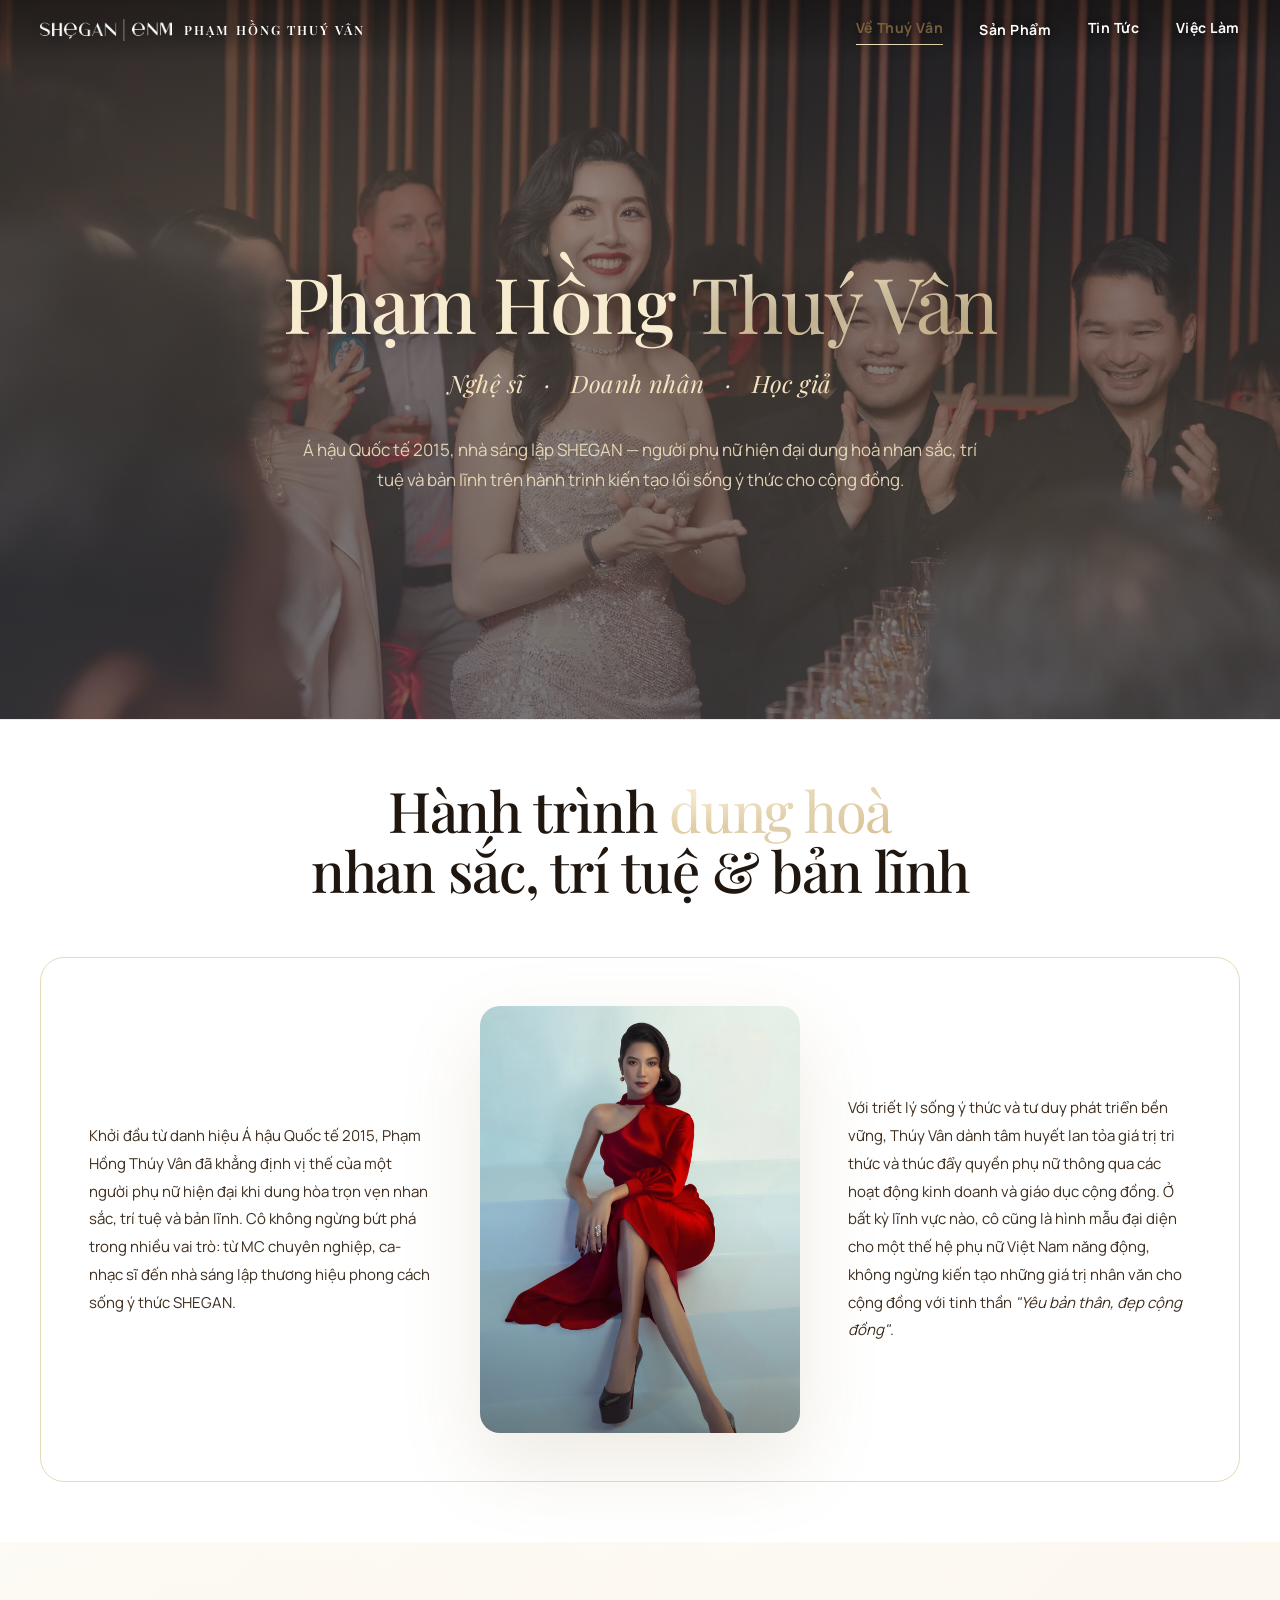
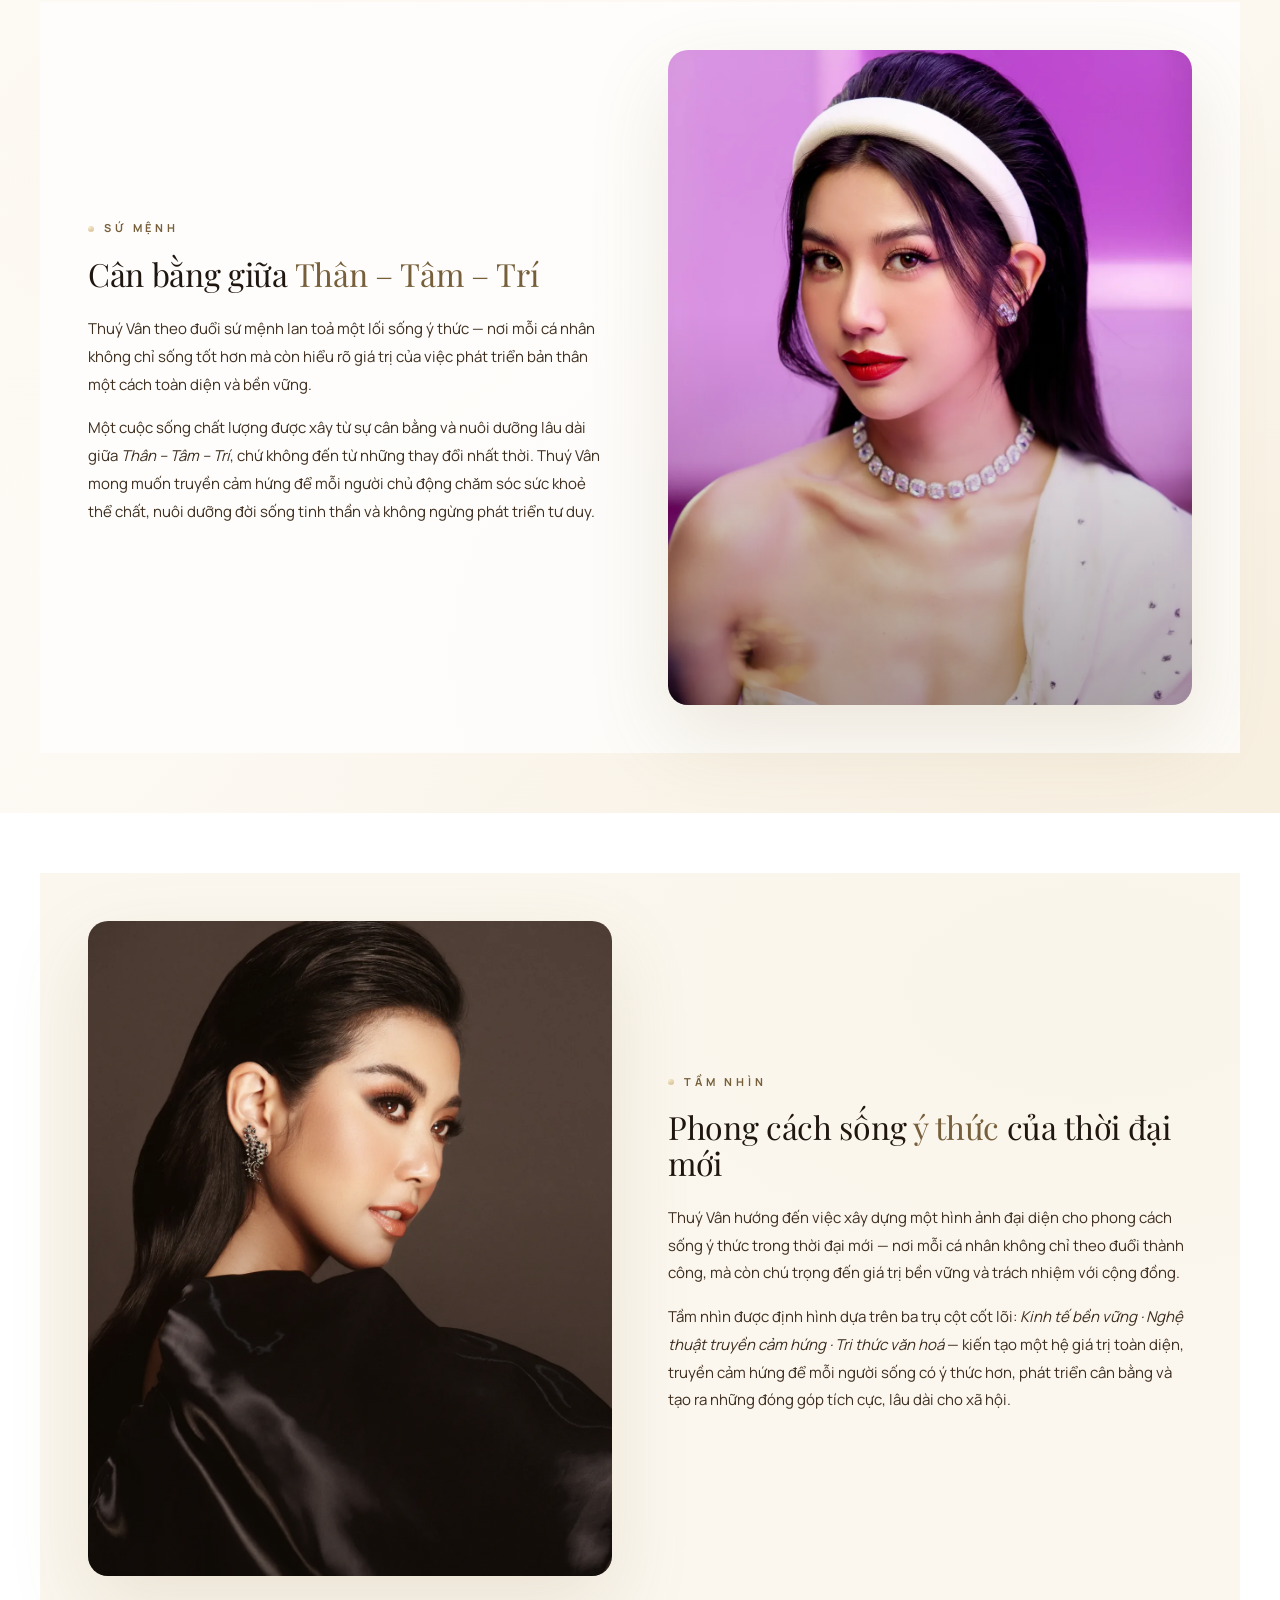
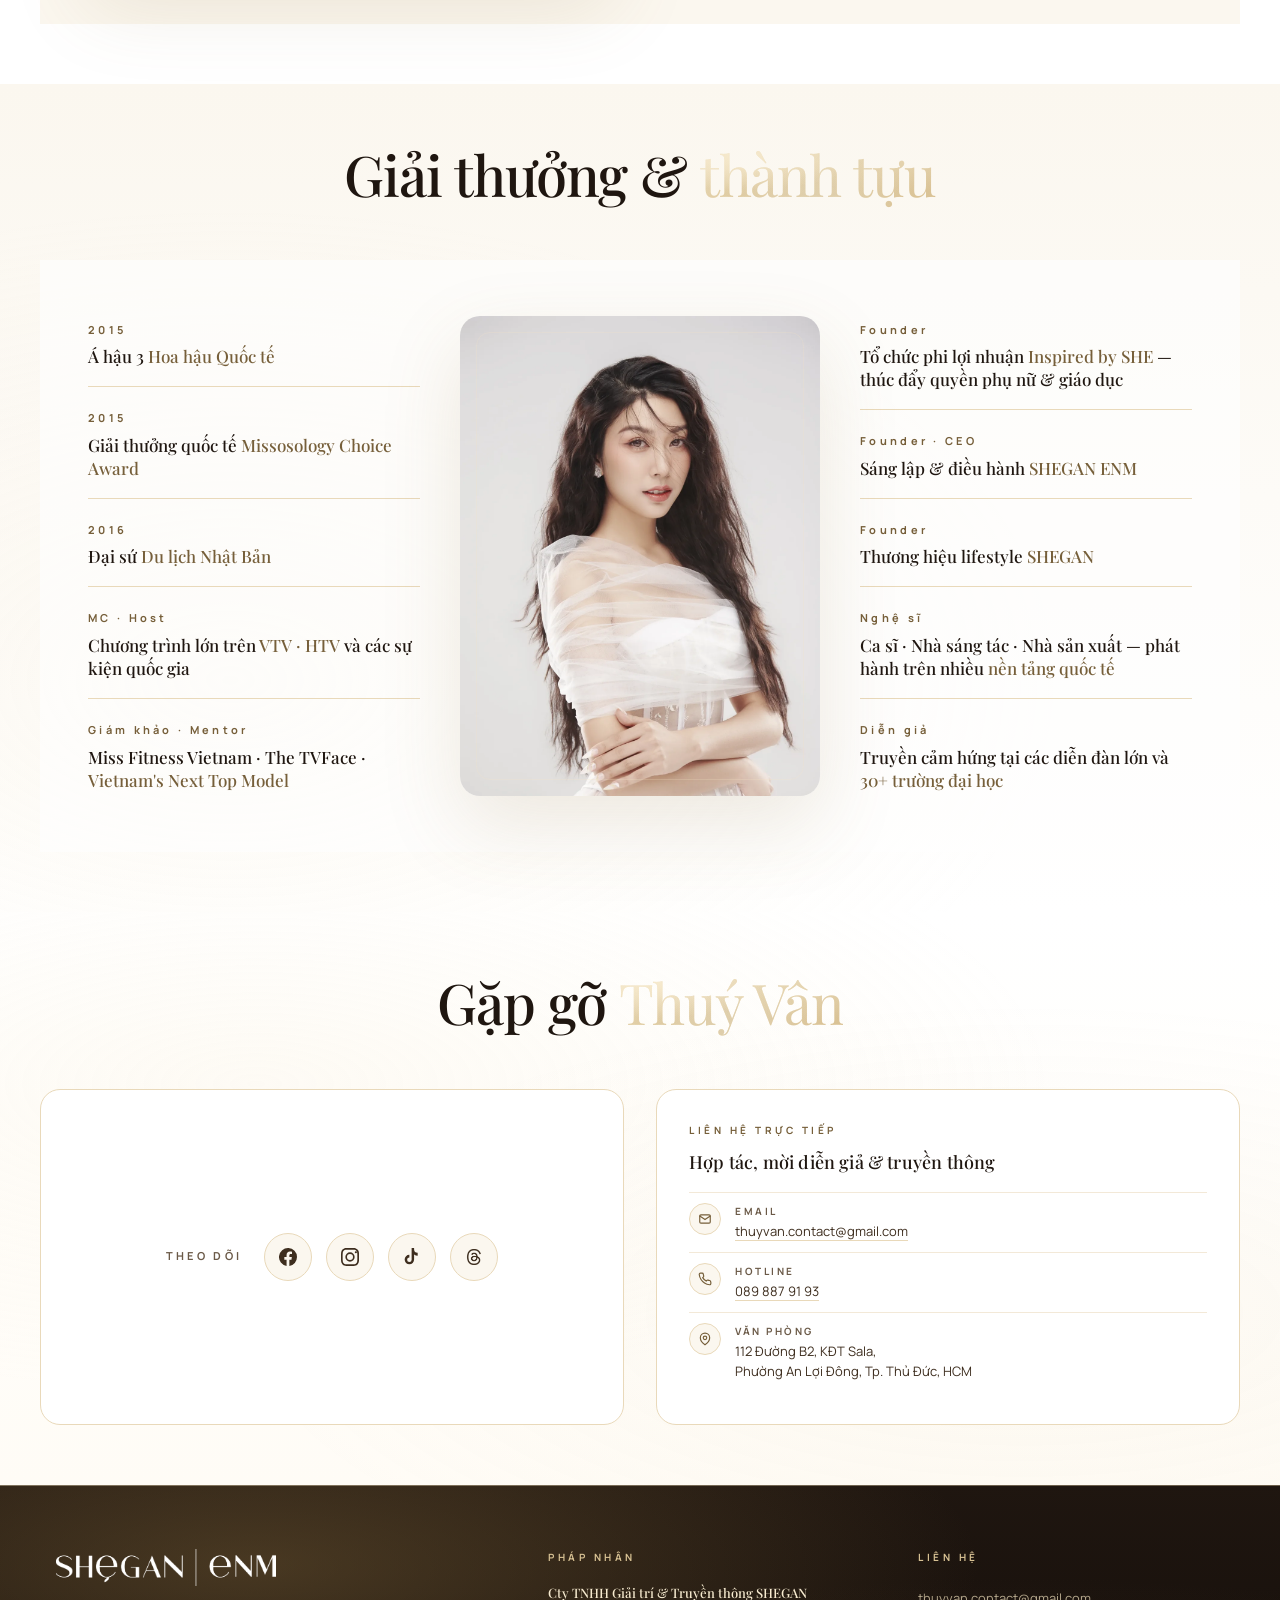
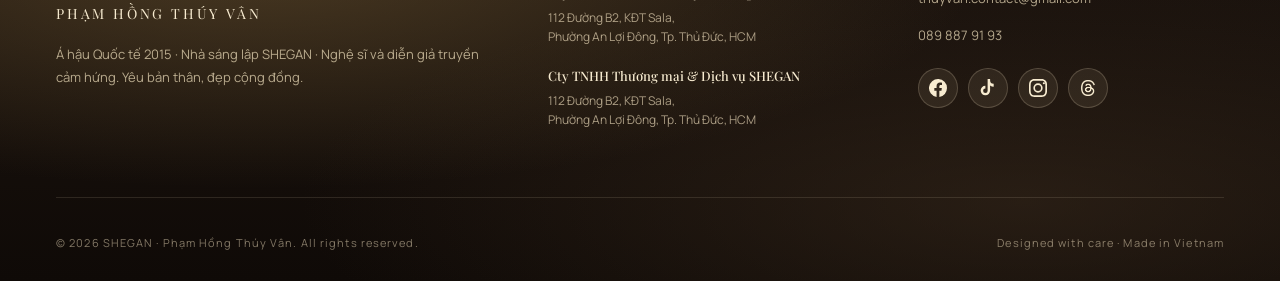
==== about.html @ 759d3b53 "Initial optimized static website" ====
<!DOCTYPE html>
<html lang="vi">
<head>
<meta charset="UTF-8">
<meta name="viewport" content="width=device-width, initial-scale=1.0">
<title>Về Thuý Vân — Phạm Hồng Thúy Vân</title>
<meta name="description" content="Về Thuý Vân — Á hậu Quốc tế 2015, nhà sáng lập SHEGAN, nghệ sĩ và diễn giả truyền cảm hứng. Sứ mệnh, tầm nhìn và giải thưởng.">
<link rel="preconnect" href="https://fonts.googleapis.com">
<link rel="preconnect" href="https://fonts.gstatic.com" crossorigin>
<link href="https://fonts.googleapis.com/css2?family=Playfair+Display:ital,wght@0,400;0,500;0,600;0,700;0,800;0,900;1,400;1,500;1,700&family=Manrope:wght@200;300;400;500;600;700;800&display=swap" rel="stylesheet">
<link rel="stylesheet" href="style.css">
<style>
  /* ============ HEADER — TRANSPARENT OVERLAY ON HERO ============ */
  body { padding-top: 0; }
  .site-header {
    position: relative;
    width: 100%;
    background: transparent;
    z-index: 1000;
  }
  .brand-name {
    font-family: var(--font-heading);
    font-size: clamp(12px, 1vw, 14px);
    font-weight: 600;
    letter-spacing: 0.16em;
    text-transform: uppercase;
    color: var(--porcelain);
    white-space: nowrap;
    transition: color 0.3s ease;
    text-shadow: 0 1px 10px rgba(15, 10, 7, 0.5);
  }
  .brand-logo {
    height: 22px; width: auto; display: block;
    filter: brightness(0) invert(1) drop-shadow(0 1px 6px rgba(15, 10, 7, 0.5));
    transition: filter 0.3s ease;
  }

  .header-nav {
    position: fixed; top: 0; left: 0; right: 0; z-index: 1000;
    background: linear-gradient(180deg, rgba(15, 10, 7, 0.38) 0%, rgba(15, 10, 7, 0.15) 65%, transparent 100%);
    backdrop-filter: none;
    -webkit-backdrop-filter: none;
    border-bottom: none;
    transition: background 0.35s ease, border-color 0.35s ease, box-shadow 0.35s ease;
    display: flex; align-items: center; justify-content: space-between;
    padding: 14px 40px;
    gap: 24px;
  }
  .header-nav.scrolled {
    background: rgba(253, 249, 242, 0.92);
    backdrop-filter: blur(20px) saturate(1.2);
    -webkit-backdrop-filter: blur(20px) saturate(1.2);
    border-bottom: 1px solid rgba(236, 217, 184, 0.5);
    box-shadow: 0 4px 20px rgba(139, 111, 63, 0.1);
  }
  .header-nav.scrolled .brand-name {
    color: var(--warm-brown);
    text-shadow: none;
  }
  .header-nav.scrolled .brand-logo {
    filter: none;
  }
  .header-nav.scrolled .header-menu a {
    color: var(--text-soft);
    text-shadow: none;
  }
  .header-nav.scrolled .header-icon-btn {
    color: var(--warm-brown);
    filter: none;
  }
  .header-nav.scrolled .header-icon-btn:hover {
    background: var(--mesh-gold-subtle);
    border-color: var(--border); color: var(--antique-gold);
  }
  .header-brand {
    display: flex; align-items: center; gap: 12px;
    text-decoration: none;
  }
  .header-right {
    display: flex; align-items: center; gap: 32px;
  }
  .header-menu {
    display: flex; gap: 36px; list-style: none;
    margin: 0; padding: 0;
  }
  .header-menu a {
    font-family: var(--font-body);
    font-size: 14px; font-weight: 700;
    color: var(--porcelain); text-decoration: none;
    letter-spacing: 0.04em;
    padding: 4px 0; position: relative;
    transition: color 0.3s ease;
    text-shadow: 0 1px 10px rgba(15, 10, 7, 0.5);
  }
  .header-menu a::after {
    content: ''; position: absolute;
    bottom: -4px; left: 0; right: 0;
    height: 1px; background: var(--mesh-gold);
    transform: scaleX(0); transform-origin: right;
    transition: transform 0.4s cubic-bezier(.4,0,.2,1);
  }
  .header-menu a:hover::after { transform: scaleX(1); transform-origin: left; }
  .header-menu a.active { color: var(--antique-gold); }
  .header-menu a.active::after { transform: scaleX(1); }
  .header-utils {
    display: flex; align-items: center; gap: 8px;
  }
  .header-icon-btn {
    width: 32px; height: 32px;
    display: inline-flex; align-items: center; justify-content: center;
    background: transparent; border: 1px solid transparent;
    border-radius: 50%; color: var(--porcelain);
    cursor: pointer; text-decoration: none;
    transition: all 0.3s ease;
    filter: drop-shadow(0 1px 6px rgba(15, 10, 7, 0.5));
  }
  .header-icon-btn:hover {
    background: rgba(253, 249, 242, 0.15);
    border-color: rgba(253, 249, 242, 0.3); color: var(--porcelain);
  }
  .header-icon-btn svg { width: 16px; height: 16px; }

  main { padding-top: 0; }

  /* ============ ABOUT PAGE LAYOUT ============ */
  .about-hero {
    position: relative;
    padding: 120px 40px 60px;
    text-align: center;
    background:
      linear-gradient(180deg, rgba(50,50,55,0.55) 0%, rgba(65,65,70,0.72) 100%),
      url('assets/beauty/macallan.webp') center 30% / cover no-repeat;
    border-bottom: 1px solid var(--border-soft);
    color: var(--pearl);
    overflow: hidden;
  }
  .about-hero::after {
    content: '';
    position: absolute; inset: 0;
    background:
      radial-gradient(at 20% 30%, rgba(201,168,118,0.18), transparent 55%),
      radial-gradient(at 80% 70%, rgba(139,111,63,0.18), transparent 55%);
    pointer-events: none;
  }
  .about-hero > * { position: relative; z-index: 1; }
  .about-hero .section-num { display: inline-block; }
  .about-hero h1 {
    font-family: var(--font-heading);
    font-size: clamp(48px, 6vw, 84px);
    line-height: 1.05;
    letter-spacing: -0.02em;
    color: var(--pearl);
    font-weight: 500;
    margin: 18px 0 20px;
    text-shadow: 0 2px 24px rgba(15,10,7,0.5);
  }
  .about-hero h1 em {
    font-style: normal; font-weight: 400;
    background: var(--mesh-gold);
    -webkit-background-clip: text; background-clip: text;
    color: transparent;
  }
  .about-hero-sub {
    font-family: var(--font-body);
    font-size: 17px; line-height: 1.75;
    color: rgba(244,228,193,0.88);
    max-width: 680px;
    margin: 0 auto;
  }

  .about-section {
    padding: 60px 40px;
    max-width: none;
    margin: 0;
    background: var(--white);
  }
  .about-section > * {
    max-width: 1320px;
    margin-left: auto;
    margin-right: auto;
  }
  .about-section-head {
    text-align: center;
    margin-bottom: 56px;
  }
  .about-section-head .section-num { display: inline-block; margin-bottom: 12px; }
  .about-section-head h2 {
    font-family: var(--font-heading);
    font-size: clamp(36px, 4.5vw, 56px);
    line-height: 1.08;
    letter-spacing: -0.02em;
    color: var(--text);
    font-weight: 500;
  }
  .about-section-head h2 em {
    font-style: normal; font-weight: 400;
    background: var(--mesh-gold);
    -webkit-background-clip: text; background-clip: text;
    color: transparent;
  }

  .footer-wrap {
    width: 100%;
    padding: 0;
  }
  .footer-wrap .site-footer {
    border-radius: 0;
  }
  .footer-top.footer-top-3col {
    grid-template-columns: 1.4fr 1fr 1fr;
    gap: 64px;
  }
  @media (max-width: 900px) {
    .footer-top.footer-top-3col {
      grid-template-columns: 1fr;
      gap: 32px;
    }
  }

  /* Bỏ tất cả eyebrow "VỀ THUÝ VÂN / CÂU CHUYỆN / GHI NHẬN / KẾT NỐI" */
  .about-hero-eyebrow { display: none !important; }

  /* About section rhythm — alternate white and soft ivory bands */
  #intro {
    background: var(--white);
  }
  #mission {
    background:
      radial-gradient(at 12% 20%, rgba(247, 235, 208, 0.24), transparent 54%),
      radial-gradient(at 86% 82%, rgba(215, 193, 147, 0.11), transparent 58%),
      linear-gradient(135deg, rgba(255, 255, 255, 0.88), rgba(250, 243, 231, 0.94)),
      var(--cream);
  }
  #vision {
    background: var(--white);
  }
  #awards {
    background:
      radial-gradient(at 18% 72%, rgba(247, 235, 208, 0.2), transparent 56%),
      linear-gradient(180deg, #FBF7EF 0%, #FFFFFF 100%);
  }

  /* Section Giải Thưởng — airy panel inside the ivory band */
  #awards .awards-wrap {
    border: none;
    border-radius: 0;
    background: rgba(255, 255, 255, 0.62);
  }

  /* Awards — restructure on mobile */
  @media (max-width: 900px) {
    #awards .awards-wrap {
      grid-template-columns: 1fr !important;
      padding: 28px 20px !important;
      gap: 24px;
    }
    #awards .awards-portrait { display: none; }
    #awards .award-col { gap: 14px; }
    #awards .award-item { padding-bottom: 12px; }
    #awards .award-year { font-size: 10px; letter-spacing: 0.22em; margin-bottom: 4px; }
    #awards .award-title { font-size: 15px; line-height: 1.4; }
  }

  /* Section Sứ Mệnh & Tầm Nhìn — panels sit differently on alternating bands */
  #mission .ti-split,
  #vision .ti-split {
    border: none;
    border-radius: 0;
  }
  #mission .ti-split {
    background: rgba(255, 255, 255, 0.74);
  }
  #vision .ti-split {
    background:
      radial-gradient(at 88% 16%, rgba(247, 235, 208, 0.16), transparent 48%),
      #FBF7EF;
  }
  #mission .ti-content h3,
  #vision .ti-content h3 {
    font-size: 32px;
  }

  /* ===== ABOUT HERO — enhanced ===== */
  .about-hero { padding: 160px 40px 140px; min-height: 80vh; display: flex; flex-direction: column; justify-content: center; }
  .about-hero-eyebrow {
    font-family: var(--font-body);
    font-size: 11px; font-weight: 700;
    letter-spacing: 0.45em; text-transform: uppercase;
    color: var(--champagne);
    display: inline-flex; align-items: center; gap: 14px;
    margin: 0 auto 20px;
  }
  .about-hero .about-hero-eyebrow { align-self: center; }
  .about-hero-eyebrow::before,
  .about-hero-eyebrow::after {
    content: ''; width: 40px; height: 1px;
    background: linear-gradient(90deg, transparent, var(--champagne));
  }
  .about-hero-eyebrow::after {
    background: linear-gradient(90deg, var(--champagne), transparent);
  }
  .about-hero-roles {
    font-family: var(--font-heading);
    font-style: italic;
    font-size: clamp(18px, 2vw, 24px);
    color: #F5E4C1;
    margin: 0 0 32px;
    letter-spacing: 0.02em;
  }
  .about-hero-roles span {
    display: inline-block;
    margin: 0 14px;
    color: #F5E4C1;
  }
  .about-hero-quote {
    margin-top: 48px;
    padding: 32px 40px;
    max-width: 720px;
    margin-left: auto; margin-right: auto;
    border-top: 1px solid rgba(244,228,193,0.25);
    border-bottom: 1px solid rgba(244,228,193,0.25);
    font-family: var(--font-heading);
    font-style: italic;
    font-size: clamp(22px, 2.4vw, 30px);
    line-height: 1.4;
    color: var(--pearl);
  }
  .about-hero-quote em {
    background: var(--mesh-gold);
    -webkit-background-clip: text; background-clip: text;
    color: transparent;
    font-weight: 500;
  }

  /* Eyebrow on light sections (non-hero) stays with antique-gold */
  .about-section-head .about-hero-eyebrow {
    color: var(--antique-gold);
  }

  /* ===== PHILOSOPHY — Mission + Vision 2-col ===== */
  .philosophy-grid {
    display: grid;
    grid-template-columns: 1fr 1fr;
    gap: 32px;
  }
  .philosophy-card {
    padding: 48px 40px;
    background: #FDF8F0;
    border-radius: 0;
    position: relative;
  }
  .philosophy-card .ti-eyebrow { margin-bottom: 20px; }
  .philosophy-card h3 {
    font-family: var(--font-heading);
    font-size: clamp(26px, 2.6vw, 34px);
    line-height: 1.15;
    font-weight: 500;
    color: var(--text);
    margin-bottom: 20px;
    letter-spacing: -0.01em;
  }
  .philosophy-card h3 em {
    font-style: italic;
    background: var(--mesh-gold);
    -webkit-background-clip: text; background-clip: text;
    color: transparent;
  }
  .philosophy-card p {
    font-family: var(--font-body);
    font-size: 15px;
    line-height: 1.85;
    color: var(--text-soft);
  }
  .philosophy-pillars {
    margin-top: 56px;
    display: grid;
    grid-template-columns: repeat(3, 1fr);
    gap: 24px;
    padding: 40px 32px;
    border-top: 1px solid var(--border);
    border-bottom: 1px solid var(--border);
  }
  .philosophy-pillar {
    text-align: center;
  }
  .philosophy-pillar .pillar-num {
    font-family: var(--font-heading);
    font-style: italic;
    font-size: 32px;
    background: var(--mesh-gold);
    -webkit-background-clip: text; background-clip: text;
    color: transparent;
    margin-bottom: 10px;
    display: block;
  }
  .philosophy-pillar .pillar-title {
    font-family: var(--font-heading);
    font-size: 20px;
    font-weight: 500;
    color: var(--warm-brown);
    margin-bottom: 6px;
  }
  .philosophy-pillar .pillar-desc {
    font-family: var(--font-body);
    font-size: 13px;
    line-height: 1.6;
    color: var(--text-muted);
  }

  /* ===== CONNECT section ===== */
  #connect {
    background:
      radial-gradient(at 20% 30%, rgba(247,235,208,0.18), transparent 55%),
      radial-gradient(at 80% 70%, rgba(215,194,154,0.08), transparent 55%),
      linear-gradient(180deg, #FFFFFF 0%, #FFFCF6 100%);
  }
  #connect .about-section {
    padding-top: 60px; padding-bottom: 60px;
    background: transparent;
  }
  #connect .social-cluster {
    justify-content: center;
  }
  .connect-grid {
    display: grid;
    grid-template-columns: 1fr 1fr;
    gap: 32px;
  }

  @media (max-width: 900px) {
    .about-hero {
      padding: 86px 20px 56px;
      min-height: 80vh;
      min-height: 80svh;
    }
    .philosophy-grid { grid-template-columns: 1fr; gap: 16px; }
    .philosophy-pillars { grid-template-columns: 1fr; gap: 28px; padding: 32px 20px; }
    .philosophy-card { padding: 32px 24px; }
    .connect-grid { grid-template-columns: 1fr; }
  }

  @media (max-width: 900px) {
    .brand-name { font-size: 12px; letter-spacing: 0.12em; }
    .brand-logo { height: 20px; }
    .header-nav {
      padding: 10px 20px; gap: 12px;
      flex-wrap: wrap;
    }
    .header-right { gap: 16px; }
    .header-menu { gap: 16px; flex-wrap: wrap; }
    .header-menu a { font-size: 13px; font-weight: 700; }
    .about-hero {
      padding: 86px 20px 56px;
      min-height: 80vh;
      min-height: 80svh;
    }
    .about-section { padding: 36px 20px; }
    #connect .about-section { padding-top: 36px; padding-bottom: 36px; }

    /* Social cluster — fit all 4 icons on 1 row */
    #connect .social-cluster { padding: 18px; gap: 10px; flex-wrap: nowrap; justify-content: space-between; }
    #connect .social-cluster .social-btn { width: 40px; height: 40px; flex-shrink: 0; }
    #connect .social-cluster-label { margin-right: 0; font-size: 10px; letter-spacing: 0.22em; }
  }
</style>
</head>
<body>

<!-- ============ HEADER — single row: logo+name left, menu+utils right ============ -->
<header class="site-header">
  <nav class="header-nav" id="siteHeader">
    <a href="index.html" class="header-brand">
      <img src="assets/logo-enm.webp" alt="SHEGAN ENM" class="brand-logo">
      <span class="brand-name">Phạm Hồng Thuý Vân</span>
    </a>
    <div class="header-right">
      <ul class="header-menu">
        <li><a href="about.html" class="active">Về Thuý Vân</a></li>
        <li class="has-dropdown">
          <a href="music.html">Sản Phẩm
            <svg class="dropdown-caret" viewBox="0 0 12 8" fill="currentColor" aria-hidden="true"><path d="M6 8 0 0h12z"/></svg>
          </a>
          <ul class="header-dropdown">
            <li><a href="music.html">Âm Nhạc</a></li>
            <li><a href="shegan.html">SHeGAN</a></li>
            <li><a href="elearning.html">E-Learning</a></li>
          </ul>
        </li>
        <li><a href="news.html">Tin Tức</a></li>
        <li><a href="careers.html">Việc Làm</a></li>
      </ul>
    </div>
      <button class="header-hamburger" type="button" aria-label="Mở menu">
        <svg class="icon-open" viewBox="0 0 24 24" fill="none" stroke="currentColor" stroke-width="2.5" stroke-linecap="round"><path d="M4 7h16M4 12h16M4 17h16"/></svg>
        <svg class="icon-close" viewBox="0 0 24 24" fill="none" stroke="currentColor" stroke-width="2.5" stroke-linecap="round"><path d="M6 6l12 12M6 18L18 6"/></svg>
      </button>
  </nav>
</header>

<main>

  <!-- ============ 1. HERO ============ -->
  <section class="about-hero" id="hero">
    <div class="about-hero-eyebrow">Về Thuý Vân</div>
    <h1>Phạm Hồng <em>Thuý Vân</em></h1>
    <p class="about-hero-roles">Nghệ sĩ <span>·</span> Doanh nhân <span>·</span> Học giả</p>
    <p class="about-hero-sub">
      Á hậu Quốc tế 2015, nhà sáng lập SHEGAN — người phụ nữ hiện đại dung hoà nhan sắc, trí tuệ và bản lĩnh trên hành trình kiến tạo lối sống ý thức cho cộng đồng.
    </p>
  </section>

  <!-- ============ 2. CÂU CHUYỆN (Bio Split 3-col) ============ -->
  <section class="about-section" id="intro">
    <div class="about-section-head">
      <div class="about-hero-eyebrow">Câu Chuyện</div>
      <h2>Hành trình <em>dung hoà</em><br>nhan sắc, trí tuệ &amp; bản lĩnh</h2>
    </div>
    <div class="bio-split">
      <div class="bio-side">
        <p>
          Khởi đầu từ danh hiệu Á hậu Quốc tế 2015, Phạm Hồng Thúy Vân đã khẳng định vị thế của một người phụ nữ hiện đại khi dung hòa trọn vẹn nhan sắc, trí tuệ và bản lĩnh. Cô không ngừng bứt phá trong nhiều vai trò: từ MC chuyên nghiệp, ca-nhạc sĩ đến nhà sáng lập thương hiệu phong cách sống ý thức SHEGAN.
        </p>
      </div>
      <div class="bio-portrait has-photo" style="background: url('assets/beauty/tangtang-01.webp') center top / cover;">
        <span>Phạm Hồng<br>Thúy Vân</span>
      </div>
      <div class="bio-side">
        <p>
          Với triết lý sống ý thức và tư duy phát triển bền vững, Thúy Vân dành tâm huyết lan tỏa giá trị tri thức và thúc đẩy quyền phụ nữ thông qua các hoạt động kinh doanh và giáo dục cộng đồng. Ở bất kỳ lĩnh vực nào, cô cũng là hình mẫu đại diện cho một thế hệ phụ nữ Việt Nam năng động, không ngừng kiến tạo những giá trị nhân văn cho cộng đồng với tinh thần <em>"Yêu bản thân, đẹp cộng đồng"</em>.
        </p>
      </div>
    </div>
  </section>

  <!-- ============ 3. SỨ MỆNH ============ -->
  <section class="about-section" id="mission">
    <div class="ti-split">
      <div class="ti-content">
        <div class="ti-eyebrow"><span class="ti-dot"></span> Sứ Mệnh</div>
        <h3>Cân bằng giữa <em>Thân&nbsp;–&nbsp;Tâm&nbsp;–&nbsp;Trí</em></h3>
        <p>
          Thuý Vân theo đuổi sứ mệnh lan toả một lối sống ý thức — nơi mỗi cá nhân không chỉ sống tốt hơn mà còn hiểu rõ giá trị của việc phát triển bản thân một cách toàn diện và bền vững.
        </p>
        <p>
          Một cuộc sống chất lượng được xây từ sự cân bằng và nuôi dưỡng lâu dài giữa <em>Thân – Tâm – Trí</em>, chứ không đến từ những thay đổi nhất thời. Thuý Vân mong muốn truyền cảm hứng để mỗi người chủ động chăm sóc sức khoẻ thể chất, nuôi dưỡng đời sống tinh thần và không ngừng phát triển tư duy.
        </p>
      </div>
      <div class="ti-image has-photo" style="background: url('assets/beauty/canon-eos.webp') center top / cover;">
        <div class="ti-image-caption">"Sống có ý thức, cân bằng và bền vững"</div>
      </div>
    </div>
  </section>

  <!-- ============ 4. TẦM NHÌN ============ -->
  <section class="about-section" id="vision">
    <div class="ti-split reverse">
      <div class="ti-content">
        <div class="ti-eyebrow"><span class="ti-dot"></span> Tầm Nhìn</div>
        <h3>Phong cách sống <em>ý thức</em> của thời đại mới</h3>
        <p>
          Thuý Vân hướng đến việc xây dựng một hình ảnh đại diện cho phong cách sống ý thức trong thời đại mới — nơi mỗi cá nhân không chỉ theo đuổi thành công, mà còn chú trọng đến giá trị bền vững và trách nhiệm với cộng đồng.
        </p>
        <p>
          Tầm nhìn được định hình dựa trên ba trụ cột cốt lõi: <em>Kinh tế bền vững · Nghệ thuật truyền cảm hứng · Tri thức văn hoá</em> — kiến tạo một hệ giá trị toàn diện, truyền cảm hứng để mỗi người sống có ý thức hơn, phát triển cân bằng và tạo ra những đóng góp tích cực, lâu dài cho xã hội.
        </p>
      </div>
      <div class="ti-image v2 has-photo" style="background: url('assets/beauty/dsj-5691.webp') center top / cover;">
        <div class="ti-image-caption">"Kinh tế – Nghệ thuật – Tri thức"</div>
      </div>
    </div>
  </section>

  <!-- ============ 5. GIẢI THƯỞNG & THÀNH TỰU ============ -->
  <section class="about-section" id="awards">
    <div class="about-section-head">
      <div class="about-hero-eyebrow">Ghi Nhận</div>
      <h2>Giải thưởng &amp; <em>thành tựu</em></h2>
    </div>

    <div class="awards-wrap">
      <div class="award-col">
        <div class="award-item">
          <div class="award-year">2015</div>
          <div class="award-title">Á hậu 3 <em>Hoa hậu Quốc tế</em></div>
        </div>
        <div class="award-item">
          <div class="award-year">2015</div>
          <div class="award-title">Giải thưởng quốc tế <em>Missosology Choice Award</em></div>
        </div>
        <div class="award-item">
          <div class="award-year">2016</div>
          <div class="award-title">Đại sứ <em>Du lịch Nhật Bản</em></div>
        </div>
        <div class="award-item">
          <div class="award-year">MC · Host</div>
          <div class="award-title">Chương trình lớn trên <em>VTV · HTV</em> và các sự kiện quốc gia</div>
        </div>
        <div class="award-item">
          <div class="award-year">Giám khảo · Mentor</div>
          <div class="award-title">Miss Fitness Vietnam · The TVFace · <em>Vietnam's Next Top Model</em></div>
        </div>
      </div>

      <div class="awards-portrait has-photo" style="background: url('assets/beauty/tv961.webp') center top / cover;">
        <span><em>Giải thưởng<br>&amp; thành tựu</em></span>
      </div>

      <div class="award-col">
        <div class="award-item">
          <div class="award-year">Founder</div>
          <div class="award-title">Tổ chức phi lợi nhuận <em>Inspired by SHE</em> — thúc đẩy quyền phụ nữ &amp; giáo dục</div>
        </div>
        <div class="award-item">
          <div class="award-year">Founder · CEO</div>
          <div class="award-title">Sáng lập &amp; điều hành <em>SHEGAN ENM</em></div>
        </div>
        <div class="award-item">
          <div class="award-year">Founder</div>
          <div class="award-title">Thương hiệu lifestyle <em>SHEGAN</em></div>
        </div>
        <div class="award-item">
          <div class="award-year">Nghệ sĩ</div>
          <div class="award-title">Ca sĩ · Nhà sáng tác · Nhà sản xuất — phát hành trên nhiều <em>nền tảng quốc tế</em></div>
        </div>
        <div class="award-item">
          <div class="award-year">Diễn giả</div>
          <div class="award-title">Truyền cảm hứng tại các diễn đàn lớn và <em>30+ trường đại học</em></div>
        </div>
      </div>
    </div>
  </section>

  <!-- ============ 6. KẾT NỐI ============ -->
  <section id="connect">
    <div class="about-section">
      <div class="about-section-head">
        <div class="about-hero-eyebrow">Kết Nối</div>
        <h2>Gặp gỡ <em>Thuý Vân</em></h2>
      </div>

      <div class="connect-grid">
        <div class="social-cluster">
          <span class="social-cluster-label">Theo dõi</span>
          <a href="https://www.facebook.com/phamhongthuyvan" target="_blank" rel="noopener" class="social-btn" aria-label="Facebook">
            <svg viewBox="0 0 24 24" fill="currentColor"><path d="M24 12a12 12 0 1 0-13.9 11.9v-8.4H7.1V12h3v-2.6c0-3 1.8-4.6 4.5-4.6 1.3 0 2.7.2 2.7.2v2.9h-1.5c-1.5 0-2 .9-2 1.9V12h3.3l-.5 3.5h-2.8v8.4A12 12 0 0 0 24 12z"/></svg>
          </a>
          <a href="https://www.instagram.com/phamhongthuyvan/" target="_blank" rel="noopener" class="social-btn" aria-label="Instagram">
            <svg viewBox="0 0 24 24" fill="currentColor"><path d="M12 2.2c3.2 0 3.6 0 4.8.1 1.2.1 1.8.2 2.2.4.6.2 1 .5 1.4.9.4.4.7.9.9 1.4.2.4.4 1.1.4 2.2.1 1.2.1 1.6.1 4.8s0 3.6-.1 4.8c-.1 1.2-.2 1.8-.4 2.2-.2.6-.5 1-.9 1.4-.4.4-.9.7-1.4.9-.4.2-1.1.4-2.2.4-1.2.1-1.6.1-4.8.1s-3.6 0-4.8-.1c-1.2-.1-1.8-.2-2.2-.4-.6-.2-1-.5-1.4-.9-.4-.4-.7-.9-.9-1.4-.2-.4-.4-1.1-.4-2.2-.1-1.2-.1-1.6-.1-4.8s0-3.6.1-4.8c.1-1.2.2-1.8.4-2.2.2-.6.5-1 .9-1.4.4-.4.9-.7 1.4-.9.4-.2 1.1-.4 2.2-.4 1.2-.1 1.6-.1 4.8-.1M12 0C8.7 0 8.3 0 7.1.1 5.8.1 5 .3 4.2.6c-.8.3-1.5.7-2.2 1.4C1.3 2.7.9 3.4.6 4.2.3 5 .1 5.8.1 7.1 0 8.3 0 8.7 0 12s0 3.7.1 4.9c.1 1.3.3 2.1.6 2.9.3.8.7 1.5 1.4 2.2.7.7 1.4 1.1 2.2 1.4.8.3 1.6.5 2.9.6C8.3 24 8.7 24 12 24s3.7 0 4.9-.1c1.3-.1 2.1-.3 2.9-.6.8-.3 1.5-.7 2.2-1.4.7-.7 1.1-1.4 1.4-2.2.3-.8.5-1.6.6-2.9.1-1.3.1-1.7.1-4.9s0-3.7-.1-4.9c-.1-1.3-.3-2.1-.6-2.9-.3-.8-.7-1.5-1.4-2.2C21.3 1.3 20.6.9 19.8.6 19 .3 18.2.1 16.9.1 15.7 0 15.3 0 12 0zm0 5.8a6.2 6.2 0 1 0 0 12.4 6.2 6.2 0 0 0 0-12.4zm0 10.2a4 4 0 1 1 0-8 4 4 0 0 1 0 8zM19.8 4.2a1.4 1.4 0 1 0 0 2.9 1.4 1.4 0 0 0 0-2.9z"/></svg>
          </a>
          <a href="https://www.tiktok.com/@phamhong.thuyvan" target="_blank" rel="noopener" class="social-btn" aria-label="TikTok">
            <svg viewBox="0 0 24 24" fill="currentColor"><path d="M19.6 6.3a4.8 4.8 0 0 1-4.8-4.8V0h-3.3v15.5a3 3 0 1 1-3-3v-3.4a6.3 6.3 0 1 0 6.3 6.3V8.8a8 8 0 0 0 4.8 1.6V7.1c-.2-.2-.4-.5 0-.8z"/></svg>
          </a>
          <a href="https://www.threads.com/@phamhongthuyvan" target="_blank" rel="noopener" class="social-btn" aria-label="Threads">
            <span class="social-img" aria-hidden="true"></span>
          </a>
        </div>

        <div class="contact-block">
          <div class="contact-block-eyebrow">Liên hệ trực tiếp</div>
          <h4>Hợp tác, mời diễn giả &amp; truyền thông</h4>
          <div class="contact-line">
            <span class="contact-icon">
              <svg viewBox="0 0 24 24" fill="none" stroke="currentColor" stroke-width="2" stroke-linecap="round" stroke-linejoin="round"><rect x="3" y="5" width="18" height="14" rx="2"/><path d="m3 7 9 6 9-6"/></svg>
            </span>
            <div>
              <span class="contact-label">Email</span>
              <a href="mailto:thuyvan.contact@gmail.com">thuyvan.contact@gmail.com</a>
            </div>
          </div>
          <div class="contact-line">
            <span class="contact-icon">
              <svg viewBox="0 0 24 24" fill="none" stroke="currentColor" stroke-width="2" stroke-linecap="round" stroke-linejoin="round"><path d="M22 16.9v3a2 2 0 0 1-2.2 2 19.8 19.8 0 0 1-8.6-3.1 19.5 19.5 0 0 1-6-6A19.8 19.8 0 0 1 2.1 4.2 2 2 0 0 1 4.1 2h3a2 2 0 0 1 2 1.7c.1.9.3 1.8.6 2.7a2 2 0 0 1-.5 2.1L8 9.6a16 16 0 0 0 6 6l1.1-1.1a2 2 0 0 1 2.1-.5c.9.3 1.8.5 2.7.6a2 2 0 0 1 1.7 2Z"/></svg>
            </span>
            <div>
              <span class="contact-label">Hotline</span>
              <a href="tel:0898879193">089 887 91 93</a>
            </div>
          </div>
          <div class="contact-line">
            <span class="contact-icon">
              <svg viewBox="0 0 24 24" fill="none" stroke="currentColor" stroke-width="2" stroke-linecap="round" stroke-linejoin="round"><path d="M20 10c0 7-8 12-8 12s-8-5-8-12a8 8 0 0 1 16 0Z"/><circle cx="12" cy="10" r="3"/></svg>
            </span>
            <div>
              <span class="contact-label">Văn phòng</span>
              112 Đường B2, KĐT Sala,<br>Phường An Lợi Đông, Tp. Thủ Đức, HCM
            </div>
          </div>
        </div>
      </div>
    </div>
  </section>

</main>

<!-- ============ FOOTER ============ -->
<div class="footer-wrap">
  <footer class="site-footer">
    <div class="footer-top footer-top-3col">
      <div class="footer-brand-col">
        <img src="assets/logo-enm.webp" alt="SHEGAN ENM" class="brand-img on-dark" style="max-width: 220px; margin-bottom: 16px;">
        <div class="footer-name">Phạm Hồng Thúy Vân</div>
        <p>Á hậu Quốc tế 2015 · Nhà sáng lập SHEGAN · Nghệ sĩ và diễn giả truyền cảm hứng. Yêu bản thân, đẹp cộng đồng.</p>
      </div>

      <div class="footer-col">
        <div class="footer-col-title">Pháp nhân</div>
        <div class="footer-company">
          <div class="footer-company-name">Cty TNHH Giải trí &amp; Truyền thông SHEGAN</div>
          <div class="footer-company-addr">112 Đường B2, KĐT Sala,<br>Phường An Lợi Đông, Tp. Thủ Đức, HCM</div>
        </div>
        <div class="footer-company">
          <div class="footer-company-name">Cty TNHH Thương mại &amp; Dịch vụ SHEGAN</div>
          <div class="footer-company-addr">112 Đường B2, KĐT Sala,<br>Phường An Lợi Đông, Tp. Thủ Đức, HCM</div>
        </div>
      </div>

      <div class="footer-col">
        <div class="footer-col-title">Liên hệ</div>
        <ul>
          <li><a href="mailto:thuyvan.contact@gmail.com">thuyvan.contact@gmail.com</a></li>
          <li><a href="tel:0898879193">089 887 91 93</a></li>
        </ul>
        <div class="footer-socials">
          <a href="https://www.facebook.com/phamhongthuyvan" target="_blank" rel="noopener" class="social-btn" aria-label="Facebook">
            <svg viewBox="0 0 24 24" fill="currentColor"><path d="M24 12a12 12 0 1 0-13.9 11.9v-8.4H7.1V12h3v-2.6c0-3 1.8-4.6 4.5-4.6 1.3 0 2.7.2 2.7.2v2.9h-1.5c-1.5 0-2 .9-2 1.9V12h3.3l-.5 3.5h-2.8v8.4A12 12 0 0 0 24 12z"/></svg>
          </a>
          <a href="https://www.tiktok.com/@phamhong.thuyvan" target="_blank" rel="noopener" class="social-btn" aria-label="TikTok">
            <svg viewBox="0 0 24 24" fill="currentColor"><path d="M19.6 6.3a4.8 4.8 0 0 1-4.8-4.8V0h-3.3v15.5a3 3 0 1 1-3-3v-3.4a6.3 6.3 0 1 0 6.3 6.3V8.8a8 8 0 0 0 4.8 1.6V7.1c-.2-.2-.4-.5 0-.8z"/></svg>
          </a>
          <a href="https://www.instagram.com/phamhongthuyvan/" target="_blank" rel="noopener" class="social-btn" aria-label="Instagram">
            <svg viewBox="0 0 24 24" fill="currentColor"><path d="M12 2.2c3.2 0 3.6 0 4.8.1 1.2.1 1.8.2 2.2.4.6.2 1 .5 1.4.9.4.4.7.9.9 1.4.2.4.4 1.1.4 2.2.1 1.2.1 1.6.1 4.8s0 3.6-.1 4.8c-.1 1.2-.2 1.8-.4 2.2-.2.6-.5 1-.9 1.4-.4.4-.9.7-1.4.9-.4.2-1.1.4-2.2.4-1.2.1-1.6.1-4.8.1s-3.6 0-4.8-.1c-1.2-.1-1.8-.2-2.2-.4-.6-.2-1-.5-1.4-.9-.4-.4-.7-.9-.9-1.4-.2-.4-.4-1.1-.4-2.2-.1-1.2-.1-1.6-.1-4.8s0-3.6.1-4.8c.1-1.2.2-1.8.4-2.2.2-.6.5-1 .9-1.4.4-.4.9-.7 1.4-.9.4-.2 1.1-.4 2.2-.4 1.2-.1 1.6-.1 4.8-.1M12 0C8.7 0 8.3 0 7.1.1 5.8.1 5 .3 4.2.6c-.8.3-1.5.7-2.2 1.4C1.3 2.7.9 3.4.6 4.2.3 5 .1 5.8.1 7.1 0 8.3 0 8.7 0 12s0 3.7.1 4.9c.1 1.3.3 2.1.6 2.9.3.8.7 1.5 1.4 2.2.7.7 1.4 1.1 2.2 1.4.8.3 1.6.5 2.9.6C8.3 24 8.7 24 12 24s3.7 0 4.9-.1c1.3-.1 2.1-.3 2.9-.6.8-.3 1.5-.7 2.2-1.4.7-.7 1.1-1.4 1.4-2.2.3-.8.5-1.6.6-2.9.1-1.3.1-1.7.1-4.9s0-3.7-.1-4.9c-.1-1.3-.3-2.1-.6-2.9-.3-.8-.7-1.5-1.4-2.2C21.3 1.3 20.6.9 19.8.6 19 .3 18.2.1 16.9.1 15.7 0 15.3 0 12 0zm0 5.8a6.2 6.2 0 1 0 0 12.4 6.2 6.2 0 0 0 0-12.4zm0 10.2a4 4 0 1 1 0-8 4 4 0 0 1 0 8zM19.8 4.2a1.4 1.4 0 1 0 0 2.9 1.4 1.4 0 0 0 0-2.9z"/></svg>
          </a>
          <a href="https://www.threads.com/@phamhongthuyvan" target="_blank" rel="noopener" class="social-btn" aria-label="Threads">
            <span class="social-img" aria-hidden="true"></span>
          </a>
        </div>
      </div>
    </div>

    <div class="footer-bottom">
      <div class="footer-copy">© 2026 SHEGAN · Phạm Hồng Thúy Vân. All rights reserved.</div>
      <div class="footer-copy">Designed with care · Made in Vietnam</div>
    </div>
  </footer>
</div>

<script>
  // Sticky header shadow on scroll
  (function() {
    var hdr = document.getElementById('siteHeader');
    if (!hdr) return;
    var scrolled = false;
    window.addEventListener('scroll', function() {
      var shouldBeScrolled = window.scrollY > 20;
      if (shouldBeScrolled !== scrolled) {
        scrolled = shouldBeScrolled;
        hdr.classList.toggle('scrolled', scrolled);
      }
    }, { passive: true });
  })();

  // Mobile hamburger toggle
  (function() {
    var hdr = document.getElementById('siteHeader');
    var btn = hdr ? hdr.querySelector('.header-hamburger') : null;
    if (!hdr || !btn) return;
    btn.addEventListener('click', function() {
      hdr.classList.toggle('menu-open');
    });
    hdr.querySelectorAll('.header-menu a').forEach(function(a) {
      a.addEventListener('click', function() {
        hdr.classList.remove('menu-open');
      });
    });
  })();

</script>

</body>
</html>
---- style.css ----
:root {
    /* Champagne-dominant palette */
    --pearl: #F7EBD0;
    --champagne-light: #EADDBE;
    --champagne: #D7C193;
    --royal-gold: #A98957;
    --antique-gold: #765F3A;
    --soft-gold-hint: #DED0B1;
    --beige-soft: #F7EEDC;
    --beige-light: #FCF7EC;
    --beige-wash: #FFFDF8;

    /* Button gradient — champagne → gold */
    --btn-gradient: linear-gradient(90deg, #F7EBD0 0%, #DEC68F 100%);

    --ivory: #FBF7EF;
    --cream: #FAF3E7;
    --porcelain: #FFFDF8;

    --warm-brown: #3E2E1F;
    --deep-brown: #1F1610;
    --midnight: #0F0A07;

    --text: #1F1610;
    --text-soft: #3E2E1F;
    --text-muted: #6B5A48;
    --white: #FFFFFF;
    --border: #E9D9BA;
    --border-soft: #F3E9D8;

    /* Signature mesh gradient — iridescent champagne */
    --mesh-gold:
      radial-gradient(at 18% 25%, rgba(247, 235, 208, 0.86) 0%, transparent 45%),
      radial-gradient(at 82% 15%, rgba(234, 221, 190, 0.72) 0%, transparent 50%),
      radial-gradient(at 50% 85%, rgba(222, 208, 177, 0.66) 0%, transparent 55%),
      radial-gradient(at 15% 80%, rgba(215, 193, 147, 0.55) 0%, transparent 40%),
      linear-gradient(135deg, #F1E3C4 0%, #D8C092 100%);

    --mesh-gold-subtle:
      radial-gradient(at 15% 20%, rgba(247, 235, 208, 0.32) 0%, transparent 48%),
      radial-gradient(at 85% 80%, rgba(234, 221, 190, 0.25) 0%, transparent 50%),
      radial-gradient(at 50% 50%, rgba(215, 193, 147, 0.1) 0%, transparent 55%),
      linear-gradient(135deg, #FFFFFF 0%, #FAF3E7 100%);

    --shine-sweep: linear-gradient(
      110deg,
      transparent 25%,
      rgba(255, 255, 255, 0.6) 45%,
      rgba(255, 255, 255, 0.9) 50%,
      rgba(255, 255, 255, 0.6) 55%,
      transparent 75%
    );

    --font-heading: 'Playfair Display', serif;
    --font-body: 'Manrope', sans-serif;

    --shadow-sm: 0 2px 8px rgba(139, 111, 63, 0.06);
    --shadow-md: 0 8px 30px rgba(139, 111, 63, 0.1);
    --shadow-lg: 0 30px 80px rgba(139, 111, 63, 0.15);
    --shadow-glow: 0 0 40px rgba(201, 168, 118, 0.35);
  }

  * { margin: 0; padding: 0; box-sizing: border-box; }
  html { scroll-behavior: smooth; }
  body {
    font-family: var(--font-body);
    font-weight: 400;
    font-size: 16px;
    color: var(--text);
    background:
      radial-gradient(ellipse at 8% 5%, rgba(247, 235, 208, 0.25) 0%, transparent 38%),
      radial-gradient(ellipse at 92% 95%, rgba(234, 221, 190, 0.2) 0%, transparent 42%),
      radial-gradient(ellipse at 75% 15%, rgba(215, 193, 147, 0.08) 0%, transparent 35%),
      radial-gradient(ellipse at 25% 85%, rgba(255, 253, 248, 0.62) 0%, transparent 38%),
      var(--porcelain);
    line-height: 1.7;
    -webkit-font-smoothing: antialiased;
    overflow-x: hidden;
  }

  /* Subtle grain texture overlay on whole page */
  body::before {
    content: '';
    position: fixed; inset: 0;
    background-image: url("data:image/svg+xml,%3Csvg viewBox='0 0 250 250' xmlns='http://www.w3.org/2000/svg'%3E%3Cfilter id='n'%3E%3CfeTurbulence type='fractalNoise' baseFrequency='0.9' numOctaves='3'/%3E%3CfeColorMatrix values='0 0 0 0 0.55 0 0 0 0 0.45 0 0 0 0 0.3 0 0 0 0.08 0'/%3E%3C/filter%3E%3Crect width='100%25' height='100%25' filter='url(%23n)'/%3E%3C/svg%3E");
    opacity: 0.5;
    pointer-events: none;
    z-index: 1;
    mix-blend-mode: multiply;
  }
  body > * { position: relative; z-index: 2; }

  h1, h2, h3, h4 { font-family: var(--font-heading); font-weight: 500; letter-spacing: 0.01em; }
  h1 em, h2 em, h3 em, h4 em, h5 em, h6 em { font-style: normal; }

  /* Floating sparkles */
  .sparkle {
    position: absolute; pointer-events: none;
    width: 6px; height: 6px;
    background: radial-gradient(circle, var(--pearl), transparent 70%);
    border-radius: 50%;
    animation: float 8s ease-in-out infinite;
  }
  @keyframes float {
    0%, 100% { transform: translateY(0) scale(1); opacity: 0.4; }
    50% { transform: translateY(-30px) scale(1.4); opacity: 0.9; }
  }

  /* ============ TOP NAV ============ */
  .topnav {
    position: fixed; top: 0; left: 0; right: 0;
    background: rgba(253, 249, 242, 0.75);
    backdrop-filter: blur(20px) saturate(1.2);
    -webkit-backdrop-filter: blur(20px) saturate(1.2);
    border-bottom: 1px solid rgba(236, 217, 184, 0.4);
    z-index: 100;
    padding: 18px 48px;
    display: flex; justify-content: space-between; align-items: center;
  }
  .topnav .brand {
    font-family: var(--font-heading);
    font-size: 22px;
    letter-spacing: 0.35em;
    background: var(--mesh-gold);
    -webkit-background-clip: text;
    background-clip: text;
    color: transparent;
    font-weight: 600;
  }
  .topnav ul { display: flex; gap: 28px; list-style: none; }
  .topnav a {
    color: var(--text); text-decoration: none;
    font-size: 11px; letter-spacing: 0.2em; text-transform: uppercase;
    font-weight: 500; transition: all 0.4s cubic-bezier(0.4, 0, 0.2, 1);
    position: relative;
  }
  .topnav a::after {
    content: ''; position: absolute; bottom: -6px; left: 50%;
    width: 0; height: 1px; background: var(--mesh-gold);
    transition: all 0.4s ease; transform: translateX(-50%);
  }
  .topnav a:hover { color: var(--royal-gold); }
  .topnav a:hover::after { width: 100%; }

  /* ============ HERO ============ */
  .hero {
    min-height: 100vh;
    background:
      radial-gradient(ellipse at 25% 30%, rgba(201, 168, 118, 0.18) 0%, transparent 55%),
      radial-gradient(ellipse at 75% 70%, rgba(215, 194, 154, 0.15) 0%, transparent 55%),
      radial-gradient(ellipse at 50% 100%, rgba(244, 228, 193, 0.1) 0%, transparent 60%),
      linear-gradient(160deg, var(--midnight) 0%, var(--deep-brown) 50%, var(--warm-brown) 100%);
    display: flex; flex-direction: column; justify-content: center; align-items: center;
    text-align: center; color: var(--ivory);
    position: relative;
    padding: 140px 40px 100px;
    overflow: hidden;
  }

  /* Sparkle field */
  .hero::before {
    content: '';
    position: absolute; inset: 0;
    background-image:
      radial-gradient(1.5px 1.5px at 15% 25%, rgba(244, 228, 193, 0.9), transparent),
      radial-gradient(1px 1px at 30% 65%, rgba(229, 207, 165, 0.8), transparent),
      radial-gradient(2px 2px at 55% 20%, rgba(244, 228, 193, 0.9), transparent),
      radial-gradient(1px 1px at 70% 55%, rgba(215, 194, 154, 0.7), transparent),
      radial-gradient(1.5px 1.5px at 85% 35%, rgba(244, 228, 193, 0.8), transparent),
      radial-gradient(1px 1px at 90% 75%, rgba(229, 207, 165, 0.6), transparent),
      radial-gradient(2px 2px at 20% 85%, rgba(244, 228, 193, 0.7), transparent),
      radial-gradient(1px 1px at 45% 90%, rgba(215, 194, 154, 0.6), transparent);
    pointer-events: none;
    animation: sparkleShift 20s ease-in-out infinite;
  }
  @keyframes sparkleShift {
    0%, 100% { opacity: 0.7; transform: scale(1); }
    50% { opacity: 1; transform: scale(1.05); }
  }

  /* Decorative orbs */
  .hero::after {
    content: '';
    position: absolute;
    width: 600px; height: 600px;
    background: radial-gradient(circle, rgba(201, 168, 118, 0.15) 0%, transparent 60%);
    top: -200px; right: -200px;
    filter: blur(60px);
    pointer-events: none;
    animation: orbDrift 15s ease-in-out infinite;
  }
  @keyframes orbDrift {
    0%, 100% { transform: translate(0, 0); }
    50% { transform: translate(-50px, 50px); }
  }

  .hero-eyebrow {
    font-size: 11px; letter-spacing: 0.6em; text-transform: uppercase;
    color: var(--champagne-light); margin-bottom: 40px; font-weight: 400;
    position: relative; z-index: 3;
    display: flex; align-items: center; gap: 24px;
  }
  .hero-eyebrow::before, .hero-eyebrow::after {
    content: ''; display: block; width: 50px; height: 1px;
    background: linear-gradient(90deg, transparent, var(--champagne), transparent);
  }

  .hero h1 {
    font-size: clamp(56px, 9vw, 140px);
    font-weight: 500; line-height: 0.95;
    margin-bottom: 32px;
    color: var(--ivory);
    position: relative; z-index: 3;
    letter-spacing: -0.02em;
  }
  .hero h1 .name-sub {
    display: block;
    font-family: var(--font-heading);
    font-size: 0.32em;
    letter-spacing: 0.35em;
    text-transform: uppercase;
    font-weight: 400;
    color: var(--champagne-light);
    margin-top: 20px;
  }
  .hero h1 .gold-fill {
    background: var(--mesh-gold);
    -webkit-background-clip: text;
    background-clip: text;
    color: transparent;
    font-weight: 700;
    display: block;
  }
  .hero-sub {
    font-family: var(--font-heading);
    font-style: italic;
    font-size: 22px;
    color: var(--champagne-light);
    font-weight: 400;
    position: relative; z-index: 3;
    margin-bottom: 20px;
  }
  .hero-tag {
    font-size: 11px; letter-spacing: 0.35em; text-transform: uppercase;
    color: rgba(244, 228, 193, 0.5); font-weight: 400;
    position: relative; z-index: 3;
  }

  .hero-meta {
    margin-top: 100px;
    display: flex; gap: 80px;
    font-size: 10px; letter-spacing: 0.3em; text-transform: uppercase;
    color: rgba(248, 241, 230, 0.5);
    position: relative; z-index: 3;
  }
  .hero-meta span strong {
    display: block;
    background: var(--mesh-gold);
    -webkit-background-clip: text;
    background-clip: text;
    color: transparent;
    font-family: var(--font-heading);
    font-size: 20px;
    letter-spacing: 0.02em;
    text-transform: none;
    margin-top: 8px;
    font-weight: 500;
    font-style: italic;
  }

  /* Scroll indicator */
  .scroll-hint {
    position: absolute; bottom: 40px; left: 50%;
    transform: translateX(-50%);
    font-size: 10px; letter-spacing: 0.4em; text-transform: uppercase;
    color: rgba(244, 228, 193, 0.5);
    z-index: 3;
    animation: bounceDown 2s ease-in-out infinite;
  }
  .scroll-hint::after {
    content: ''; display: block; width: 1px; height: 30px;
    background: var(--champagne); margin: 12px auto 0;
  }
  @keyframes bounceDown {
    0%, 100% { transform: translateX(-50%) translateY(0); }
    50% { transform: translateX(-50%) translateY(8px); }
  }

  /* ============ SECTION ============ */
  section.content {
    padding: 140px 40px;
    max-width: 1320px; margin: 0 auto;
    position: relative;
  }
  .section-header {
    text-align: center; margin-bottom: 34px;
    position: relative;
  }
  .section-num {
    font-family: var(--font-heading);
    font-style: italic;
    font-size: 14px; letter-spacing: 0.3em;
    background: var(--mesh-gold);
    -webkit-background-clip: text;
    background-clip: text;
    color: transparent;
    margin-bottom: 16px; display: block;
    font-weight: 500;
  }
  .section-title {
    font-size: clamp(42px, 6vw, 72px);
    color: var(--text); margin-bottom: 20px;
    letter-spacing: -0.02em; line-height: 1.05;
  }
  .section-title em {
    font-style: normal; font-weight: 400;
    background: var(--mesh-gold);
    -webkit-background-clip: text;
    background-clip: text;
    color: transparent;
  }
  .section-title .outlined {
    color: transparent;
    -webkit-text-stroke: 1px var(--champagne);
    font-style: italic;
    font-weight: 400;
  }
  .section-desc {
    max-width: 620px; margin: 0 auto;
    color: var(--text-soft); font-size: 16px;
  }
  .divider-ornament {
    display: flex; align-items: center; justify-content: center;
    gap: 12px; margin: 24px auto;
  }
  .divider-ornament::before, .divider-ornament::after {
    content: ''; width: 40px; height: 1px;
    background: linear-gradient(90deg, transparent, var(--champagne), transparent);
  }
  .divider-ornament span {
    width: 6px; height: 6px; border-radius: 50%;
    background: var(--mesh-gold);
  }

  /* ============ 1. COLOR ============ */
  .color-row {
    display: grid; grid-template-columns: repeat(4, 1fr); gap: 20px;
    margin-bottom: 40px;
  }
  .color-swatch {
    border-radius: 20px;
    overflow: hidden; background: var(--white);
    transition: all 0.5s cubic-bezier(0.4, 0, 0.2, 1);
    position: relative;
  }
  .color-swatch:hover {
    transform: translateY(-8px);
    box-shadow: var(--shadow-lg);
  }
  .swatch-block {
    height: 200px; position: relative;
    overflow: hidden;
  }
  .swatch-block::after {
    content: ''; position: absolute; inset: 0;
    background: linear-gradient(180deg, transparent 60%, rgba(0,0,0,0.05));
  }
  .swatch-info { padding: 24px; background: var(--white); }
  .swatch-info h4 { font-size: 18px; margin-bottom: 8px; font-weight: 600; }
  .swatch-info .hex {
    font-family: 'Courier New', monospace; font-size: 13px;
    color: var(--royal-gold); letter-spacing: 0.05em; margin-bottom: 4px;
    font-weight: 600;
  }
  .swatch-info .rgb { font-size: 11px; color: var(--text-muted); letter-spacing: 0.05em; }
  .swatch-info .role {
    display: inline-block; margin-top: 12px; padding: 4px 12px;
    font-size: 9px; letter-spacing: 0.25em; text-transform: uppercase;
    background: var(--porcelain); color: var(--warm-brown);
    border-radius: 100px; font-weight: 600;
  }

  /* Signature mesh gradient showcase */
  .mesh-showcase {
    background: var(--mesh-gold);
    border-radius: 24px;
    padding: 80px 40px;
    text-align: center; color: var(--warm-brown);
    margin-bottom: 40px;
    position: relative; overflow: hidden;
  }
  .mesh-showcase::before {
    content: '';
    position: absolute; inset: 0;
    background-image: url("data:image/svg+xml,%3Csvg viewBox='0 0 100 100' xmlns='http://www.w3.org/2000/svg'%3E%3Cfilter id='n'%3E%3CfeTurbulence baseFrequency='0.8'/%3E%3CfeColorMatrix values='0 0 0 0 1 0 0 0 0 1 0 0 0 0 1 0 0 0 0.1 0'/%3E%3C/filter%3E%3Crect width='100%25' height='100%25' filter='url(%23n)'/%3E%3C/svg%3E");
    opacity: 0.3; mix-blend-mode: overlay;
  }
  .mesh-showcase h3 {
    font-size: 36px; margin-bottom: 8px;
    font-style: italic; font-weight: 500;
    position: relative;
  }
  .mesh-showcase p {
    font-size: 11px; letter-spacing: 0.4em; text-transform: uppercase;
    color: var(--warm-brown); opacity: 0.7;
    position: relative; font-weight: 600;
  }

  .color-usage {
    background: var(--white);
    padding: 48px;
    border-radius: 24px;
    display: grid; grid-template-columns: repeat(3, 1fr); gap: 40px;
    box-shadow: var(--shadow-sm);
  }
  .usage-item { position: relative; }
  .usage-item h4 { font-size: 18px; margin-bottom: 12px; color: var(--warm-brown); font-weight: 600; }
  .usage-item p { font-size: 14px; color: var(--text-soft); line-height: 1.7; }
  .usage-percent {
    font-family: var(--font-body);
    font-size: 64px;
    background: var(--mesh-gold);
    -webkit-background-clip: text;
    background-clip: text;
    color: transparent;
    line-height: 1; font-weight: 700;
    margin-bottom: 12px;
    letter-spacing: -0.02em;
  }

  /* ============ 2. TYPOGRAPHY ============ */
  .type-showcase {
    background: var(--white); padding: 80px 60px; margin-bottom: 32px;
    border-radius: 24px; position: relative; overflow: hidden;
  }
  .type-showcase.signature {
    background:
      radial-gradient(at 15% 30%, rgba(244, 228, 193, 0.5), transparent 60%),
      radial-gradient(at 85% 70%, rgba(229, 207, 165, 0.4), transparent 60%),
      var(--white);
  }
  .type-label {
    font-size: 10px; letter-spacing: 0.35em; text-transform: uppercase;
    background: var(--mesh-gold);
    -webkit-background-clip: text;
    background-clip: text;
    color: transparent;
    margin-bottom: 24px; font-weight: 600;
  }
  .type-sample-heading {
    font-family: var(--font-heading);
    font-size: clamp(48px, 7vw, 96px);
    line-height: 0.95; color: var(--text);
    margin-bottom: 16px; font-weight: 500;
    letter-spacing: -0.02em;
  }
  .type-sample-heading em {
    background: var(--mesh-gold);
    -webkit-background-clip: text;
    background-clip: text;
    color: transparent;
    font-weight: 400;
  }
  .type-sample-heading .outlined {
    color: transparent;
    -webkit-text-stroke: 1.2px var(--champagne);
    font-style: italic;
    font-weight: 400;
  }
  .type-meta {
    font-size: 11px; color: var(--text-muted);
    letter-spacing: 0.15em;
    padding-top: 24px;
    border-top: 1px solid var(--border-soft);
    margin-top: 32px;
    text-transform: uppercase;
    font-weight: 500;
  }
  .type-sample-body {
    font-family: var(--font-body);
    font-size: 18px; line-height: 1.85; color: var(--text);
    max-width: 720px; font-weight: 300;
  }
  .type-sample-body .accent {
    font-family: var(--font-heading);
    font-style: italic;
    background: var(--mesh-gold);
    -webkit-background-clip: text;
    background-clip: text;
    color: transparent;
    font-weight: 500;
    font-size: 1.15em;
  }

  .type-scale {
    background: var(--white); padding: 48px; border-radius: 24px;
    box-shadow: var(--shadow-sm);
  }
  .type-scale-row {
    display: grid; grid-template-columns: 100px 1fr 200px;
    align-items: baseline; gap: 24px;
    padding: 20px 0; border-bottom: 1px solid var(--border-soft);
    transition: all 0.3s ease;
  }
  .type-scale-row:hover { padding-left: 16px; }
  .type-scale-row:last-child { border-bottom: none; }
  .scale-name {
    font-size: 9px; letter-spacing: 0.3em; text-transform: uppercase;
    color: var(--royal-gold); font-weight: 700;
  }
  .scale-preview { font-family: var(--font-heading); color: var(--text); }
  .scale-specs {
    font-size: 11px; color: var(--text-muted);
    letter-spacing: 0.08em; font-family: 'Courier New', monospace;
  }

  .weight-grid {
    margin-top: 40px;
    display: grid; grid-template-columns: repeat(4, 1fr); gap: 20px;
  }
  .weight-card {
    background: var(--white); padding: 40px 24px; text-align: center;
    border-radius: 20px;
    transition: all 0.4s ease;
    position: relative; overflow: hidden;
  }
  .weight-card:hover {
    transform: translateY(-4px);
    box-shadow: var(--shadow-md);
  }
  .weight-card:hover .weight-sample {
    background: var(--mesh-gold);
    -webkit-background-clip: text;
    background-clip: text;
    color: transparent;
  }
  .weight-sample {
    font-family: var(--font-body); font-size: 40px;
    color: var(--text); margin-bottom: 12px;
    transition: all 0.4s ease;
  }
  .weight-name {
    font-size: 10px; letter-spacing: 0.25em; text-transform: uppercase;
    color: var(--text-muted); font-weight: 600;
  }

  /* ============ 3. BUTTONS ============ */
  .btn-showcase {
    background: var(--white); padding: 80px 60px;
    border-radius: 24px;
    margin-bottom: 24px;
  }
  .btn-showcase.dark {
    background: linear-gradient(160deg, var(--deep-brown) 0%, var(--warm-brown) 100%);
    position: relative; overflow: hidden;
  }
  .btn-showcase.dark::before {
    content: ''; position: absolute; inset: 0;
    background-image:
      radial-gradient(1.5px 1.5px at 20% 30%, rgba(244, 228, 193, 0.6), transparent),
      radial-gradient(1px 1px at 80% 60%, rgba(229, 207, 165, 0.5), transparent),
      radial-gradient(1.5px 1.5px at 60% 20%, rgba(244, 228, 193, 0.5), transparent),
      radial-gradient(1px 1px at 30% 80%, rgba(215, 194, 154, 0.5), transparent);
  }
  .btn-group {
    display: flex; gap: 28px; flex-wrap: wrap; align-items: center;
    position: relative;
  }

  /* === SIGNATURE BUTTON — PRIMARY === */
  .btn-primary {
    display: inline-flex; align-items: center; gap: 12px;
    font-family: var(--font-body); font-weight: 500;
    font-size: 12px; letter-spacing: 0.28em; text-transform: uppercase;
    padding: 20px 40px 20px 44px;
    border: none; cursor: pointer;
    color: var(--warm-brown);
    text-decoration: none;
    border-radius: 100px;
    position: relative;
    background: var(--btn-gradient);
    background-size: 200% 200%;
    background-position: 0% 50%;
    overflow: hidden;
    box-shadow:
      0 10px 30px rgba(201, 168, 118, 0.34),
      0 2px 6px rgba(200, 160, 120, 0.15),
      inset 0 1px 0 rgba(255, 255, 255, 0.5);
    transition: all 0.6s cubic-bezier(0.4, 0, 0.2, 1);
    z-index: 1;
  }
  .btn-primary::before {
    content: '';
    position: absolute; top: 0; left: -100%; width: 100%; height: 100%;
    background: var(--shine-sweep);
    transition: left 0.8s cubic-bezier(0.4, 0, 0.2, 1);
    z-index: 1;
  }
  .btn-primary .arrow-icon {
    display: inline-flex; align-items: center; justify-content: center;
    width: 24px; height: 24px;
    background: rgba(255, 255, 255, 0.4);
    border-radius: 50%;
    transition: all 0.5s cubic-bezier(0.4, 0, 0.2, 1);
    position: relative; z-index: 2;
  }
  .btn-primary .arrow-icon svg {
    width: 12px; height: 12px;
    stroke: var(--warm-brown);
    transition: transform 0.5s cubic-bezier(0.4, 0, 0.2, 1);
  }
  .btn-primary span { position: relative; z-index: 2; }
  .btn-primary:hover {
    background-position: 100% 50%;
    transform: translateY(-2px);
    box-shadow:
      0 20px 50px rgba(201, 168, 118, 0.48),
      0 4px 10px rgba(200, 160, 120, 0.2),
      inset 0 1px 0 rgba(255, 255, 255, 0.6);
    letter-spacing: 0.32em;
  }
  .btn-primary:hover::before { left: 100%; }
  .btn-primary:hover .arrow-icon {
    background: rgba(255, 255, 255, 0.7);
    transform: rotate(-45deg);
  }
  .btn-primary:hover .arrow-icon svg { transform: translateX(2px); }

  /* === OUTLINE BUTTON === */
  .btn-outline {
    display: inline-flex; align-items: center; gap: 10px;
    font-family: var(--font-body); font-weight: 500;
    font-size: 12px; letter-spacing: 0.28em; text-transform: uppercase;
    padding: 20px 40px;
    cursor: pointer; text-decoration: none;
    border-radius: 100px;
    position: relative;
    background: transparent;
    color: var(--warm-brown);
    border: 1.5px solid var(--champagne);
    overflow: hidden;
    transition: all 0.5s cubic-bezier(0.4, 0, 0.2, 1);
    z-index: 1;
  }
  .btn-outline::before {
    content: ''; position: absolute; inset: 0;
    background: var(--mesh-gold);
    transform: scaleX(0); transform-origin: left;
    transition: transform 0.6s cubic-bezier(0.4, 0, 0.2, 1);
    z-index: -1;
    border-radius: 100px;
  }
  .btn-outline:hover {
    color: var(--warm-brown);
    border-color: transparent;
    transform: translateY(-2px);
    box-shadow: 0 15px 40px rgba(201, 168, 118, 0.3);
  }
  .btn-outline:hover::before { transform: scaleX(1); }

  /* === GHOST LINK BUTTON === */
  .btn-ghost {
    display: inline-flex; align-items: center; gap: 14px;
    font-family: var(--font-body); font-weight: 500;
    font-size: 12px; letter-spacing: 0.28em; text-transform: uppercase;
    padding: 20px 0;
    cursor: pointer; text-decoration: none;
    background: transparent; color: var(--warm-brown);
    position: relative;
    transition: all 0.4s ease;
  }
  .btn-ghost .line {
    display: inline-block; width: 40px; height: 1px;
    background: var(--mesh-gold);
    transition: width 0.5s cubic-bezier(0.4, 0, 0.2, 1);
  }
  .btn-ghost:hover .line { width: 80px; }
  .btn-showcase.dark .btn-ghost { color: var(--champagne-light); }

  /* === DARK VARIANT === */
  .btn-primary.on-dark {
    background: var(--btn-gradient);
    color: var(--deep-brown);
  }
  .btn-outline.on-dark {
    color: var(--champagne-light);
    border-color: var(--champagne);
  }
  .btn-outline.on-dark:hover { color: var(--warm-brown); }

  .btn-states-label {
    font-size: 10px; letter-spacing: 0.35em; text-transform: uppercase;
    color: var(--royal-gold); margin-bottom: 32px; font-weight: 600;
    display: flex; align-items: center; gap: 12px;
  }
  .btn-showcase.dark .btn-states-label { color: var(--champagne); }
  .btn-states-label::before, .btn-states-label::after {
    content: ''; flex: 0 0 30px; height: 1px; background: currentColor; opacity: 0.5;
  }
  .btn-states-label { justify-content: flex-start; }
  .btn-states-label::after { flex: 1; }

  /* Button spec card */
  .btn-specs {
    margin-top: 32px;
    display: grid; grid-template-columns: repeat(3, 1fr); gap: 20px;
  }
  .btn-spec-card {
    background: var(--white); padding: 32px;
    border-radius: 20px;
    position: relative; overflow: hidden;
    transition: all 0.4s ease;
  }
  .btn-spec-card:hover {
    transform: translateY(-4px);
    box-shadow: var(--shadow-md);
  }
  .btn-spec-card::before {
    content: ''; position: absolute; top: 0; left: 0; right: 0;
    height: 3px; background: var(--mesh-gold);
  }
  .btn-spec-card h4 {
    font-size: 18px; margin-bottom: 12px;
    color: var(--warm-brown); font-weight: 600;
  }
  .btn-spec-card h4 em {
    font-style: italic; font-weight: 400;
    background: var(--mesh-gold);
    -webkit-background-clip: text;
    background-clip: text;
    color: transparent;
  }
  .btn-spec-card p { font-size: 13px; color: var(--text-soft); line-height: 1.7; }

  /* ============ 4. COMPONENTS ============ */
  /* Sub-section header */
  .comp-sub { margin-bottom: 80px; }
  .comp-sub:last-child { margin-bottom: 0; }
  .comp-sub-head {
    display: flex; align-items: baseline; gap: 20px; flex-wrap: wrap;
    margin-bottom: 32px; padding-bottom: 20px;
    border-bottom: 1px solid var(--border-soft);
  }
  .comp-sub-num {
    font-family: var(--font-heading); font-style: italic;
    font-size: 13px; letter-spacing: 0.3em;
    background: var(--mesh-gold);
    -webkit-background-clip: text; background-clip: text;
    color: transparent; font-weight: 600;
  }
  .comp-sub-title { font-size: 26px; font-weight: 500; color: var(--text); }
  .comp-sub-title em {
    font-style: italic; font-weight: 400;
    background: var(--mesh-gold);
    -webkit-background-clip: text; background-clip: text;
    color: transparent;
  }
  .comp-sub-desc {
    margin-left: auto;
    font-size: 13px; color: var(--text-muted);
    letter-spacing: 0.03em; max-width: 380px;
    text-align: right;
  }

  /* ----- FORM FIELDS ----- */
  .form-field { margin-bottom: 20px; }
  .form-field label {
    display: block; font-size: 10px; letter-spacing: 0.25em;
    text-transform: uppercase; color: var(--text-muted);
    margin-bottom: 10px; font-weight: 600;
  }
  .form-field input, .form-field textarea, .form-field select {
    width: 100%; padding: 16px 20px;
    border: 1.5px solid var(--border-soft);
    background: var(--porcelain);
    font-family: var(--font-body); font-size: 14px;
    color: var(--text); border-radius: 14px;
    transition: all 0.4s ease; outline: none;
    font-weight: 400;
  }
  .form-field input:focus, .form-field textarea:focus, .form-field select:focus {
    border-color: var(--champagne);
    background: var(--white);
    box-shadow: 0 0 0 4px rgba(201, 168, 118, 0.12);
  }
  .form-field input::placeholder, .form-field textarea::placeholder {
    color: var(--text-muted); font-weight: 300;
  }
  .form-check {
    display: flex; align-items: flex-start; gap: 12px;
    margin-top: 8px; margin-bottom: 20px;
    font-size: 12px; color: var(--text-soft);
    cursor: pointer; line-height: 1.6;
  }
  .form-check input {
    width: 18px; height: 18px; accent-color: var(--champagne);
    margin-top: 2px; flex-shrink: 0;
  }

  /* ====== FORM TABS SYSTEM ====== */
  .form-tabs {
    display: inline-flex; gap: 4px;
    margin-bottom: 40px;
    background: var(--porcelain);
    padding: 6px;
    border-radius: 100px;
    max-width: 100%;
    flex-wrap: wrap;
    border: 1px solid var(--border-soft);
  }
  .form-tab {
    padding: 12px 24px;
    border: none; background: transparent;
    font-family: var(--font-body);
    font-size: 11px; letter-spacing: 0.2em; text-transform: uppercase;
    color: var(--text-muted); font-weight: 600;
    cursor: pointer;
    border-radius: 100px;
    transition: all 0.4s ease;
    white-space: nowrap;
  }
  .form-tab:hover { color: var(--warm-brown); }
  .form-tab.active {
    background: var(--btn-gradient);
    color: var(--warm-brown);
    font-weight: 700;
    box-shadow: 0 4px 14px rgba(201, 168, 118, 0.3);
  }
  .form-panel { display: none; animation: formFade 0.4s ease; }
  .form-panel.active { display: block; }
  @keyframes formFade {
    from { opacity: 0; transform: translateY(8px); }
    to { opacity: 1; transform: translateY(0); }
  }
  .variant-label {
    display: flex; align-items: baseline; gap: 14px; flex-wrap: wrap;
    margin-bottom: 20px; margin-top: 32px;
    padding-bottom: 12px;
    border-bottom: 1px dashed var(--border-soft);
  }
  .variant-label:first-child { margin-top: 0; }
  .variant-num {
    font-family: var(--font-heading); font-style: italic;
    font-size: 16px;
    background: var(--mesh-gold);
    -webkit-background-clip: text; background-clip: text; color: transparent;
    font-weight: 600;
  }
  .variant-desc {
    font-size: 12px; color: var(--text-soft);
    letter-spacing: 0.02em; font-weight: 500;
  }

  /* ===== VARIANT A — FLOATING LABELS GLASS (DARK + LIGHT) ===== */
  .form-a-wrap {
    border-radius: 28px;
    padding: 64px 48px;
    position: relative; overflow: hidden;
  }
  .form-a-wrap.dark {
    background:
      radial-gradient(ellipse at 25% 30%, rgba(201,168,118,0.2), transparent 55%),
      radial-gradient(ellipse at 75% 70%, rgba(215,194,154,0.18), transparent 55%),
      linear-gradient(160deg, #0F0A07 0%, #1F1610 50%, #3E2E1F 100%);
  }
  .form-a-wrap.dark::before {
    content: ''; position: absolute; inset: 0;
    background-image:
      radial-gradient(1.5px 1.5px at 15% 25%, rgba(244,228,193,0.7), transparent),
      radial-gradient(1px 1px at 30% 65%, rgba(229,207,165,0.6), transparent),
      radial-gradient(2px 2px at 55% 20%, rgba(244,228,193,0.7), transparent),
      radial-gradient(1px 1px at 70% 55%, rgba(215,194,154,0.5), transparent),
      radial-gradient(1.5px 1.5px at 85% 35%, rgba(244,228,193,0.6), transparent);
    pointer-events: none;
  }
  .form-a-wrap.light {
    background:
      radial-gradient(at 20% 30%, rgba(244, 228, 193, 0.5), transparent 50%),
      radial-gradient(at 80% 70%, rgba(215, 194, 154, 0.4), transparent 50%),
      linear-gradient(135deg, #FDF9F2 0%, #F8F1E6 100%);
  }
  .form-a-card {
    position: relative; z-index: 1;
    max-width: 600px; margin: 0 auto;
    border-radius: 24px;
    padding: 48px 44px;
  }
  .form-a-wrap.dark .form-a-card {
    background: rgba(255, 255, 255, 0.06);
    backdrop-filter: blur(20px) saturate(1.2);
    -webkit-backdrop-filter: blur(20px) saturate(1.2);
    border: 1px solid rgba(244, 228, 193, 0.18);
  }
  .form-a-wrap.light .form-a-card {
    background: var(--white);
    border: 1px solid var(--border-soft);
    box-shadow: 0 20px 60px rgba(139, 111, 63, 0.08);
  }
  .form-a-eyebrow {
    font-size: 10px; letter-spacing: 0.45em; text-transform: uppercase;
    font-weight: 700; margin-bottom: 14px; text-align: center;
  }
  .form-a-wrap.dark .form-a-eyebrow { color: var(--champagne-light); }
  .form-a-wrap.light .form-a-eyebrow { color: var(--royal-gold); }
  .form-a-title {
    font-size: 30px; text-align: center;
    margin-bottom: 10px; line-height: 1.15;
    font-weight: 500;
  }
  .form-a-wrap.dark .form-a-title { color: var(--ivory); }
  .form-a-wrap.light .form-a-title { color: var(--text); }
  .form-a-title em {
    font-style: italic; font-weight: 400;
    background: var(--mesh-gold);
    -webkit-background-clip: text; background-clip: text; color: transparent;
  }
  .form-a-sub {
    text-align: center;
    font-size: 13px; margin-bottom: 36px; line-height: 1.6;
  }
  .form-a-wrap.dark .form-a-sub { color: rgba(244, 228, 193, 0.7); }
  .form-a-wrap.light .form-a-sub { color: var(--text-soft); }

  .float-field { position: relative; margin-bottom: 24px; }
  .float-field input,
  .float-field textarea,
  .float-field select {
    width: 100%;
    background: transparent; border: none;
    padding: 18px 0 10px;
    font-family: var(--font-body);
    font-size: 15px; font-weight: 400;
    outline: none;
    transition: all 0.4s ease;
  }
  .form-a-wrap.dark .float-field input,
  .form-a-wrap.dark .float-field textarea,
  .form-a-wrap.dark .float-field select {
    color: var(--ivory);
    border-bottom: 1px solid rgba(244, 228, 193, 0.25);
  }
  .form-a-wrap.light .float-field input,
  .form-a-wrap.light .float-field textarea,
  .form-a-wrap.light .float-field select {
    color: var(--text);
    border-bottom: 1px solid var(--border-soft);
  }
  .float-field select {
    appearance: none; -webkit-appearance: none;
    background-repeat: no-repeat;
    background-position: right 4px center;
    background-size: 18px;
    padding-right: 32px;
    cursor: pointer;
  }
  .form-a-wrap.dark .float-field select {
    background-image: url("data:image/svg+xml,%3Csvg viewBox='0 0 24 24' xmlns='http://www.w3.org/2000/svg' stroke='%23E5CFA5' fill='none' stroke-width='2' stroke-linecap='round' stroke-linejoin='round'%3E%3Cpolyline points='6 9 12 15 18 9'/%3E%3C/svg%3E");
  }
  .form-a-wrap.light .float-field select {
    background-image: url("data:image/svg+xml,%3Csvg viewBox='0 0 24 24' xmlns='http://www.w3.org/2000/svg' stroke='%23B8935A' fill='none' stroke-width='2' stroke-linecap='round' stroke-linejoin='round'%3E%3Cpolyline points='6 9 12 15 18 9'/%3E%3C/svg%3E");
  }
  .form-a-wrap.dark .float-field select option { background: var(--deep-brown); color: var(--ivory); }
  .float-field label {
    position: absolute;
    top: 18px; left: 0;
    font-size: 15px;
    pointer-events: none;
    transition: all 0.4s cubic-bezier(0.4, 0, 0.2, 1);
    transform-origin: left;
    font-weight: 400;
  }
  .form-a-wrap.dark .float-field label { color: rgba(244, 228, 193, 0.55); }
  .form-a-wrap.light .float-field label { color: var(--text-muted); }
  .float-field input:focus,
  .float-field input:not(:placeholder-shown),
  .float-field textarea:focus,
  .float-field textarea:not(:placeholder-shown),
  .float-field select:focus,
  .float-field select:valid {
    border-bottom-color: var(--champagne) !important;
  }
  .float-field input:focus ~ label,
  .float-field input:not(:placeholder-shown) ~ label,
  .float-field textarea:focus ~ label,
  .float-field textarea:not(:placeholder-shown) ~ label,
  .float-field select:focus ~ label,
  .float-field select:valid ~ label {
    transform: translateY(-22px) scale(0.72);
    color: var(--champagne);
    letter-spacing: 0.2em;
    text-transform: uppercase;
    font-weight: 700;
  }
  .form-a-row { display: grid; grid-template-columns: 1fr 1fr; gap: 24px; }
  .form-a-check {
    display: flex; align-items: center; gap: 12px;
    font-size: 13px; margin: 16px 0 28px;
    cursor: pointer;
  }
  .form-a-wrap.dark .form-a-check { color: rgba(244, 228, 193, 0.75); }
  .form-a-wrap.light .form-a-check { color: var(--text-soft); }
  .form-a-check input { width: 20px; height: 20px; accent-color: var(--champagne); }
  .form-a-btn {
    width: 100%; padding: 18px 24px;
    background: var(--btn-gradient);
    color: var(--warm-brown);
    border: none; border-radius: 100px;
    font-family: var(--font-body); font-weight: 700;
    font-size: 12px; letter-spacing: 0.3em; text-transform: uppercase;
    cursor: pointer;
    display: inline-flex; align-items: center; justify-content: center; gap: 14px;
    transition: all 0.4s ease;
    box-shadow: 0 10px 30px rgba(201, 168, 118, 0.35);
  }
  .form-a-btn:hover {
    transform: translateY(-2px);
    box-shadow: 0 15px 40px rgba(201, 168, 118, 0.5);
    letter-spacing: 0.35em;
  }

  /* ===== VARIANT C — NEWSLETTER (expanded with name + phone + email) ===== */
  .form-c-wrap {
    max-width: 680px; margin: 0 auto;
    text-align: center; position: relative;
    padding: 60px 44px;
    background:
      radial-gradient(at 30% 30%, rgba(244, 228, 193, 0.5), transparent 55%),
      radial-gradient(at 70% 70%, rgba(215, 194, 154, 0.4), transparent 55%),
      var(--porcelain);
    border-radius: 28px;
  }
  .form-c-wrap::before {
    content: '✦'; display: block;
    font-family: var(--font-heading);
    font-size: 32px;
    background: var(--mesh-gold);
    -webkit-background-clip: text; background-clip: text; color: transparent;
    margin-bottom: 16px;
  }
  .form-c-eyebrow {
    font-size: 10px; letter-spacing: 0.45em; text-transform: uppercase;
    color: var(--royal-gold); font-weight: 700;
    margin-bottom: 16px;
    display: flex; align-items: center; justify-content: center; gap: 14px;
  }
  .form-c-eyebrow::before, .form-c-eyebrow::after {
    content: ''; width: 40px; height: 1px;
    background: linear-gradient(90deg, transparent, var(--champagne), transparent);
  }
  .form-c-title {
    font-size: 40px; line-height: 1.08;
    margin-bottom: 16px; letter-spacing: -0.02em;
  }
  .form-c-title em {
    font-style: italic; font-weight: 400;
    background: var(--mesh-gold);
    -webkit-background-clip: text; background-clip: text; color: transparent;
  }
  .form-c-sub {
    font-size: 14px; color: var(--text-soft);
    max-width: 500px; margin: 0 auto 28px;
    line-height: 1.65;
  }
  .form-c-tags {
    display: flex; gap: 8px; justify-content: center;
    flex-wrap: wrap; margin-bottom: 24px;
  }
  .form-c-tag {
    display: inline-flex; align-items: center; gap: 6px;
    padding: 9px 16px;
    background: var(--white);
    border: 1px solid var(--border-soft);
    border-radius: 100px;
    font-size: 11px; color: var(--text-soft);
    cursor: pointer;
    transition: all 0.3s ease;
    font-weight: 600;
    letter-spacing: 0.02em;
  }
  .form-c-tag:hover { border-color: var(--champagne); }
  .form-c-tag.active {
    background: var(--btn-gradient);
    color: var(--warm-brown);
    border-color: transparent;
    font-weight: 700;
  }
  .form-c-tag svg { width: 12px; height: 12px; stroke: currentColor; fill: none; stroke-width: 2.5; }
  .form-c-fields {
    display: flex; flex-direction: column; gap: 12px;
    margin-bottom: 16px;
  }
  .form-c-pill {
    position: relative;
    background: var(--white);
    border: 1.5px solid var(--border-soft);
    border-radius: 100px;
    display: flex; align-items: center;
    padding: 4px 4px 4px 22px;
    transition: all 0.3s ease;
  }
  .form-c-pill:focus-within {
    border-color: var(--champagne);
    box-shadow: 0 8px 24px rgba(201, 168, 118, 0.15);
  }
  .form-c-pill svg {
    width: 18px; height: 18px;
    stroke: var(--royal-gold);
    fill: none; stroke-width: 2;
    flex-shrink: 0; margin-right: 12px;
  }
  .form-c-pill input {
    flex: 1; min-width: 0;
    background: transparent; border: none;
    padding: 14px 12px 14px 0;
    font-family: var(--font-body); font-size: 14px;
    color: var(--text); outline: none;
    font-weight: 400;
  }
  .form-c-pill input::placeholder { color: var(--text-muted); font-weight: 400; }
  .form-c-row {
    display: grid; grid-template-columns: 1fr 1fr; gap: 12px;
  }
  .form-c-btn {
    width: 100%;
    padding: 18px 32px;
    background: var(--btn-gradient);
    color: var(--warm-brown);
    border: none; border-radius: 100px;
    font-family: var(--font-body); font-weight: 700;
    font-size: 12px; letter-spacing: 0.3em; text-transform: uppercase;
    cursor: pointer;
    transition: all 0.4s ease;
    box-shadow: 0 6px 20px rgba(201, 168, 118, 0.35);
    display: inline-flex; align-items: center; justify-content: center; gap: 12px;
    margin-top: 4px;
  }
  .form-c-btn:hover {
    transform: translateY(-2px);
    box-shadow: 0 12px 32px rgba(201, 168, 118, 0.5);
    letter-spacing: 0.34em;
  }
  .form-c-trust {
    margin-top: 24px;
    font-size: 10px; letter-spacing: 0.2em; text-transform: uppercase;
    color: var(--text-muted); font-weight: 700;
    display: flex; align-items: center; justify-content: center; gap: 20px;
    flex-wrap: wrap;
  }
  .form-c-trust span { display: inline-flex; align-items: center; gap: 6px; }
  .form-c-trust svg { width: 12px; height: 12px; stroke: var(--champagne); fill: none; stroke-width: 2; }

  /* ===== VARIANT D — STEPPED WIZARD (fixed borders) ===== */
  .form-d-wrap {
    max-width: 760px; margin: 0 auto;
    padding: 12px 0;
  }
  .form-d-progress {
    display: flex; align-items: center; justify-content: center;
    gap: 12px; margin-bottom: 44px;
  }
  .form-d-step {
    width: 38px; height: 38px;
    border-radius: 50%;
    background: var(--white);
    border: 1.5px solid var(--border-soft);
    display: flex; align-items: center; justify-content: center;
    font-family: var(--font-body); font-weight: 800;
    font-size: 13px; color: var(--text-muted);
    transition: all 0.4s ease;
  }
  .form-d-step.active {
    background: var(--mesh-gold);
    color: var(--warm-brown);
    border-color: transparent;
    box-shadow: 0 6px 20px rgba(201, 168, 118, 0.4);
    transform: scale(1.1);
  }
  .form-d-step.done {
    background: var(--deep-brown);
    color: var(--champagne-light);
    border-color: transparent;
  }
  .form-d-connector {
    width: 48px; height: 1.5px;
    background: var(--border-soft);
  }
  .form-d-connector.filled { background: var(--champagne); }
  .form-d-item {
    position: relative;
    background: var(--white);
    border-radius: 24px;
    padding: 32px 36px;
    margin-bottom: 16px;
    border: 1px solid rgba(236, 217, 184, 0.5);
    transition: all 0.5s cubic-bezier(0.4, 0, 0.2, 1);
    display: grid;
    grid-template-columns: 52px 1fr;
    gap: 24px;
    align-items: start;
  }
  .form-d-item:hover {
    border-color: var(--champagne);
    box-shadow: 0 15px 40px rgba(139, 111, 63, 0.1);
  }
  .form-d-item.filled {
    background: linear-gradient(180deg, var(--white), var(--porcelain));
  }
  .form-d-item-num {
    width: 44px; height: 44px;
    border-radius: 50%;
    background: var(--mesh-gold);
    color: var(--warm-brown);
    display: flex; align-items: center; justify-content: center;
    font-family: var(--font-body); font-weight: 800;
    font-size: 15px;
    box-shadow: 0 6px 16px rgba(201, 168, 118, 0.35);
    flex-shrink: 0;
  }
  .form-d-item-content label.q {
    display: block;
    font-family: var(--font-heading);
    font-size: 19px; font-weight: 500;
    margin-bottom: 6px;
    color: var(--text);
  }
  .form-d-item-content label.q em {
    font-style: italic;
    background: var(--mesh-gold);
    -webkit-background-clip: text; background-clip: text; color: transparent;
  }
  .form-d-item-content .hint {
    font-size: 12px; color: var(--text-muted);
    margin-bottom: 14px;
    letter-spacing: 0.02em;
    font-weight: 500;
  }
  /* CLEARER input borders for D variant */
  .form-d-item-content input,
  .form-d-item-content select,
  .form-d-item-content textarea {
    width: 100%;
    background: var(--white);
    border: 1.5px solid #D9C8A8;
    padding: 14px 18px;
    font-family: var(--font-body); font-size: 14px;
    color: var(--text);
    border-radius: 14px;
    outline: none;
    transition: all 0.3s ease;
    font-weight: 400;
  }
  .form-d-item.filled .form-d-item-content input,
  .form-d-item.filled .form-d-item-content select,
  .form-d-item.filled .form-d-item-content textarea {
    background: var(--white);
    border-color: var(--champagne);
  }
  .form-d-item-content input:hover,
  .form-d-item-content select:hover,
  .form-d-item-content textarea:hover {
    border-color: var(--champagne);
  }
  .form-d-item-content input:focus,
  .form-d-item-content select:focus,
  .form-d-item-content textarea:focus {
    border-color: var(--royal-gold);
    box-shadow: 0 0 0 4px rgba(201, 168, 118, 0.15);
  }
  .form-d-item-content input::placeholder,
  .form-d-item-content textarea::placeholder {
    color: var(--text-muted); font-weight: 400;
  }
  .form-d-row {
    display: grid; grid-template-columns: 1fr 1fr; gap: 12px;
  }
  .form-d-chips {
    display: flex; gap: 8px; flex-wrap: wrap;
  }
  .form-d-chip {
    padding: 10px 16px;
    background: var(--white);
    border: 1.5px solid #D9C8A8;
    border-radius: 100px;
    font-size: 12px; color: var(--text-soft);
    cursor: pointer;
    transition: all 0.3s ease;
    font-weight: 600;
  }
  .form-d-chip:hover { border-color: var(--champagne); }
  .form-d-chip.active {
    background: var(--btn-gradient);
    color: var(--warm-brown);
    font-weight: 700;
    border-color: transparent;
  }
  .form-d-submit {
    margin-top: 24px;
    width: 100%;
    padding: 20px 28px;
    background: var(--deep-brown);
    color: var(--champagne-light);
    border: none; border-radius: 100px;
    font-family: var(--font-body); font-weight: 700;
    font-size: 12px; letter-spacing: 0.32em; text-transform: uppercase;
    cursor: pointer;
    transition: all 0.4s ease;
    display: inline-flex; align-items: center; justify-content: center; gap: 14px;
  }
  .form-d-submit:hover {
    background: var(--btn-gradient);
    color: var(--warm-brown);
    letter-spacing: 0.36em;
  }
  .form-d-submit-arrow {
    width: 28px; height: 28px; border-radius: 50%;
    background: rgba(244, 228, 193, 0.18);
    display: inline-flex; align-items: center; justify-content: center;
    transition: all 0.4s ease;
  }
  .form-d-submit:hover .form-d-submit-arrow {
    background: rgba(255, 255, 255, 0.5);
    transform: rotate(-45deg);
  }

  /* ----- PRODUCT CARD (Beauty Premium) ----- */
  /* --- 5.1 PRODUCT CARD — Preview-only (sản phẩm link showcase, không bán trực tiếp) --- */
  .prod-grid {
    display: grid; grid-template-columns: repeat(4, 1fr); gap: 20px;
  }

  /* Variant A · Gallery Minimal — không khung, ảnh + tên + link ngoài */
  .prod-a-card {
    display: flex; flex-direction: column;
    text-decoration: none; color: inherit;
    transition: transform 0.4s ease;
  }
  .prod-a-card:hover { transform: translateY(-6px); }
  .prod-a-card:hover .prod-a-img { box-shadow: var(--shadow-md); }
  .prod-a-img {
    aspect-ratio: 1;
    border-radius: 20px;
    background-color: var(--porcelain);
    background-size: cover; background-position: center;
    margin-bottom: 16px;
    transition: box-shadow 0.4s ease;
  }
  .prod-a-cat {
    font-family: var(--font-body);
    font-size: 10px; font-weight: 700;
    letter-spacing: 0.25em; text-transform: uppercase;
    color: var(--antique-gold);
    margin-bottom: 8px;
  }
  .prod-a-name {
    font-family: var(--font-body);
    font-size: 16px; font-weight: 600;
    line-height: 1.35; letter-spacing: -0.005em;
    color: var(--text);
    margin-bottom: 14px;
    flex: 1;
  }
  .prod-a-link {
    display: inline-flex; align-items: center; justify-content: space-between; gap: 8px;
    font-family: var(--font-body);
    font-size: 10px; font-weight: 700;
    letter-spacing: 0.22em; text-transform: uppercase;
    color: var(--warm-brown);
    padding-top: 12px;
    border-top: 1px solid var(--border-soft);
  }
  .prod-a-link svg { width: 12px; height: 12px; color: var(--antique-gold); }

  /* ----- COURSE CARD ----- */
  /* --- 5.2 COURSE CARD — No Box Editorial (no frame, airy flat, image thumbnail) --- */
  .course-grid {
    display: grid; grid-template-columns: repeat(3, 1fr); gap: 24px;
  }
  .course-a-card {
    display: flex; flex-direction: column;
    text-decoration: none; color: inherit;
    padding: 10px;
    border-radius: 22px;
    transition: background 0.3s ease;
  }
  .course-a-card:hover {
    background: var(--mesh-gold-subtle);
  }
  .course-a-thumb {
    aspect-ratio: 16 / 10;
    border-radius: 20px;
    background-color: var(--champagne-light);
    background-size: cover;
    background-position: center;
    position: relative; overflow: hidden;
    margin-bottom: 18px;
  }
  .course-a-meta {
    display: flex; align-items: center; gap: 10px;
    font-family: var(--font-body);
    font-size: 10px; font-weight: 700;
    letter-spacing: 0.28em; text-transform: uppercase;
    margin-bottom: 12px;
  }
  .course-a-meta .course-a-tag { color: var(--antique-gold); }
  .course-a-meta .course-a-dot { width: 3px; height: 3px; border-radius: 50%; background: var(--border); }
  .course-a-meta .course-a-new { color: var(--text-muted); }
  .course-a-card h4 {
    font-family: var(--font-body);
    font-size: 22px; font-weight: 700;
    line-height: 1.3; letter-spacing: -0.01em;
    color: var(--text);
    margin-bottom: 12px;
  }
  .course-a-card h4 em { font-style: normal; color: inherit; }
  .course-a-desc {
    font-family: var(--font-body);
    font-size: 14px; color: var(--text-soft);
    line-height: 1.65; margin-bottom: 18px;
    flex: 1;
  }
  .course-a-stats {
    font-family: var(--font-body);
    font-size: 12px; font-weight: 500;
    color: var(--text-soft);
    margin-bottom: 18px;
  }
  .course-a-stats strong {
    font-weight: 700; color: var(--warm-brown);
    letter-spacing: -0.01em;
    margin-right: 4px;
  }
  .course-a-stats .course-a-stat-dot { color: var(--border); margin: 0 10px; }
  .course-a-foot {
    display: flex; justify-content: space-between; align-items: center;
    padding-top: 16px;
    border-top: 1px solid var(--border-soft);
  }
  .course-a-price {
    display: flex; flex-direction: column; gap: 2px;
  }
  .course-a-price small {
    font-family: var(--font-body);
    font-size: 9px; font-weight: 700;
    letter-spacing: 0.25em; text-transform: uppercase;
    color: var(--text-muted);
  }
  .course-a-price strong {
    font-family: var(--font-body);
    font-size: 20px; font-weight: 700;
    letter-spacing: -0.01em;
    background: var(--mesh-gold);
    -webkit-background-clip: text; background-clip: text;
    color: transparent;
  }
  .course-a-cta {
    display: inline-flex; align-items: center; gap: 8px;
    font-family: var(--font-body);
    font-size: 11px; font-weight: 700;
    letter-spacing: 0.22em; text-transform: uppercase;
    color: var(--warm-brown);
    text-decoration: none;
    transition: gap 0.3s ease;
  }
  .course-a-cta:hover { gap: 12px; color: var(--antique-gold); }
  .course-a-cta svg { width: 14px; height: 14px; color: var(--antique-gold); }

  /* ----- 5.4 TESTIMONIAL — Side Thumbs Carousel + Active Panel ----- */
  .testi-layout {
    display: grid;
    grid-template-columns: 110px 1fr;
    gap: 24px;
    align-items: stretch;
    max-width: 860px;
    margin: 0 auto;
  }
  .testi-thumbs-col {
    display: flex; flex-direction: column; gap: 10px;
    align-items: stretch;
  }
  .testi-nav {
    width: 100%; height: 32px;
    border-radius: 12px;
    background: var(--porcelain);
    border: 1px solid var(--border-soft);
    color: var(--warm-brown);
    cursor: pointer;
    display: flex; align-items: center; justify-content: center;
    transition: all 0.3s ease;
    padding: 0;
  }
  .testi-nav:hover:not(:disabled) {
    background: var(--btn-gradient);
    color: var(--deep-brown);
    border-color: transparent;
  }
  .testi-nav:disabled { opacity: 0.35; cursor: not-allowed; }
  .testi-nav svg { width: 14px; height: 14px; }
  .testi-thumbs-viewport {
    width: 100%;
    overflow: hidden;
    /* 3 × 100 + 2 × 12 = 324 */
    height: 324px;
  }
  .testi-thumbs {
    display: flex; flex-direction: column; gap: 12px;
    transition: transform 0.4s cubic-bezier(0.4, 0, 0.2, 1);
  }
  .testi-thumb {
    width: 100%;
    aspect-ratio: 1;
    border-radius: 16px;
    background-size: cover;
    background-position: center;
    cursor: pointer;
    filter: grayscale(100%) opacity(0.55);
    border: 3px solid transparent;
    transition: filter 0.35s ease, border-color 0.35s ease, transform 0.35s ease;
    flex-shrink: 0;
  }
  .testi-thumb:hover {
    filter: grayscale(50%) opacity(0.85);
  }
  .testi-thumb.active {
    filter: none;
    border-color: var(--antique-gold);
  }
  .testi-panel {
    position: relative;
    background: var(--white);
    border-radius: 24px;
    padding: 44px 48px 36px;
    display: flex; flex-direction: column;
    overflow: hidden;
    min-height: 324px;
  }
  .testi-panel::before {
    content: '”';
    position: absolute;
    top: 8px; right: 28px;
    font-family: var(--font-heading);
    font-style: italic;
    font-weight: 700;
    font-size: 260px; line-height: 1;
    color: var(--porcelain);
    pointer-events: none;
    z-index: 0;
  }
  .testi-panel-content {
    position: relative; z-index: 1;
    flex: 1;
    display: flex; flex-direction: column;
  }
  .testi-quote {
    font-family: var(--font-body);
    font-size: 24px; font-weight: 500;
    line-height: 1.4;
    color: var(--text);
    letter-spacing: -0.01em;
    margin-bottom: 18px;
  }
  .testi-subquote {
    font-family: var(--font-body);
    font-size: 14px; font-weight: 400;
    color: var(--text-soft);
    line-height: 1.7;
    margin-bottom: 36px;
    flex: 1;
  }
  .testi-person-name {
    font-family: var(--font-body);
    font-size: 16px; font-weight: 700;
    letter-spacing: -0.005em;
    color: var(--text);
    margin-bottom: 4px;
  }
  .testi-person-role {
    font-family: var(--font-body);
    font-size: 13px; font-weight: 400;
    color: var(--text-soft);
  }
  .testi-foot {
    display: flex; justify-content: space-between; align-items: center;
    gap: 16px;
    padding-top: 20px;
    margin-top: 24px;
    border-top: 1px dashed var(--border);
  }
  .testi-stars {
    font-family: var(--font-body);
    font-size: 18px;
    letter-spacing: 4px;
    color: var(--antique-gold);
    white-space: nowrap;
  }
  .testi-panel-fade {
    animation: testiFade 0.35s ease;
  }
  @keyframes testiFade {
    from { opacity: 0; transform: translateY(6px); }
    to { opacity: 1; transform: translateY(0); }
  }

  /* ----- STAT CARD ----- */
  .stat-grid {
    display: grid; grid-template-columns: repeat(4, 1fr); gap: 20px;
  }
  .stat-card {
    background: var(--white); border-radius: 24px;
    padding: 40px 28px; text-align: center;
    border: 1px solid rgba(236, 217, 184, 0.4);
    transition: all 0.5s cubic-bezier(0.4, 0, 0.2, 1);
    position: relative; overflow: hidden;
  }
  .stat-card::before {
    content: ''; position: absolute; inset: 0;
    background: var(--mesh-gold-subtle);
    opacity: 0; transition: opacity 0.4s ease;
  }
  .stat-card:hover::before { opacity: 1; }
  .stat-card:hover {
    transform: translateY(-6px);
    box-shadow: 0 20px 40px rgba(139,111,63,0.12);
  }
  .stat-num {
    font-family: var(--font-body);
    font-size: 60px; font-weight: 800; line-height: 1;
    background: var(--mesh-gold);
    -webkit-background-clip: text; background-clip: text;
    color: transparent;
    margin-bottom: 8px;
    letter-spacing: -0.03em;
    position: relative;
  }
  .stat-num small { font-size: 0.5em; font-weight: 500; }
  .stat-label {
    font-size: 10px; letter-spacing: 0.3em; text-transform: uppercase;
    color: var(--royal-gold); margin-bottom: 12px; font-weight: 700;
    position: relative;
  }
  .stat-card p {
    font-size: 13px; color: var(--text-soft);
    line-height: 1.65; position: relative;
  }

  /* ----- EVENT CARD ----- */
  /* ----- 5.6 EVENT CARD — Info + 1:1 Image with overlapping date badge ----- */
  .event-grid {
    display: grid; grid-template-columns: repeat(2, 1fr); gap: 24px;
  }
  .event-card {
    background: var(--white); border-radius: 24px;
    padding: 24px;
    display: grid;
    grid-template-columns: 1fr 200px;
    gap: 24px;
    align-items: stretch;
    border: 1px solid rgba(236, 217, 184, 0.4);
    transition: transform 0.4s ease, box-shadow 0.4s ease;
  }
  .event-card:hover {
    transform: translateY(-4px);
    box-shadow: 0 20px 50px rgba(139,111,63,0.12);
  }
  .event-info {
    display: flex; flex-direction: column; min-width: 0;
    padding: 8px 4px 8px 8px;
  }
  .event-tag {
    display: inline-block;
    padding: 6px 14px;
    background: var(--porcelain); border-radius: 100px;
    font-family: var(--font-body);
    font-size: 10px; letter-spacing: 0.3em; text-transform: uppercase;
    color: var(--antique-gold); font-weight: 700;
    margin-bottom: 14px; width: fit-content;
  }
  .event-info h4 {
    font-family: var(--font-body);
    font-size: 20px; font-weight: 700;
    letter-spacing: -0.01em;
    line-height: 1.3;
    color: var(--text);
    margin-bottom: 10px;
  }
  .event-info p {
    font-family: var(--font-body);
    font-size: 13px; color: var(--text-soft);
    line-height: 1.6; margin-bottom: 16px;
  }
  .event-meta {
    display: flex; flex-wrap: wrap; gap: 14px;
    font-family: var(--font-body);
    font-size: 11px; color: var(--text-muted);
    letter-spacing: 0.03em; font-weight: 500;
    padding-top: 14px;
    border-top: 1px solid var(--border-soft);
    margin-top: auto;
  }
  .event-meta span {
    display: inline-flex; align-items: center; gap: 6px;
  }
  .event-meta svg {
    width: 13px; height: 13px; stroke: var(--antique-gold);
    fill: none; stroke-width: 2; flex-shrink: 0;
  }
  .event-media {
    position: relative;
    aspect-ratio: 1;
    border-radius: 16px;
    overflow: hidden;
    background-color: var(--porcelain);
    background-size: cover;
    background-position: center;
  }
  .event-date {
    position: absolute;
    bottom: 10px; left: 10px;
    background: var(--mesh-gold);
    border-radius: 12px;
    padding: 8px 12px;
    text-align: center;
    color: var(--warm-brown);
    overflow: hidden;
    box-shadow: 0 6px 18px rgba(139,111,63,0.25);
    min-width: 52px;
  }
  .event-date::after {
    content: ''; position: absolute; inset: 0;
    background: radial-gradient(circle at 50% 0%, rgba(255,255,255,0.5), transparent 70%);
    pointer-events: none;
  }
  .event-date .day {
    display: block;
    font-family: var(--font-body);
    font-size: 20px; font-weight: 800; line-height: 1;
    letter-spacing: -0.02em;
    position: relative;
  }
  .event-date .month {
    display: block;
    font-family: var(--font-body);
    font-size: 8px; letter-spacing: 0.22em;
    margin-top: 3px; font-weight: 700; text-transform: uppercase;
    position: relative;
  }

  /* ----- PRICING CARD ----- */
  .price-grid {
    display: grid; grid-template-columns: repeat(3, 1fr); gap: 24px;
    align-items: stretch;
  }
  .price-card {
    background: var(--white); border-radius: 28px;
    padding: 44px 36px;
    border: 1px solid rgba(236, 217, 184, 0.5);
    transition: all 0.5s cubic-bezier(0.4, 0, 0.2, 1);
    position: relative;
    display: flex; flex-direction: column;
  }
  .price-card:hover {
    transform: translateY(-6px);
    box-shadow: 0 20px 50px rgba(139,111,63,0.12);
  }
  .price-card.featured {
    background: linear-gradient(180deg, var(--deep-brown), var(--warm-brown));
    color: var(--ivory); border: none;
    transform: scale(1.04);
    box-shadow: 0 25px 60px rgba(31,22,16,0.25);
  }
  .price-card.featured:hover {
    transform: scale(1.04) translateY(-8px);
    box-shadow: 0 35px 80px rgba(31,22,16,0.35);
  }
  .price-card.featured::before {
    content: '';
    position: absolute; inset: 0;
    background-image:
      radial-gradient(1.5px 1.5px at 20% 30%, rgba(244,228,193,0.6), transparent),
      radial-gradient(1px 1px at 80% 60%, rgba(229,207,165,0.4), transparent),
      radial-gradient(2px 2px at 60% 80%, rgba(244,228,193,0.5), transparent);
    border-radius: 28px; pointer-events: none;
  }
  .price-badge {
    position: absolute; top: 24px; right: 24px;
    padding: 6px 14px;
    background: var(--mesh-gold);
    color: var(--warm-brown);
    font-size: 9px; letter-spacing: 0.3em; text-transform: uppercase;
    font-weight: 700; border-radius: 100px;
  }
  .price-name {
    font-size: 10px; letter-spacing: 0.35em; text-transform: uppercase;
    color: var(--royal-gold); font-weight: 700;
    margin-bottom: 8px; position: relative;
  }
  .price-card.featured .price-name { color: var(--champagne-light); }
  .price-title {
    font-family: var(--font-heading);
    font-size: 26px; font-weight: 500; margin-bottom: 20px;
    position: relative;
  }
  .price-title em {
    font-style: italic; font-weight: 400;
    background: var(--mesh-gold);
    -webkit-background-clip: text; background-clip: text;
    color: transparent;
  }
  .price-value {
    display: flex; align-items: baseline; gap: 8px;
    margin-bottom: 24px; padding-bottom: 24px;
    border-bottom: 1px solid var(--border-soft);
    position: relative;
  }
  .price-card.featured .price-value {
    border-bottom-color: rgba(201, 168, 118, 0.25);
  }
  .price-value .num {
    font-family: var(--font-body);
    font-size: 40px; font-weight: 800; line-height: 1;
    background: var(--mesh-gold);
    -webkit-background-clip: text; background-clip: text;
    color: transparent;
    letter-spacing: -0.02em;
  }
  .price-value .unit {
    font-size: 12px; letter-spacing: 0.15em;
    color: var(--text-muted); text-transform: uppercase;
    font-weight: 600;
  }
  .price-card.featured .price-value .unit {
    color: var(--champagne-light); opacity: 0.75;
  }
  .price-features {
    list-style: none; flex: 1;
    margin-bottom: 28px; position: relative;
  }
  .price-features li {
    padding: 10px 0 10px 32px;
    position: relative;
    font-size: 13px; line-height: 1.6;
  }
  .price-features li::before {
    content: '✓';
    position: absolute; left: 0; top: 8px;
    width: 20px; height: 20px;
    background: rgba(201,168,118,0.15);
    color: var(--royal-gold);
    border-radius: 50%;
    display: flex; align-items: center; justify-content: center;
    font-size: 11px; font-weight: 700;
  }
  .price-card.featured .price-features li::before {
    background: rgba(201,168,118,0.25);
    color: var(--champagne-light);
  }
  .price-btn {
    display: flex; align-items: center; justify-content: center; gap: 10px;
    padding: 16px 24px;
    border-radius: 100px;
    font-size: 11px; letter-spacing: 0.28em; text-transform: uppercase;
    font-weight: 700; text-decoration: none;
    transition: all 0.4s ease;
    cursor: pointer; position: relative;
  }
  .price-btn.outline {
    background: transparent; color: var(--warm-brown);
    border: 1.5px solid var(--champagne);
  }
  .price-btn.outline:hover {
    background: var(--btn-gradient); color: var(--warm-brown);
    border-color: transparent;
  }
  .price-btn.solid {
    background: var(--btn-gradient); color: var(--warm-brown);
    border: none;
    box-shadow: 0 8px 20px rgba(201,168,118,0.35);
  }
  .price-btn.solid:hover {
    transform: translateY(-2px);
    box-shadow: 0 12px 28px rgba(201,168,118,0.5);
  }

  /* --- Pricing Variant A · Compare Table (single card, 3 columns split) --- */
  .price-c-table {
    background: var(--white);
    border: 1px solid var(--border);
    border-radius: 24px;
    overflow: hidden;
    display: grid;
    grid-template-columns: repeat(3, 1fr);
  }
  .price-c-col {
    padding: 36px 28px;
    display: flex; flex-direction: column;
    border-right: 1px dashed var(--border);
    position: relative;
  }
  .price-c-col:last-child { border-right: none; }
  .price-c-col.featured {
    background: linear-gradient(180deg, var(--porcelain) 0%, rgba(244,228,193,0.2) 100%);
  }
  .price-c-col.featured::before {
    content: 'Phổ biến nhất';
    position: absolute; top: 14px; right: 14px;
    padding: 5px 10px;
    background: var(--mesh-gold);
    color: var(--warm-brown);
    font-family: var(--font-body);
    font-size: 8px; letter-spacing: 0.25em; text-transform: uppercase;
    font-weight: 700; border-radius: 100px;
  }
  .price-c-name {
    font-family: var(--font-body);
    font-size: 10px; letter-spacing: 0.35em; text-transform: uppercase;
    color: var(--antique-gold); font-weight: 700;
    margin-bottom: 8px;
  }
  .price-c-title {
    font-family: var(--font-body);
    font-size: 19px; font-weight: 700;
    letter-spacing: -0.01em;
    color: var(--text);
    line-height: 1.3;
    margin-bottom: 16px;
  }
  .price-c-title em { font-style: normal; color: inherit; }
  .price-c-value {
    display: flex; align-items: baseline; gap: 6px;
    margin-bottom: 20px;
    padding-bottom: 16px;
    border-bottom: 1px solid var(--border-soft);
  }
  .price-c-value .num {
    font-family: var(--font-body);
    font-size: 26px; font-weight: 800;
    letter-spacing: -0.02em;
    color: var(--text);
  }
  .price-c-value .unit {
    font-family: var(--font-body);
    font-size: 10px; font-weight: 600;
    letter-spacing: 0.15em; text-transform: uppercase;
    color: var(--text-muted);
  }
  .price-c-features {
    list-style: none; padding: 0; margin: 0 0 22px;
    flex: 1;
  }
  .price-c-features li {
    padding: 7px 0 7px 20px;
    position: relative;
    font-family: var(--font-body);
    font-size: 12px;
    color: var(--text-soft);
    line-height: 1.5;
  }
  .price-c-features li::before {
    content: '✓';
    position: absolute; left: 0; top: 7px;
    color: var(--antique-gold);
    font-weight: 700;
    font-size: 11px;
  }
  .price-c-cta {
    display: flex; align-items: center; justify-content: center; gap: 8px;
    padding: 12px 18px;
    border-radius: 100px;
    font-family: var(--font-body);
    font-size: 10px; font-weight: 700;
    letter-spacing: 0.25em; text-transform: uppercase;
    text-decoration: none;
    background: transparent;
    color: var(--warm-brown);
    border: 1.5px solid var(--champagne);
    transition: all 0.3s ease;
  }
  .price-c-cta:hover { background: var(--btn-gradient); border-color: transparent; }
  .price-c-cta.solid {
    background: var(--btn-gradient);
    border-color: transparent;
    color: var(--warm-brown);
    box-shadow: 0 4px 14px rgba(201,168,118,0.3);
  }

  /* ----- BADGES ----- */
  .badge-section {
    background: var(--white); border-radius: 24px;
    padding: 48px;
  }
  .badge-group { display: flex; gap: 12px; flex-wrap: wrap; }
  .badge {
    display: inline-flex; align-items: center; gap: 6px;
    padding: 8px 16px;
    font-size: 10px; letter-spacing: 0.25em; text-transform: uppercase;
    font-weight: 700; border-radius: 100px;
  }
  .badge-gold {
    background: var(--mesh-gold); color: var(--warm-brown);
    box-shadow: 0 4px 12px rgba(201, 168, 118, 0.3);
  }
  .badge-outline {
    background: transparent; color: var(--royal-gold);
    border: 1px solid var(--champagne);
  }
  .badge-cream { background: var(--ivory); color: var(--warm-brown); }
  .badge-dark { background: var(--deep-brown); color: var(--champagne-light); }
  .badge::before { content: '●'; font-size: 8px; }
  .badge-outline::before { color: var(--champagne); }
  .badge-dark::before { color: var(--champagne); }

  /* ============ 6. SPACING ============ */
  .spacing-grid {
    background: var(--white); padding: 48px;
    border-radius: 24px;
  }
  .spacing-row {
    display: grid; grid-template-columns: 100px 1fr 120px;
    align-items: center; gap: 24px;
    padding: 16px 0;
    transition: all 0.3s ease;
  }
  .spacing-row:hover { padding-left: 12px; }
  .spacing-name {
    font-size: 10px; letter-spacing: 0.3em; text-transform: uppercase;
    color: var(--royal-gold); font-weight: 700;
  }
  .spacing-bar {
    height: 28px; border-radius: 100px;
    background: var(--mesh-gold);
    position: relative; overflow: hidden;
  }
  .spacing-bar::after {
    content: ''; position: absolute; inset: 0;
    background: linear-gradient(90deg, transparent, rgba(255,255,255,0.3), transparent);
  }
  .spacing-val {
    font-family: 'Courier New', monospace; font-size: 12px;
    color: var(--text-soft); font-weight: 600;
  }

  /* ============ 7. ICONS ============ */
  .icon-grid {
    display: grid; grid-template-columns: repeat(6, 1fr); gap: 20px;
  }
  .icon-card {
    background: var(--white); padding: 40px 24px; text-align: center;
    border-radius: 20px;
    transition: all 0.5s cubic-bezier(0.4, 0, 0.2, 1);
    position: relative; overflow: hidden;
  }
  .icon-card::before {
    content: ''; position: absolute; inset: 0;
    background: var(--mesh-gold-subtle);
    opacity: 0; transition: opacity 0.4s ease;
  }
  .icon-card:hover::before { opacity: 1; }
  .icon-card:hover {
    transform: translateY(-6px);
    box-shadow: var(--shadow-md);
  }
  .icon-svg {
    width: 36px; height: 36px; margin: 0 auto 16px;
    stroke: var(--antique-gold); fill: none; stroke-width: 1.5;
    transition: all 0.5s ease;
    position: relative; z-index: 2;
  }
  .icon-card:hover .icon-svg {
    stroke: var(--royal-gold);
    transform: scale(1.1);
  }
  .icon-name {
    font-size: 10px; letter-spacing: 0.2em; text-transform: uppercase;
    color: var(--text-soft); font-weight: 600;
    position: relative; z-index: 2;
  }
  .icon-specs {
    margin-top: 28px;
    background: var(--white);
    padding: 32px; border-radius: 20px;
    display: grid; grid-template-columns: repeat(4, 1fr); gap: 24px;
  }
  .icon-spec { position: relative; padding-left: 16px; }
  .icon-spec::before {
    content: ''; position: absolute; left: 0; top: 4px; bottom: 4px;
    width: 2px; background: var(--mesh-gold); border-radius: 2px;
  }
  .icon-spec h5 {
    font-size: 9px; letter-spacing: 0.3em; text-transform: uppercase;
    color: var(--royal-gold); margin-bottom: 8px;
    font-family: var(--font-body); font-weight: 700;
  }
  .icon-spec p { font-size: 13px; color: var(--text); font-weight: 500; }

  /* ============ 8. IMAGERY ============ */
  .img-grid {
    display: grid; grid-template-columns: repeat(3, 1fr); gap: 24px;
    margin-bottom: 40px;
  }
  .img-card {
    height: 300px; position: relative; overflow: hidden;
    border-radius: 20px;
    transition: all 0.5s ease;
  }
  .img-card:hover { transform: translateY(-6px); box-shadow: var(--shadow-lg); }
  .img-card.portrait {
    background:
      radial-gradient(circle at 40% 40%, #F4E4C1 0%, #E5CFA5 40%, #D7C29A 70%, #C9A876 100%);
  }
  .img-card.product {
    background:
      radial-gradient(circle at 50% 30%, var(--pearl) 0%, transparent 60%),
      linear-gradient(135deg, var(--porcelain), var(--cream));
  }
  .img-card.event {
    background:
      radial-gradient(circle at 30% 50%, rgba(201,168,118,0.5), transparent 70%),
      radial-gradient(circle at 70% 30%, rgba(244,228,193,0.3), transparent 60%),
      linear-gradient(160deg, var(--deep-brown), var(--warm-brown));
  }
  .img-card::after {
    content: attr(data-label);
    position: absolute; bottom: 20px; left: 20px;
    font-size: 10px; letter-spacing: 0.35em; text-transform: uppercase;
    color: var(--white); font-weight: 700;
    background: rgba(0,0,0,0.5); padding: 8px 16px;
    backdrop-filter: blur(8px);
    border-radius: 100px;
  }
  .img-rules {
    background: var(--white);
    padding: 48px; border-radius: 24px;
    display: grid; grid-template-columns: repeat(2, 1fr); gap: 40px;
  }
  .img-rule { position: relative; padding-left: 28px; }
  .img-rule::before {
    content: ''; position: absolute; left: 0; top: 8px; bottom: 8px;
    width: 3px; background: var(--mesh-gold); border-radius: 3px;
  }
  .img-rule h4 { font-size: 18px; margin-bottom: 10px; color: var(--warm-brown); font-weight: 600; }
  .img-rule p { font-size: 14px; color: var(--text-soft); line-height: 1.7; }
  .img-rule .tag {
    display: inline-block; margin-bottom: 10px;
    font-size: 9px; letter-spacing: 0.3em; text-transform: uppercase;
    background: var(--mesh-gold);
    -webkit-background-clip: text;
    background-clip: text;
    color: transparent;
    font-weight: 700;
  }

  /* ============ 9. VOICE — Option B (Big Number Asymmetric) ============ */
  .voice-grid {
    display: grid; grid-template-columns: repeat(2, 1fr); gap: 28px;
    margin-bottom: 40px;
  }
  .voice-card {
    position: relative;
    background: var(--white);
    border-radius: 28px;
    padding: 56px 48px;
    overflow: hidden;
    transition: all 0.5s cubic-bezier(0.4, 0, 0.2, 1);
    border: 1px solid rgba(236, 217, 184, 0.5);
  }
  .voice-card:nth-child(2) { transform: translateY(32px); }
  .voice-card:nth-child(3) { transform: translateY(-32px); }
  .voice-card:hover {
    transform: translateY(-8px);
    box-shadow: 0 30px 80px rgba(139, 111, 63, 0.15);
  }
  .voice-card:nth-child(2):hover { transform: translateY(24px); }
  .voice-card:nth-child(3):hover { transform: translateY(-40px); }
  .voice-card .big-num {
    position: absolute;
    top: 20px; right: 24px;
    font-family: var(--font-body);
    font-size: 160px; line-height: 1;
    font-weight: 800;
    color: transparent;
    -webkit-text-stroke: 1.5px rgba(201, 168, 118, 0.25);
    letter-spacing: -0.04em;
    pointer-events: none; z-index: 0;
  }
  .voice-card .dot {
    width: 10px; height: 10px; border-radius: 50%;
    background: var(--mesh-gold);
    margin-bottom: 24px;
    box-shadow: 0 0 16px rgba(201, 168, 118, 0.5);
    position: relative; z-index: 1;
  }
  .voice-card h4 {
    font-size: 36px; margin-bottom: 6px;
    font-weight: 500; color: var(--text);
    position: relative; z-index: 1;
  }
  .voice-card .italic {
    font-family: var(--font-heading); font-style: italic;
    font-size: 14px;
    background: var(--mesh-gold);
    -webkit-background-clip: text; background-clip: text;
    color: transparent;
    margin-bottom: 24px;
    position: relative; z-index: 1;
    font-weight: 500;
  }
  .voice-card p {
    font-size: 14px; color: var(--text-soft); line-height: 1.75;
    position: relative; z-index: 1;
  }

  .voice-examples {
    background: var(--white);
    padding: 48px; border-radius: 24px;
  }
  .voice-ex-row {
    display: grid; grid-template-columns: 1fr 60px 1fr;
    align-items: center; gap: 24px;
    padding: 28px 0; border-bottom: 1px solid var(--border-soft);
  }
  .voice-ex-row:last-child { border-bottom: none; }
  .voice-ex {
    padding: 24px 28px;
    border-radius: 16px;
    font-size: 14px; line-height: 1.7;
  }
  .voice-bad {
    background: linear-gradient(180deg, #FFF9ED, #F2E6CE);
    color: var(--warm-brown);
  }
  .voice-good {
    background: linear-gradient(180deg, #F5FAF2, #ECF5E7);
    color: #3E5D3F;
  }
  .voice-ex-label {
    font-size: 9px; letter-spacing: 0.35em; text-transform: uppercase;
    font-weight: 700; margin-bottom: 10px;
  }
  .voice-bad .voice-ex-label { color: var(--antique-gold); }
  .voice-good .voice-ex-label { color: #6B9B6E; }
  .voice-arrow {
    font-size: 32px;
    background: var(--mesh-gold);
    -webkit-background-clip: text;
    background-clip: text;
    color: transparent;
    text-align: center; font-weight: 300;
  }

  /* ============ BACKGROUND LIBRARY ============ */
  .bg-group { margin-bottom: 64px; }
  .bg-group:last-child { margin-bottom: 0; }
  .bg-group-head {
    display: flex; align-items: baseline; gap: 20px; flex-wrap: wrap;
    margin-bottom: 28px; padding-bottom: 16px;
    border-bottom: 1px solid var(--border-soft);
  }
  .bg-group-letter {
    font-family: var(--font-heading); font-style: italic;
    font-size: 13px; letter-spacing: 0.3em;
    background: var(--mesh-gold);
    -webkit-background-clip: text; background-clip: text;
    color: transparent; font-weight: 600;
  }
  .bg-group-title {
    font-size: 26px; font-weight: 500; color: var(--text);
  }
  .bg-grid {
    display: grid; grid-template-columns: repeat(2, 1fr); gap: 24px;
  }
  .bg-item {
    background: var(--white); border-radius: 24px;
    overflow: hidden;
    transition: all 0.5s cubic-bezier(0.4, 0, 0.2, 1);
    border: 1px solid rgba(236, 217, 184, 0.4);
  }
  .bg-item:hover {
    transform: translateY(-4px);
    box-shadow: 0 20px 50px rgba(139, 111, 63, 0.15);
  }
  .bg-preview {
    height: 200px; position: relative; overflow: hidden;
    background-size: cover;
  }
  .bg-preview-label {
    position: absolute; top: 16px; right: 16px;
    padding: 7px 14px;
    background: rgba(255,255,255,0.92);
    backdrop-filter: blur(8px);
    -webkit-backdrop-filter: blur(8px);
    border-radius: 100px;
    font-family: var(--font-body);
    font-size: 11px; letter-spacing: 0.2em;
    color: var(--warm-brown);
    font-weight: 700;
  }
  .bg-preview-label.dark {
    background: rgba(31,22,16,0.7);
    color: var(--champagne-light);
  }
  .bg-info { padding: 28px 32px; }
  .bg-num {
    display: inline-block;
    font-family: var(--font-body);
    font-size: 10px; letter-spacing: 0.28em;
    color: var(--royal-gold); font-weight: 700;
    text-transform: uppercase;
    margin-bottom: 10px;
  }
  .bg-item h4 {
    font-size: 22px; font-weight: 500;
    margin-bottom: 8px; color: var(--text);
  }
  .bg-item > .bg-info > p {
    font-size: 14px; color: var(--text-soft);
    line-height: 1.6; margin-bottom: 18px;
  }
  .bg-swatches {
    display: flex; gap: 8px; flex-wrap: wrap;
    margin-bottom: 16px;
  }
  .bg-swatch {
    display: inline-flex; align-items: center; gap: 8px;
    padding: 6px 12px 6px 6px;
    background: var(--porcelain);
    border-radius: 100px;
    font-family: 'Courier New', monospace;
    font-size: 11px; color: var(--warm-brown);
    font-weight: 600; letter-spacing: 0.02em;
  }
  .bg-swatch-dot {
    width: 18px; height: 18px;
    border-radius: 50%;
    border: 1px solid rgba(236, 217, 184, 0.6);
    flex-shrink: 0;
  }
  .bg-code {
    display: block;
    padding: 12px 14px;
    background: var(--deep-brown);
    color: var(--champagne-light);
    border-radius: 10px;
    font-family: 'Courier New', monospace;
    font-size: 11px; font-weight: 500;
    letter-spacing: 0.01em;
    word-break: break-all;
    line-height: 1.5;
  }

  /* ============ FOOTER ============ */
  .footer {
    background: linear-gradient(160deg, var(--midnight) 0%, var(--deep-brown) 50%, var(--warm-brown) 100%);
    color: var(--ivory);
    padding: 120px 40px 60px; text-align: center;
    margin-top: 120px;
    position: relative; overflow: hidden;
  }
  .footer::before {
    content: ''; position: absolute; inset: 0;
    background-image:
      radial-gradient(1.5px 1.5px at 20% 30%, rgba(244, 228, 193, 0.6), transparent),
      radial-gradient(1px 1px at 80% 60%, rgba(229, 207, 165, 0.5), transparent),
      radial-gradient(2px 2px at 60% 20%, rgba(244, 228, 193, 0.5), transparent),
      radial-gradient(1px 1px at 30% 80%, rgba(215, 194, 154, 0.5), transparent);
    pointer-events: none;
  }
  .footer-logo {
    font-family: var(--font-heading);
    font-size: 42px; letter-spacing: 0.3em;
    background: var(--mesh-gold);
    -webkit-background-clip: text;
    background-clip: text;
    color: transparent;
    margin-bottom: 14px;
    font-weight: 600;
    position: relative;
  }
  .footer-tag {
    font-family: var(--font-heading);
    font-style: italic;
    font-size: 18px;
    color: var(--champagne-light);
    margin-bottom: 48px;
    position: relative;
  }
  .footer-divider {
    display: flex; align-items: center; justify-content: center; gap: 12px;
    margin: 0 auto 48px; position: relative;
  }
  .footer-divider::before, .footer-divider::after {
    content: ''; width: 60px; height: 1px;
    background: linear-gradient(90deg, transparent, var(--champagne), transparent);
  }
  .footer-divider span {
    width: 8px; height: 8px; border-radius: 50%;
    background: var(--mesh-gold);
  }
  .footer-info {
    font-size: 11px; color: rgba(248, 241, 230, 0.4);
    letter-spacing: 0.25em;
    text-transform: uppercase;
    position: relative;
  }

  @media (max-width: 900px) {
    body { font-size: 15px; }
    .topnav { padding: 14px 20px; }
    .topnav ul { display: none; }
    .color-row,
    .img-rules, .voice-grid, .img-grid,
    .color-usage, .btn-specs,
    .course-grid, .event-grid, .price-grid, .price-c-table,
    .form-row, .bg-grid,
    .form-a-row, .form-c-row, .form-d-row { grid-template-columns: 1fr; }
    .form-a-wrap { padding: 40px 20px; }
    .form-a-card { padding: 32px 24px; }
    .form-c-wrap { padding: 40px 24px; }
    .form-c-title { font-size: 30px; }
    .form-d-item { grid-template-columns: 44px 1fr; gap: 16px; padding: 24px 20px; }
    .form-d-connector { width: 20px; }
    .testi-layout { grid-template-columns: 1fr; gap: 20px; max-width: none; }
    .testi-thumbs-col { flex-direction: row; align-items: center; }
    .testi-nav { width: 36px; height: 36px; flex-shrink: 0; }
    .testi-nav svg { transform: rotate(-90deg); }
    .testi-thumbs-viewport { height: auto; flex: 1; }
    .testi-thumbs { flex-direction: row; transform: none !important; }
    .testi-thumb { width: 100px; flex-shrink: 0; }
    .testi-panel { padding: 32px 24px; min-height: auto; }
    .testi-panel::before { font-size: 160px; top: 4px; right: 16px; }
    .testi-quote { font-size: 19px; }
    .stat-grid { grid-template-columns: repeat(2, 1fr); }
    .voice-card:nth-child(2), .voice-card:nth-child(3) { transform: none; }
    .voice-card:nth-child(2):hover, .voice-card:nth-child(3):hover { transform: translateY(-8px); }
    .price-card.featured { transform: none; }
    .price-card.featured:hover { transform: translateY(-8px); }
    .event-card { grid-template-columns: 1fr 140px; gap: 16px; padding: 18px; }
    .event-info h4 { font-size: 18px; }
    .comp-sub-desc { margin-left: 0; text-align: left; }
    .icon-grid { grid-template-columns: repeat(3, 1fr); }
    .icon-specs { grid-template-columns: repeat(2, 1fr); }
    .weight-grid { grid-template-columns: repeat(2, 1fr); }
    .type-showcase { padding: 40px 24px; }
    .btn-showcase { padding: 40px 24px; }
    section.content { padding: 80px 20px; }
    .type-scale-row { grid-template-columns: 80px 1fr; }
    .type-scale-row .scale-specs { display: none; }
    .spacing-row { grid-template-columns: 60px 1fr; }
    .spacing-row .spacing-val { display: none; }
    .hero-meta { flex-direction: column; gap: 32px; margin-top: 60px; }
    .voice-ex-row { grid-template-columns: 1fr; }
    .voice-arrow { transform: rotate(90deg); }
    .prod-grid { grid-template-columns: repeat(2, 1fr); }
  }

  /* --- Logo image — display helper (not modifying the asset) --- */
  .brand-img { display: block; height: auto; max-width: 100%; }
  .brand-img.on-dark { filter: brightness(0) invert(1); }

  /* --- Photo-filled variants: hide placeholder decoration --- */
  .bio-portrait.has-photo::before,
  .ti-image.has-photo::before,
  .awards-portrait.has-photo::after,
  .profile-portrait-card.has-photo::after { opacity: 0.7; }
  .bio-portrait.has-photo span,
  .ti-image.has-photo .ti-image-caption,
  .awards-portrait.has-photo span { display: none; }

  /* ============================================================
     ================  NEW SITE COMPONENTS (v2.1)  ===============
     Components 5.10 – 5.24 for the personal site of
     Phạm Hồng Thuý Vân. All external links use `.ext-link`.
     ============================================================ */

  /* --- shared: external link indicator --- */
  .ext-link {
    display: inline-flex; align-items: center; gap: 6px;
    font-family: var(--font-body);
    font-size: 11px; font-weight: 700;
    letter-spacing: 0.25em; text-transform: uppercase;
    color: var(--antique-gold);
    padding: 8px 14px;
    border: 1px solid var(--border);
    border-radius: 999px;
    background: rgba(255,255,255,0.7);
    backdrop-filter: blur(8px);
    text-decoration: none;
    transition: all 0.4s cubic-bezier(.4,0,.2,1);
  }
  .ext-link:hover {
    background: var(--btn-gradient);
    color: var(--deep-brown);
    border-color: transparent;
    transform: translateY(-2px);
  }
  .ext-link .arrow-ext {
    width: 12px; height: 12px;
    transition: transform 0.4s ease;
  }
  .ext-link:hover .arrow-ext { transform: translate(2px, -2px) rotate(0deg); }

  /* --- 5.10 SITE NAVIGATION BAR (demo) --- */
  .site-nav-demo {
    border: 1px solid var(--border);
    border-radius: 20px;
    overflow: hidden;
    background: var(--porcelain);
    box-shadow: var(--shadow-sm);
    margin-bottom: 40px;
  }
  .site-nav-demo + .site-nav-demo { margin-bottom: 0; }
  .site-nav-demo-label {
    padding: 12px 20px;
    background: var(--mesh-gold-subtle);
    font-family: var(--font-body);
    font-size: 10px;
    letter-spacing: 0.3em;
    text-transform: uppercase;
    color: var(--antique-gold);
    font-weight: 700;
    border-bottom: 1px solid var(--border);
  }
  .site-nav {
    display: flex; align-items: center; justify-content: space-between;
    padding: 20px 40px;
    background: rgba(253, 249, 242, 0.85);
    backdrop-filter: blur(20px) saturate(1.2);
  }
  .site-nav.scrolled { padding: 12px 40px; box-shadow: 0 4px 20px rgba(139,111,63,0.08); }
  .site-nav-brand {
    display: flex; align-items: center; gap: 14px;
  }
  .site-nav-logo {
    font-family: var(--font-heading);
    font-weight: 700; font-style: italic;
    font-size: 20px;
    letter-spacing: 0.08em;
    background: var(--mesh-gold);
    -webkit-background-clip: text; background-clip: text;
    color: transparent;
  }
  .site-nav-divider { width: 1px; height: 20px; background: var(--border); }
  .site-nav-name {
    font-family: var(--font-heading);
    font-size: 13px; font-weight: 500;
    letter-spacing: 0.15em;
    text-transform: uppercase;
    color: var(--text-soft);
  }
  .site-nav ul {
    display: flex; gap: 36px; list-style: none;
  }
  .site-nav ul a {
    font-family: var(--font-body);
    font-size: 12px; font-weight: 600;
    letter-spacing: 0.22em; text-transform: uppercase;
    color: var(--text-soft);
    text-decoration: none;
    position: relative;
    padding: 4px 0;
    transition: color 0.3s ease;
  }
  .site-nav ul a::after {
    content: ''; position: absolute;
    bottom: 0; left: 0; right: 0;
    height: 1px; background: var(--mesh-gold);
    transform: scaleX(0);
    transform-origin: right;
    transition: transform 0.4s cubic-bezier(.4,0,.2,1);
  }
  .site-nav ul a:hover { color: var(--antique-gold); }
  .site-nav ul a:hover::after { transform: scaleX(1); transform-origin: left; }
  .site-nav ul a.active { color: var(--antique-gold); }
  .site-nav ul a.active::after { transform: scaleX(1); }

  /* --- 5.11 HERO BANNER (demo card) --- */
  .hero-banner {
    position: relative;
    border-radius: 24px;
    overflow: hidden;
    min-height: 520px;
    display: flex; align-items: center;
    padding: 80px 72px;
    background:
      radial-gradient(at 18% 25%, rgba(244,228,193,0.35) 0%, transparent 50%),
      radial-gradient(at 82% 80%, rgba(215,194,154,0.45) 0%, transparent 55%),
      linear-gradient(135deg, #1F1610 0%, #3E2E1F 60%, #8B6F3F 100%);
    color: var(--pearl);
  }
  .hero-banner::after {
    content: ''; position: absolute;
    inset: 0;
    background: radial-gradient(ellipse at 75% 50%, transparent 20%, rgba(15,10,7,0.6) 70%);
    pointer-events: none;
  }
  .hero-banner-content { position: relative; z-index: 2; max-width: 640px; }
  .hero-banner-eyebrow {
    font-family: var(--font-body);
    font-size: 11px; font-weight: 700;
    letter-spacing: 0.35em; text-transform: uppercase;
    background: var(--mesh-gold);
    -webkit-background-clip: text; background-clip: text;
    color: transparent;
    margin-bottom: 24px;
  }
  .hero-banner h1 {
    font-family: var(--font-heading);
    font-weight: 400;
    font-size: clamp(42px, 5vw, 64px);
    line-height: 1.05;
    letter-spacing: -0.01em;
    color: var(--pearl);
    margin-bottom: 28px;
  }
  .hero-banner h1 em {
    font-style: normal;
    background: var(--mesh-gold);
    -webkit-background-clip: text; background-clip: text;
    color: transparent;
  }
  .hero-banner-desc {
    font-family: var(--font-body);
    font-size: 16px; line-height: 1.7;
    color: rgba(244, 228, 193, 0.85);
    max-width: 540px;
    margin-bottom: 40px;
  }
  .hero-banner-cta { display: flex; gap: 16px; flex-wrap: wrap; }

  /* CTA — primary (mesh) + ghost (outline) */
  .cta-primary, .cta-ghost {
    display: inline-flex; align-items: center; gap: 12px;
    padding: 16px 30px;
    border-radius: 999px;
    font-family: var(--font-body);
    font-size: 12px; font-weight: 700;
    letter-spacing: 0.25em; text-transform: uppercase;
    text-decoration: none;
    cursor: pointer; border: 0;
    transition: all 0.45s cubic-bezier(.4,0,.2,1);
    position: relative; overflow: hidden;
  }
  .cta-primary {
    background: var(--btn-gradient);
    color: var(--deep-brown);
    box-shadow: 0 14px 40px rgba(201, 168, 118, 0.36);
  }
  .cta-primary:hover { transform: translateY(-3px); box-shadow: 0 20px 50px rgba(201, 168, 118, 0.5); }
  .cta-ghost {
    background: transparent;
    color: var(--pearl);
    border: 1px solid rgba(244, 228, 193, 0.35);
  }
  .cta-ghost:hover { background: rgba(244,228,193,0.1); border-color: var(--pearl); }
  .cta-arrow {
    width: 28px; height: 28px;
    border-radius: 50%;
    display: inline-flex; align-items: center; justify-content: center;
    background: rgba(31,22,16,0.1);
    transition: transform 0.45s ease;
  }
  .cta-ghost .cta-arrow { background: rgba(244,228,193,0.15); }
  .cta-primary:hover .cta-arrow, .cta-ghost:hover .cta-arrow { transform: rotate(-45deg); }
  .cta-arrow svg { width: 12px; height: 12px; }

  /* --- 5.12 NEWS / PRESS CARD --- */
  .news-grid {
    display: grid;
    grid-template-columns: repeat(3, 1fr);
    gap: 24px;
  }
  /* --- Variant B: Overlay Magazine (full-bleed image, text overlaid) --- */
  .news-overlay-card {
    position: relative;
    aspect-ratio: 3 / 4;
    border-radius: 20px;
    overflow: hidden;
    display: flex; align-items: flex-end;
    background-color: var(--deep-brown);
    background-size: cover;
    background-position: center;
    text-decoration: none;
    color: var(--pearl);
    transition: transform 0.4s ease, box-shadow 0.4s ease;
  }
  .news-overlay-card::after {
    content: '';
    position: absolute; inset: 0;
    background: linear-gradient(180deg, rgba(15,10,7,0) 35%, rgba(15,10,7,0.55) 65%, rgba(15,10,7,0.92) 100%);
    z-index: 1;
  }
  .news-overlay-card:hover {
    transform: translateY(-4px);
    box-shadow: var(--shadow-md);
  }
  .news-overlay-content {
    position: relative; z-index: 2;
    padding: 28px 26px 24px;
    width: 100%;
  }
  .news-overlay-meta {
    font-family: var(--font-body);
    font-size: 10px; font-weight: 600;
    letter-spacing: 0.25em; text-transform: uppercase;
    color: var(--mesh-gold);
    margin-bottom: 12px;
    display: flex; align-items: center; gap: 10px;
  }
  .news-overlay-meta .news-dot { width: 3px; height: 3px; border-radius: 50%; background: rgba(255,255,255,0.4); }
  .news-overlay-card h4 {
    font-family: var(--font-body);
    font-size: 18px;
    line-height: 1.35;
    font-weight: 600;
    letter-spacing: -0.005em;
    color: var(--pearl);
    margin-bottom: 14px;
    display: -webkit-box;
    -webkit-line-clamp: 2;
    line-clamp: 2;
    -webkit-box-orient: vertical;
    overflow: hidden;
    text-overflow: ellipsis;
  }
  .news-overlay-card h4 em { font-style: normal; color: inherit; }
  .news-overlay-foot {
    display: flex; justify-content: space-between; align-items: center;
    font-family: var(--font-body);
    font-size: 11px; letter-spacing: 0.15em;
    color: rgba(255,255,255,0.7);
    padding-top: 14px;
    border-top: 1px solid rgba(255,255,255,0.15);
  }
  .news-overlay-foot .arrow-ext { width: 14px; height: 14px; color: var(--mesh-gold); }

  /* --- Variant D: Plain (no frame, editorial flat) --- */
  .news-plain-card {
    display: flex;
    flex-direction: column;
    text-decoration: none;
    color: inherit;
    transition: transform 0.4s ease;
  }
  .news-plain-card:hover { transform: translateY(-4px); }
  .news-plain-card:hover .news-plain-thumb { box-shadow: var(--shadow-md); }
  .news-plain-thumb {
    aspect-ratio: 16 / 10;
    border-radius: 18px;
    background-color: var(--porcelain);
    background-size: cover;
    background-position: center;
    margin-bottom: 22px;
    transition: box-shadow 0.4s ease;
  }
  .news-plain-card h4 {
    font-family: var(--font-body);
    font-size: 22px;
    font-weight: 700;
    line-height: 1.3;
    letter-spacing: -0.01em;
    color: var(--text);
    margin-bottom: 12px;
    display: -webkit-box;
    -webkit-line-clamp: 2;
    line-clamp: 2;
    -webkit-box-orient: vertical;
    overflow: hidden;
    text-overflow: ellipsis;
  }
  .news-plain-card h4 em { font-style: normal; color: inherit; }
  .news-plain-desc {
    font-family: var(--font-body);
    font-size: 14px;
    font-weight: 400;
    line-height: 1.55;
    color: var(--text-soft);
    margin-bottom: 20px;
    display: -webkit-box;
    -webkit-line-clamp: 2;
    line-clamp: 2;
    -webkit-box-orient: vertical;
    overflow: hidden;
    text-overflow: ellipsis;
  }
  .news-plain-foot {
    display: flex; align-items: center; gap: 10px;
    font-family: var(--font-body);
    font-size: 11px; font-weight: 600;
    letter-spacing: 0.2em; text-transform: uppercase;
    color: var(--text-muted);
  }
  .news-plain-foot .news-source { color: var(--antique-gold); font-weight: 700; }
  .news-plain-foot .news-dot { width: 3px; height: 3px; border-radius: 50%; background: var(--border); }

  /* --- 5.13 MUSIC / SONG CARD — Vinyl Turntable on Mesh Gold --- */
  .music-grid {
    display: grid;
    grid-template-columns: repeat(3, 1fr);
    gap: 20px;
  }
  .music-card {
    position: relative;
    background: var(--mesh-gold);
    border-radius: 22px;
    padding: 24px 24px 24px 26px;
    display: grid;
    grid-template-columns: 1fr 130px;
    gap: 16px;
    align-items: center;
    overflow: hidden;
    text-decoration: none;
    min-height: 180px;
  }
  .music-info {
    display: flex; flex-direction: column;
    justify-content: space-between;
    height: 132px;
    color: var(--deep-brown);
    position: relative; z-index: 2;
    min-width: 0;
  }
  .music-now {
    display: inline-flex; align-items: center; gap: 10px;
    font-family: var(--font-body);
    font-size: 13px;
    font-weight: 500;
    color: rgba(62,46,31,0.7);
  }
  .music-now-icon {
    width: 22px; height: 22px;
    border-radius: 50%;
    background: var(--deep-brown);
    display: inline-flex; align-items: center; justify-content: center;
    color: var(--champagne-light);
    flex-shrink: 0;
  }
  .music-now-icon svg {
    width: 9px; height: 9px;
    fill: currentColor;
    margin-left: 1.5px;
  }
  .music-artist {
    font-family: var(--font-body);
    font-size: 10px;
    font-weight: 700;
    color: rgba(62,46,31,0.65);
    letter-spacing: 0.22em;
    text-transform: uppercase;
    margin-bottom: 6px;
  }
  .music-card h4 {
    font-family: var(--font-body);
    font-size: 20px;
    font-weight: 700;
    color: var(--deep-brown);
    letter-spacing: -0.01em;
    line-height: 1.15;
    margin: 0;
  }
  .music-card h4 em { font-style: normal; color: inherit; }

  .music-vinyl {
    position: relative;
    width: 130px; height: 130px;
    justify-self: end;
  }
  .music-disc {
    width: 100%; height: 100%;
    border-radius: 50%;
    background:
      radial-gradient(circle at center, #0f0a07 23%, transparent 23%),
      repeating-radial-gradient(circle at center, #1a1310 0px, #1a1310 1px, #211915 2px, #211915 3px),
      #181210;
    position: relative;
    animation: vinyl-spin 8s linear infinite;
    box-shadow:
      0 12px 30px rgba(0,0,0,0.4),
      inset 0 0 0 1px rgba(255,255,255,0.04);
  }
  .music-disc::before {
    content: '';
    position: absolute; top: 50%; left: 50%;
    width: 6px; height: 6px;
    background: #5a4937;
    border-radius: 50%;
    transform: translate(-50%, -50%);
    z-index: 3;
  }
  .music-disc-image {
    position: absolute;
    top: 50%; left: 50%;
    width: 46%; height: 46%;
    border-radius: 50%;
    background-size: cover;
    background-position: center;
    transform: translate(-50%, -50%);
    box-shadow: inset 0 0 0 2px rgba(0,0,0,0.6);
  }
  @keyframes vinyl-spin {
    from { transform: rotate(0deg); }
    to { transform: rotate(360deg); }
  }

  .music-tonearm {
    position: absolute;
    top: -6px; right: -10px;
    width: 60px; height: 60px;
    z-index: 4;
    pointer-events: none;
  }
  .music-tonearm-pivot {
    position: absolute;
    top: 0; right: 0;
    width: 24px; height: 24px;
    border-radius: 50%;
    background: linear-gradient(135deg, #2a2420 0%, #1a1410 100%);
    box-shadow: 0 3px 8px rgba(0,0,0,0.4), inset 0 1px 1px rgba(255,255,255,0.1);
  }
  .music-tonearm-pivot::after {
    content: '';
    position: absolute; top: 50%; left: 50%;
    width: 6px; height: 6px;
    background: #4a4035;
    border-radius: 50%;
    transform: translate(-50%, -50%);
  }
  .music-tonearm-arm {
    position: absolute;
    top: 14px; right: 12px;
    width: 4px; height: 46px;
    background: linear-gradient(180deg, #3a322a 0%, #2a2420 100%);
    border-radius: 2px;
    transform-origin: top center;
    transform: rotate(28deg);
    box-shadow: 0 2px 5px rgba(0,0,0,0.3);
  }
  .music-tonearm-arm::after {
    content: '';
    position: absolute;
    bottom: -3px; left: -3px;
    width: 10px; height: 9px;
    background: #1a1410;
    border-radius: 2px;
    box-shadow: 0 2px 4px rgba(0,0,0,0.4);
  }

  /* --- 5.14 VIDEO / MV CARD — YouTube Style (no frame, hover lift + bg) --- */
  .video-grid {
    display: grid;
    grid-template-columns: repeat(2, 1fr);
    gap: 24px;
  }
  .video-card {
    display: flex; flex-direction: column;
    text-decoration: none;
    color: inherit;
    padding: 10px;
    border-radius: 16px;
    transition: background 0.3s ease, transform 0.3s ease;
  }
  .video-card:hover {
    background: var(--mesh-gold-subtle);
    transform: translateY(-3px);
  }
  .video-thumb {
    aspect-ratio: 16 / 9;
    position: relative;
    border-radius: 14px;
    overflow: hidden;
    background-color: var(--porcelain);
    background-size: cover;
    background-position: center;
    margin-bottom: 14px;
    display: flex; align-items: center; justify-content: center;
  }
  .video-thumb::after {
    content: ''; position: absolute; inset: 0;
    background: linear-gradient(to top, rgba(15,10,7,0.55) 0%, transparent 45%);
  }
  .video-play {
    position: relative; z-index: 2;
    width: 64px; height: 64px;
    border-radius: 50%;
    background: rgba(255,255,255,0.18);
    backdrop-filter: blur(10px);
    border: 1px solid rgba(244,228,193,0.5);
    display: flex; align-items: center; justify-content: center;
    color: var(--pearl);
    transition: transform 0.4s ease, background 0.4s ease;
  }
  .video-card:hover .video-play {
    background: var(--mesh-gold);
    color: var(--deep-brown);
    transform: scale(1.08);
  }
  .video-play svg { width: 22px; height: 22px; fill: currentColor; margin-left: 3px; }
  .video-duration {
    position: absolute;
    bottom: 12px; right: 12px;
    z-index: 2;
    padding: 4px 10px;
    border-radius: 6px;
    background: rgba(15,10,7,0.8);
    color: var(--pearl);
    font-family: var(--font-body);
    font-size: 11px; font-weight: 600;
    letter-spacing: 0.05em;
  }
  .video-body { padding: 4px 6px 6px; }
  .video-channel {
    display: flex; align-items: center; gap: 8px;
    font-family: var(--font-body);
    font-size: 12px; font-weight: 500;
    color: var(--text-muted);
    margin-bottom: 8px;
  }
  .video-channel .yt-icon {
    width: 18px; height: 18px;
    display: inline-flex; align-items: center; justify-content: center;
    background: #FF0000; color: white;
    border-radius: 4px;
    font-size: 9px;
  }
  .video-card h4 {
    font-family: var(--font-body);
    font-size: 17px; font-weight: 700;
    letter-spacing: -0.01em;
    line-height: 1.35;
    color: var(--text);
    margin-bottom: 6px;
    display: -webkit-box;
    -webkit-line-clamp: 2;
    line-clamp: 2;
    -webkit-box-orient: vertical;
    overflow: hidden;
    text-overflow: ellipsis;
  }
  .video-card h4 em { font-style: normal; color: inherit; }
  .video-stats {
    font-family: var(--font-body);
    font-size: 12px; font-weight: 400;
    color: var(--text-muted);
  }

  /* --- 5.15 JOB CARD + ACCORDION --- */
  .job-list {
    display: flex; flex-direction: column;
    gap: 14px;
    max-width: 920px;
    margin: 0 auto;
  }
  .job-item {
    background: var(--white);
    border: 1px solid var(--border);
    border-radius: 18px;
    overflow: hidden;
    transition: box-shadow 0.4s ease, border-color 0.4s ease;
  }
  .job-item:hover { border-color: var(--champagne); box-shadow: var(--shadow-sm); }
  .job-item.open { border-color: var(--champagne); box-shadow: var(--shadow-md); }
  .job-head {
    display: grid;
    grid-template-columns: 48px 1fr auto auto;
    align-items: center;
    gap: 20px;
    padding: 22px 28px;
    cursor: pointer;
    background: transparent;
    border: 0; width: 100%;
    text-align: left;
    font-family: inherit;
  }
  .job-num {
    font-family: var(--font-heading);
    font-style: italic;
    font-size: 26px;
    background: var(--mesh-gold);
    -webkit-background-clip: text; background-clip: text;
    color: transparent;
  }
  .job-title-wrap h4 {
    font-family: var(--font-heading);
    font-size: 19px;
    font-weight: 500;
    color: var(--text);
    margin-bottom: 4px;
    line-height: 1.2;
  }
  .job-title-wrap .job-dept {
    font-family: var(--font-body);
    font-size: 11px; font-weight: 600;
    letter-spacing: 0.2em; text-transform: uppercase;
    color: var(--text-muted);
  }
  .job-badge {
    padding: 6px 14px;
    border-radius: 999px;
    font-family: var(--font-body);
    font-size: 10px; font-weight: 700;
    letter-spacing: 0.25em; text-transform: uppercase;
    background: var(--ivory);
    color: var(--antique-gold);
    border: 1px solid var(--border);
    white-space: nowrap;
  }
  .job-badge.ft { background: var(--mesh-gold); color: var(--deep-brown); border-color: transparent; }
  .job-badge.pt { background: rgba(184,147,90,0.1); color: var(--royal-gold); }
  .job-badge.intern { background: rgba(215,194,154,0.15); color: var(--antique-gold); }
  .job-toggle {
    width: 36px; height: 36px;
    border-radius: 50%;
    background: var(--ivory);
    border: 1px solid var(--border);
    display: flex; align-items: center; justify-content: center;
    color: var(--antique-gold);
    transition: transform 0.4s ease, background 0.4s ease;
  }
  .job-item.open .job-toggle {
    background: var(--btn-gradient);
    color: var(--deep-brown);
    border-color: transparent;
    transform: rotate(180deg);
  }
  .job-toggle svg { width: 12px; height: 12px; }
  .job-body {
    max-height: 0;
    overflow: hidden;
    transition: max-height 0.5s cubic-bezier(.4,0,.2,1);
  }
  .job-item.open .job-body { max-height: 900px; }
  .job-body-inner {
    padding: 4px 28px 28px 96px;
    border-top: 1px solid var(--border-soft);
    margin-top: 4px;
    padding-top: 24px;
  }
  .job-section-title {
    font-family: var(--font-body);
    font-size: 11px; font-weight: 700;
    letter-spacing: 0.3em; text-transform: uppercase;
    color: var(--antique-gold);
    margin-bottom: 10px;
    margin-top: 18px;
  }
  .job-section-title:first-child { margin-top: 0; }
  .job-body-inner p, .job-body-inner ul {
    font-family: var(--font-body);
    font-size: 14px;
    color: var(--text-soft);
    line-height: 1.8;
  }
  .job-body-inner ul {
    list-style: none;
    padding-left: 0;
  }
  .job-body-inner li {
    position: relative;
    padding-left: 18px;
    margin-bottom: 4px;
  }
  .job-body-inner li::before {
    content: '•';
    position: absolute; left: 0;
    color: var(--champagne);
    font-weight: 700;
  }
  .job-apply {
    display: inline-flex; align-items: center; gap: 10px;
    margin-top: 20px;
    padding: 12px 24px;
    background: var(--mesh-gold);
    color: var(--deep-brown);
    border-radius: 999px;
    font-family: var(--font-body);
    font-size: 11px; font-weight: 700;
    letter-spacing: 0.25em; text-transform: uppercase;
    text-decoration: none;
    white-space: nowrap;
    width: max-content;
    max-width: 100%;
    transition: transform 0.3s ease, box-shadow 0.3s ease;
  }
  .job-apply:hover { transform: translateY(-2px); box-shadow: var(--shadow-md); }

  /* --- 5.16 BIO SPLIT (3 COLS — text | image | text) --- */
  .bio-split {
    display: grid;
    grid-template-columns: 1fr 320px 1fr;
    gap: 48px;
    align-items: center;
    padding: 48px;
    background: var(--white);
    border: 1px solid var(--border);
    border-radius: 24px;
  }
  .bio-side {
    font-family: var(--font-body);
    font-size: 15px;
    line-height: 1.85;
    color: var(--text-soft);
  }
  .bio-side .bio-eyebrow {
    font-size: 10px; font-weight: 700;
    letter-spacing: 0.35em; text-transform: uppercase;
    color: var(--antique-gold);
    margin-bottom: 14px;
    font-family: var(--font-body);
  }
  .bio-side h3 {
    font-family: var(--font-heading);
    font-size: 26px;
    line-height: 1.15;
    color: var(--text);
    font-weight: 500;
    margin-bottom: 18px;
  }
  .bio-side h3 em { font-style: normal; color: var(--antique-gold); }
  .bio-portrait {
    aspect-ratio: 3 / 4;
    border-radius: 20px;
    background:
      radial-gradient(at 30% 30%, rgba(244,228,193,0.6), transparent 55%),
      linear-gradient(135deg, #8B6F3F 0%, #3E2E1F 100%);
    position: relative;
    overflow: hidden;
    display: flex; align-items: flex-end; justify-content: center;
    padding: 28px;
    color: var(--pearl);
    font-family: var(--font-heading);
    font-style: italic;
    font-size: 18px;
    text-align: center;
    box-shadow: var(--shadow-lg);
  }
  .bio-portrait::before {
    content: ''; position: absolute; inset: 0;
    background: linear-gradient(to top, rgba(15,10,7,0.5), transparent 50%);
  }
  .bio-portrait span { position: relative; z-index: 2; }

  /* --- 5.17 TEXT-IMAGE SPLIT (Mission / Vision) --- */
  .ti-split {
    display: grid;
    grid-template-columns: 1fr 1fr;
    gap: 56px;
    align-items: center;
    padding: 48px;
    border-radius: 24px;
    background: var(--white);
    border: 1px solid var(--border);
  }
  .ti-split.reverse .ti-content { order: 2; }
  .ti-split.reverse .ti-image { order: 1; }
  .ti-eyebrow {
    display: inline-flex; align-items: center; gap: 10px;
    font-family: var(--font-body);
    font-size: 11px; font-weight: 700;
    letter-spacing: 0.35em; text-transform: uppercase;
    color: var(--antique-gold);
    margin-bottom: 18px;
  }
  .ti-eyebrow .ti-dot {
    width: 6px; height: 6px; border-radius: 50%;
    background: var(--mesh-gold);
  }
  .ti-content h3 {
    font-family: var(--font-heading);
    font-size: 40px;
    line-height: 1.1;
    font-weight: 400;
    color: var(--text);
    margin-bottom: 24px;
    letter-spacing: -0.01em;
  }
  .ti-content h3 em { font-style: normal; color: var(--antique-gold); }
  .ti-content p {
    font-family: var(--font-body);
    font-size: 15px;
    line-height: 1.85;
    color: var(--text-soft);
    margin-bottom: 16px;
  }
  .ti-image {
    aspect-ratio: 4 / 5;
    border-radius: 20px;
    overflow: hidden;
    position: relative;
    background:
      radial-gradient(at 20% 30%, rgba(244,228,193,0.5), transparent 55%),
      radial-gradient(at 80% 70%, rgba(215,194,154,0.4), transparent 50%),
      linear-gradient(135deg, #E5CFA5 0%, #8B6F3F 100%);
    box-shadow: var(--shadow-lg);
    display: flex; align-items: flex-end; justify-content: flex-start;
    padding: 32px;
  }
  .ti-image.v2 {
    background: radial-gradient(at 40% 60%, #FAF5EC, transparent 60%), linear-gradient(135deg, #C9A876 0%, #3E2E1F 100%);
  }
  .ti-image::before {
    content: ''; position: absolute; inset: 0;
    background: linear-gradient(to top, rgba(15,10,7,0.5), transparent 60%);
  }
  .ti-image-caption {
    position: relative; z-index: 2;
    font-family: var(--font-heading);
    font-style: italic;
    font-size: 16px;
    color: var(--pearl);
  }

  /* --- 5.18 AWARDS LIST --- */
  .awards-wrap {
    display: grid;
    grid-template-columns: 1fr 360px 1fr;
    gap: 40px;
    align-items: center;
    padding: 56px 48px;
    background: var(--mesh-gold-subtle);
    border-radius: 24px;
    border: 1px solid var(--border);
  }
  .awards-portrait {
    aspect-ratio: 3 / 4;
    border-radius: 20px;
    background:
      radial-gradient(at 30% 30%, rgba(244,228,193,0.7), transparent 50%),
      linear-gradient(135deg, #C9A876 0%, #3E2E1F 100%);
    position: relative;
    overflow: hidden;
    box-shadow: var(--shadow-lg);
    display: flex; align-items: center; justify-content: center;
    color: var(--pearl);
    font-family: var(--font-heading);
    font-style: italic;
    font-size: 28px;
    text-align: center;
    padding: 32px;
  }
  .awards-portrait::after {
    content: ''; position: absolute;
    inset: 16px;
    border: 1px solid rgba(244,228,193,0.3);
    border-radius: 14px;
    pointer-events: none;
  }
  .award-col { display: flex; flex-direction: column; gap: 22px; }
  .award-item {
    padding-bottom: 18px;
    border-bottom: 1px solid var(--border);
  }
  .award-item:last-child { border-bottom: 0; padding-bottom: 0; }
  .award-year {
    font-family: var(--font-body);
    font-size: 11px; font-weight: 700;
    letter-spacing: 0.3em;
    color: var(--antique-gold);
    margin-bottom: 6px;
  }
  .award-title {
    font-family: var(--font-heading);
    font-size: 17px;
    font-weight: 500;
    line-height: 1.35;
    color: var(--text);
  }
  .award-title em { font-style: normal; color: var(--antique-gold); }

  /* --- 5.19 TIMELINE / MILESTONES --- */
  .timeline-wrap {
    position: relative;
    padding: 20px 40px 20px 0;
    max-width: 820px;
    margin: 0 auto;
  }
  .timeline-wrap::before {
    content: '';
    position: absolute;
    top: 20px; bottom: 20px; left: 160px;
    width: 1px;
    background: linear-gradient(to bottom, transparent, var(--champagne) 12%, var(--champagne) 88%, transparent);
  }
  .timeline-item {
    display: grid;
    grid-template-columns: 140px 40px 1fr;
    gap: 20px;
    margin-bottom: 36px;
    align-items: start;
  }
  .timeline-item:last-child { margin-bottom: 0; }
  .timeline-year {
    text-align: right;
    font-family: var(--font-heading);
    font-style: italic;
    font-size: 28px;
    background: var(--mesh-gold);
    -webkit-background-clip: text; background-clip: text;
    color: transparent;
    padding-top: 2px;
  }
  .timeline-dot-wrap {
    display: flex; justify-content: center;
    padding-top: 14px;
  }
  .timeline-dot {
    width: 14px; height: 14px;
    border-radius: 50%;
    background: var(--mesh-gold);
    box-shadow: 0 0 0 4px var(--porcelain), 0 0 0 5px var(--champagne), 0 0 20px rgba(201,168,118,0.5);
    position: relative; z-index: 2;
  }
  .timeline-body {
    background: var(--white);
    border: 1px solid var(--border);
    border-radius: 16px;
    padding: 20px 24px;
    box-shadow: var(--shadow-sm);
  }
  .timeline-body h4 {
    font-family: var(--font-heading);
    font-size: 18px;
    font-weight: 500;
    color: var(--text);
    margin-bottom: 6px;
    line-height: 1.3;
  }
  .timeline-body h4 em { font-style: normal; color: var(--antique-gold); }
  .timeline-body p {
    font-family: var(--font-body);
    font-size: 14px;
    color: var(--text-soft);
    line-height: 1.7;
  }

  /* --- 5.20 PROFILE PORTRAIT CARD --- */
  .profile-portrait-card {
    position: relative;
    border-radius: 28px;
    overflow: hidden;
    aspect-ratio: 16 / 10;
    background:
      radial-gradient(at 20% 30%, rgba(244,228,193,0.5), transparent 50%),
      radial-gradient(at 80% 70%, rgba(215,194,154,0.6), transparent 55%),
      linear-gradient(135deg, #8B6F3F 0%, #1F1610 100%);
    box-shadow: var(--shadow-lg);
    display: flex; align-items: flex-end;
    padding: 56px;
    color: var(--pearl);
  }
  .profile-portrait-card::after {
    content: ''; position: absolute; inset: 0;
    background: linear-gradient(110deg, rgba(15,10,7,0.6) 0%, transparent 50%, rgba(15,10,7,0.4) 100%);
  }
  .profile-portrait-info { position: relative; z-index: 2; max-width: 520px; }
  .profile-portrait-eyebrow {
    font-family: var(--font-body);
    font-size: 11px; font-weight: 700;
    letter-spacing: 0.35em; text-transform: uppercase;
    background: var(--mesh-gold);
    -webkit-background-clip: text; background-clip: text;
    color: transparent;
    margin-bottom: 14px;
  }
  .profile-portrait-info h2 {
    font-family: var(--font-heading);
    font-size: clamp(38px, 4.5vw, 56px);
    font-weight: 400;
    line-height: 1.05;
    margin-bottom: 14px;
    color: var(--pearl);
    letter-spacing: -0.01em;
  }
  .profile-portrait-info h2 em { font-style: normal; }
  .profile-portrait-role {
    font-family: var(--font-heading);
    font-style: italic;
    font-size: 18px;
    color: rgba(244,228,193,0.8);
    margin-bottom: 18px;
  }
  .profile-tags {
    display: flex; gap: 10px; flex-wrap: wrap;
  }
  .profile-tag {
    padding: 8px 14px;
    border-radius: 999px;
    border: 1px solid rgba(244,228,193,0.4);
    font-family: var(--font-body);
    font-size: 10px; font-weight: 700;
    letter-spacing: 0.25em; text-transform: uppercase;
    color: var(--pearl);
    backdrop-filter: blur(10px);
  }

  /* --- 5.21 SOCIAL ICON CLUSTER --- */
  .social-cluster {
    display: flex; gap: 14px; flex-wrap: wrap;
    align-items: center;
    padding: 32px;
    background: var(--white);
    border-radius: 20px;
    border: 1px solid var(--border);
  }
  .social-cluster.on-dark {
    background: var(--deep-brown);
    border-color: var(--warm-brown);
  }
  .social-cluster-label {
    font-family: var(--font-body);
    font-size: 11px; font-weight: 700;
    letter-spacing: 0.3em; text-transform: uppercase;
    color: var(--text-muted);
    margin-right: 8px;
  }
  .social-cluster.on-dark .social-cluster-label { color: var(--champagne); }
  .social-btn {
    width: 48px; height: 48px;
    border-radius: 50%;
    display: inline-flex; align-items: center; justify-content: center;
    background: var(--ivory);
    border: 1px solid var(--border);
    color: var(--text-soft);
    text-decoration: none;
    transition: all 0.4s cubic-bezier(.4,0,.2,1);
    position: relative; overflow: hidden;
  }
  .social-cluster.on-dark .social-btn {
    background: var(--warm-brown);
    border-color: rgba(244,228,193,0.2);
    color: var(--pearl);
  }
  .social-btn:hover {
    background: var(--btn-gradient);
    color: var(--deep-brown);
    border-color: transparent;
    transform: translateY(-3px);
    box-shadow: 0 10px 24px rgba(201,168,118,0.35);
  }
  .social-btn svg { width: 18px; height: 18px; fill: currentColor; }
  .social-btn .social-img {
    display: inline-block;
    width: 16px; height: 16px;
    background-color: currentColor;
    -webkit-mask: url('assets/social-threads.webp') center / contain no-repeat;
            mask: url('assets/social-threads.webp') center / contain no-repeat;
  }
  .social-btn .social-label {
    position: absolute;
    bottom: -22px; left: 50%; transform: translateX(-50%);
    font-family: var(--font-body);
    font-size: 9px; font-weight: 700;
    letter-spacing: 0.2em; text-transform: uppercase;
    color: var(--antique-gold);
    white-space: nowrap;
    opacity: 0;
    transition: all 0.3s ease;
  }
  .social-btn:hover .social-label { opacity: 1; bottom: -24px; }

  /* --- 5.22 EXTERNAL LINK VARIATIONS --- */
  .ext-showcase {
    display: grid;
    grid-template-columns: repeat(3, 1fr);
    gap: 20px;
    padding: 32px;
    background: var(--white);
    border: 1px solid var(--border);
    border-radius: 20px;
  }
  .ext-demo {
    display: flex; flex-direction: column;
    align-items: flex-start;
    gap: 12px;
    padding: 24px;
    background: var(--ivory);
    border-radius: 14px;
  }
  .ext-demo-label {
    font-family: var(--font-body);
    font-size: 10px; font-weight: 700;
    letter-spacing: 0.3em; text-transform: uppercase;
    color: var(--antique-gold);
  }
  .ext-icon-inline {
    display: inline-flex; align-items: center; gap: 8px;
    font-family: var(--font-heading);
    font-style: italic;
    font-size: 16px;
    color: var(--text);
    text-decoration: none;
  }
  .ext-icon-inline::after {
    content: '↗';
    font-family: var(--font-body);
    font-size: 14px;
    color: var(--antique-gold);
    transition: transform 0.3s ease;
  }
  .ext-icon-inline:hover::after { transform: translate(2px,-2px); }
  .ext-chip {
    display: inline-flex; align-items: center; gap: 6px;
    padding: 6px 12px;
    border-radius: 999px;
    background: var(--deep-brown);
    color: var(--pearl);
    font-family: var(--font-body);
    font-size: 10px; font-weight: 700;
    letter-spacing: 0.2em; text-transform: uppercase;
    text-decoration: none;
  }
  .ext-chip .chip-dot { width: 6px; height: 6px; border-radius: 50%; background: var(--mesh-gold); }

  /* --- 5.23 CONTACT INFO BLOCK --- */
  .contact-grid {
    display: grid;
    grid-template-columns: repeat(2, 1fr);
    gap: 24px;
  }
  .contact-block {
    background: var(--white);
    border: 1px solid var(--border);
    border-radius: 20px;
    padding: 32px;
  }
  .contact-block.dark {
    background: var(--deep-brown);
    color: var(--pearl);
    border-color: var(--warm-brown);
  }
  .contact-block-eyebrow {
    font-family: var(--font-body);
    font-size: 10px; font-weight: 700;
    letter-spacing: 0.35em; text-transform: uppercase;
    color: var(--antique-gold);
    margin-bottom: 12px;
  }
  .contact-block h4 {
    font-family: var(--font-heading);
    font-size: 18px;
    line-height: 1.3;
    font-weight: 500;
    color: var(--text);
    margin-bottom: 18px;
  }
  .contact-block.dark h4 { color: var(--pearl); }
  .contact-line {
    display: flex; gap: 14px; align-items: flex-start;
    padding: 10px 0;
    border-top: 1px solid var(--border-soft);
    font-family: var(--font-body);
    font-size: 13px;
    color: var(--text-soft);
    line-height: 1.6;
  }
  .contact-block.dark .contact-line {
    border-color: rgba(244,228,193,0.12);
    color: rgba(244,228,193,0.85);
  }
  .contact-line:first-of-type { border-top: 0; }
  .contact-icon {
    width: 32px; height: 32px;
    border-radius: 50%;
    background: var(--ivory);
    border: 1px solid var(--border);
    display: inline-flex; align-items: center; justify-content: center;
    color: var(--antique-gold);
    flex-shrink: 0;
  }
  .contact-block.dark .contact-icon {
    background: var(--warm-brown);
    border-color: rgba(244,228,193,0.15);
    color: var(--champagne);
  }
  .contact-icon svg { width: 14px; height: 14px; }
  .contact-label {
    font-family: var(--font-body);
    font-size: 10px; font-weight: 700;
    letter-spacing: 0.25em; text-transform: uppercase;
    color: var(--text-muted);
    display: block;
    margin-bottom: 2px;
  }
  .contact-block.dark .contact-label { color: var(--champagne); }
  .contact-line a { color: inherit; text-decoration: none; border-bottom: 1px solid var(--border); transition: border-color 0.3s ease; }
  .contact-line a:hover { border-color: var(--champagne); }

  /* --- 5.24 FOOTER (preview) --- */
  .site-footer {
    background:
      radial-gradient(at 20% 20%, rgba(139,111,63,0.4), transparent 50%),
      radial-gradient(at 80% 80%, rgba(62,46,31,0.5), transparent 50%),
      linear-gradient(180deg, #1F1610 0%, #0F0A07 100%);
    color: var(--pearl);
    padding: 64px 56px 28px;
    border-radius: 28px;
    position: relative;
    overflow: hidden;
  }
  .site-footer::before {
    content: ''; position: absolute;
    top: 0; left: 0; right: 0; height: 1px;
    background: var(--mesh-gold);
    opacity: 0.4;
  }
  .footer-top {
    display: grid;
    grid-template-columns: 1.2fr 1fr 1fr 1fr;
    gap: 48px;
    padding-bottom: 48px;
    border-bottom: 1px solid rgba(244,228,193,0.12);
    margin-bottom: 28px;
  }
  .footer-brand-col h3 {
    font-family: var(--font-heading);
    font-style: italic;
    font-size: 32px;
    font-weight: 700;
    background: var(--mesh-gold);
    -webkit-background-clip: text; background-clip: text;
    color: transparent;
    margin-bottom: 10px;
  }
  .footer-brand-col .footer-name {
    font-family: var(--font-heading);
    font-size: 14px;
    letter-spacing: 0.2em;
    text-transform: uppercase;
    color: var(--pearl);
    margin-bottom: 18px;
  }
  .footer-brand-col p {
    font-family: var(--font-body);
    font-size: 13px;
    line-height: 1.75;
    color: rgba(244,228,193,0.7);
    margin-bottom: 20px;
  }
  .footer-col-title {
    font-family: var(--font-body);
    font-size: 10px; font-weight: 700;
    letter-spacing: 0.35em; text-transform: uppercase;
    color: var(--champagne);
    margin-bottom: 18px;
  }
  .footer-company { margin-bottom: 20px; }
  .footer-company-name {
    font-family: var(--font-heading);
    font-size: 13px;
    font-weight: 500;
    color: var(--pearl);
    margin-bottom: 6px;
    line-height: 1.4;
  }
  .footer-company-addr {
    font-family: var(--font-body);
    font-size: 12px;
    color: rgba(244,228,193,0.65);
    line-height: 1.6;
  }
  .footer-col ul {
    list-style: none;
    display: flex; flex-direction: column; gap: 10px;
  }
  .footer-col ul a {
    font-family: var(--font-body);
    font-size: 13px;
    color: rgba(244,228,193,0.7);
    text-decoration: none;
    transition: color 0.3s ease;
  }
  .footer-col ul a:hover { color: var(--pearl); }
  .footer-col ul a .ext-mark { font-size: 10px; color: var(--champagne); margin-left: 4px; }
  .footer-bottom {
    display: flex; justify-content: space-between; align-items: center; flex-wrap: wrap;
    gap: 16px;
    padding-top: 8px;
  }
  .footer-copy {
    font-family: var(--font-body);
    font-size: 11px;
    letter-spacing: 0.1em;
    color: rgba(244,228,193,0.5);
  }
  .footer-socials { display: flex; gap: 10px; margin-top: 20px; }
  .footer-socials .social-btn {
    width: 40px; height: 40px;
    background: rgba(244,228,193,0.08);
    border-color: rgba(244,228,193,0.2);
    color: var(--pearl);
  }

  /* ============ RESPONSIVE: NEW COMPONENTS ============ */
  @media (max-width: 900px) {
    .site-nav { padding: 16px 20px; flex-direction: column; gap: 16px; }
    .site-nav ul { gap: 16px; flex-wrap: wrap; justify-content: center; }
    .hero-banner { padding: 56px 28px; min-height: 480px; }
    .news-grid, .music-grid, .video-grid, .contact-grid { grid-template-columns: 1fr; }
    .music-card { grid-template-columns: 1fr 140px; padding: 22px; gap: 18px; min-height: 170px; }
    .music-card h4 { font-size: 20px; }
    .music-vinyl { width: 140px; height: 140px; }
    .bio-split { grid-template-columns: 1fr; gap: 32px; padding: 28px; }
    .bio-portrait { max-width: none; margin: 0; }
    .ti-split { grid-template-columns: 1fr; gap: 32px; padding: 28px; }
    .ti-split.reverse .ti-content { order: 1; }
    .ti-split.reverse .ti-image { order: 2; }
    .ti-content h3 { font-size: 28px; }
    .awards-wrap { grid-template-columns: 1fr; padding: 36px 24px; }
    .awards-portrait { order: -1; max-width: 280px; margin: 0 auto; }
    .timeline-wrap::before { left: 20px; }
    .timeline-item { grid-template-columns: 40px 1fr; gap: 14px; }
    .timeline-year { grid-column: 2; text-align: left; font-size: 22px; margin-bottom: 4px; }
    .timeline-dot-wrap { grid-row: 1 / 3; grid-column: 1; padding-top: 4px; }
    .timeline-body { grid-column: 2; }
    .profile-portrait-card { padding: 36px 28px; aspect-ratio: 3 / 4; }
    .footer-top { grid-template-columns: 1fr; gap: 32px; }
    .site-footer { padding: 48px 28px 24px; }
    .job-head { grid-template-columns: 1fr auto; gap: 12px; padding: 18px 20px; }
    .job-num { display: none; }
    .job-badge { grid-row: 2; grid-column: 1; justify-self: start; }
    .job-toggle { grid-row: 1 / 3; grid-column: 2; align-self: center; }
    .job-body-inner { padding: 20px 20px 24px; }
    .ext-showcase { grid-template-columns: 1fr; }
  }

  /* ============ HEADER DROPDOWN MENU (shared) ============ */
  .has-dropdown { position: relative; }
  .has-dropdown > a {
    display: inline-flex !important;
    align-items: center;
  }
  /* Caret hidden — parent label only */
  .dropdown-caret { display: none !important; }
  .header-dropdown {
    position: absolute;
    top: 100%; left: 0;
    transform: translateY(-6px);
    list-style: none;
    background: rgba(15, 10, 7, 0.82);
    backdrop-filter: blur(18px) saturate(1.2);
    -webkit-backdrop-filter: blur(18px) saturate(1.2);
    border: 1px solid rgba(244, 228, 193, 0.18);
    border-radius: 14px;
    padding: 4px 24px 4px 32px;
    min-width: 220px;
    box-shadow: 0 18px 44px rgba(15, 10, 7, 0.4);
    margin: 14px 0 0;
    opacity: 0; visibility: hidden;
    transition: opacity 0.25s ease, transform 0.25s ease, visibility 0.25s;
    z-index: 1100;
  }
  .has-dropdown:hover > .header-dropdown,
  .has-dropdown:focus-within > .header-dropdown {
    opacity: 1; visibility: visible;
    transform: translateY(0);
  }
  .header-dropdown::before { display: none; }
  .header-dropdown li { list-style: none; margin: 0; }
  .header-dropdown a {
    display: flex !important;
    align-items: center;
    gap: 12px;
    padding: 14px 4px !important;
    font-family: var(--font-body);
    font-size: 14px !important;
    font-weight: 600 !important;
    color: var(--porcelain) !important;
    letter-spacing: 0.04em !important;
    text-transform: none !important;
    text-decoration: none;
    border-radius: 0 !important;
    text-shadow: none !important;
    transition: color 0.2s ease;
    position: relative;
    background: transparent !important;
  }
  .header-dropdown a::before { display: none !important; }
  .header-dropdown a::after { display: none !important; }
  .header-dropdown a:hover,
  .header-dropdown a.active {
    color: var(--antique-gold) !important;
  }

  @media (max-width: 900px) {
    .has-dropdown { width: 100%; }
    .has-dropdown > a {
      flex-direction: row;
      gap: 8px;
    }
    .dropdown-caret { width: 16px; height: 12px; }
    .header-dropdown {
      position: static;
      opacity: 1; visibility: visible;
      transform: none;
      background: transparent;
      border: none;
      box-shadow: none;
      backdrop-filter: none;
      padding: 0;
      min-width: 0;
      margin: 6px 0 0 14px;
    }
    .header-dropdown li:not(:last-child) { border-bottom: none; }
    .header-dropdown a { padding: 6px 4px !important; font-size: 12px !important; }
  }

  /* ============ MOBILE HAMBURGER MENU (mobile only — desktop unchanged) ============ */
  .header-hamburger {
    display: none;
    align-items: center; justify-content: center;
    width: 40px; height: 40px;
    background: transparent;
    border: 1px solid transparent;
    border-radius: 50%;
    color: inherit;
    cursor: pointer;
    padding: 0;
    transition: background 0.25s ease, border-color 0.25s ease;
  }
  .header-hamburger svg { width: 22px; height: 22px; }
  .header-hamburger .icon-close { display: none; }
  .header-nav.menu-open .header-hamburger .icon-open { display: none; }
  .header-nav.menu-open .header-hamburger .icon-close { display: block; }

  @media (max-width: 900px) {
    /* Hamburger visible, smaller logo+brand */
    .header-hamburger { display: inline-flex; }
    /* Stack logo on top of brand-name, both equal width */
    .header-brand {
      flex-direction: column !important;
      align-items: center !important;
      gap: 0 !important;
    }
    .brand-logo {
      height: auto !important;
      width: 140px !important;
      display: block;
    }
    .brand-name {
      font-size: 11px !important;
      letter-spacing: 0.08em !important;
      width: 140px;
      text-align: center;
      display: block;
      line-height: 1 !important;
      margin-top: -2px;
    }

    /* Header layout: brand left, hamburger right */
    .header-nav {
      flex-wrap: nowrap !important;
      padding: 10px 18px !important;
    }

    /* Hide menu/utils by default (collapsed into hamburger) */
    .header-right { display: none !important; }

    /* When menu open: render right-side as full-width panel below header */
    .header-nav.menu-open .header-right {
      display: flex !important;
      position: absolute;
      top: 100%; left: 0; right: 0;
      flex-direction: column;
      align-items: stretch;
      gap: 0;
      background: rgba(253, 249, 242, 0.98);
      backdrop-filter: blur(20px) saturate(1.2);
      -webkit-backdrop-filter: blur(20px) saturate(1.2);
      padding: 8px 24px 18px;
      border-top: 1px solid rgba(236, 217, 184, 0.5);
      box-shadow: 0 16px 36px rgba(15, 10, 7, 0.2);
    }
    .header-nav.menu-open .header-menu {
      display: flex !important;
      flex-direction: column;
      gap: 0;
      width: 100%;
    }
    .header-nav.menu-open .header-menu > li {
      padding: 12px 0;
      border-bottom: 1px solid rgba(236, 217, 184, 0.4);
      width: 100%;
    }
    .header-nav.menu-open .header-menu > li:last-child { border-bottom: none; }
    .header-nav.menu-open .header-menu a {
      color: var(--text-soft) !important;
      text-shadow: none !important;
      filter: none !important;
      font-size: 14px !important;
      font-weight: 600 !important;
      letter-spacing: 0.04em !important;
      text-transform: none !important;
      display: block !important;
      padding: 0 !important;
    }
    .header-nav.menu-open .header-menu a.active { color: var(--antique-gold) !important; }

    /* Dropdown inside hamburger panel — items indented under parent */
    .header-nav.menu-open .has-dropdown > a {
      flex-direction: row;
      align-items: center;
      gap: 8px;
      padding: 0 !important;
    }
    .header-nav.menu-open .header-dropdown {
      position: static;
      opacity: 1; visibility: visible;
      transform: none;
      background: transparent;
      border: none;
      box-shadow: none;
      backdrop-filter: none;
      -webkit-backdrop-filter: none;
      padding: 6px 0 0 18px !important;
      min-width: 0;
      margin: 0;
      display: flex;
      flex-direction: column;
      gap: 0;
    }
    .header-nav.menu-open .header-dropdown::before { display: none; }
    .header-nav.menu-open .header-dropdown a {
      color: var(--text-soft) !important;
      font-size: 13px !important;
      font-weight: 600 !important;
      padding: 8px 0 !important;
      background: transparent !important;
    }
    .header-nav.menu-open .header-dropdown a:hover,
    .header-nav.menu-open .header-dropdown a.active {
      color: var(--antique-gold) !important;
    }

    /* Utils (search/cart) row inside panel */
    .header-nav.menu-open .header-utils {
      display: flex !important;
      margin-top: 14px;
      padding-top: 14px;
      border-top: 1px solid rgba(236, 217, 184, 0.4);
      width: 100%;
      justify-content: flex-start;
      gap: 12px;
    }
    .header-nav.menu-open .header-icon-btn {
      color: var(--warm-brown) !important;
      filter: none !important;
    }

    /* When menu open, hamburger flips to dark color so it stays readable above the cream panel */
    .header-nav.menu-open .header-hamburger {
      color: var(--warm-brown) !important;
      filter: none !important;
    }
  }

  /* ============ MOBILE TYPOGRAPHY (uniform body 16px, heading 38px) ============ */
  @media (max-width: 900px) {
    p { font-size: 16px !important; line-height: 1.65 !important; }
    h1, h2 {
      font-size: 38px !important;
      line-height: 1.15 !important;
      text-wrap: balance;
      word-spacing: -0.02em;
    }
    h1 em, h2 em { font-size: inherit !important; }
    h1 em, h2 em, h3 em, h4 em, h5 em, h6 em { font-style: normal !important; }
  }
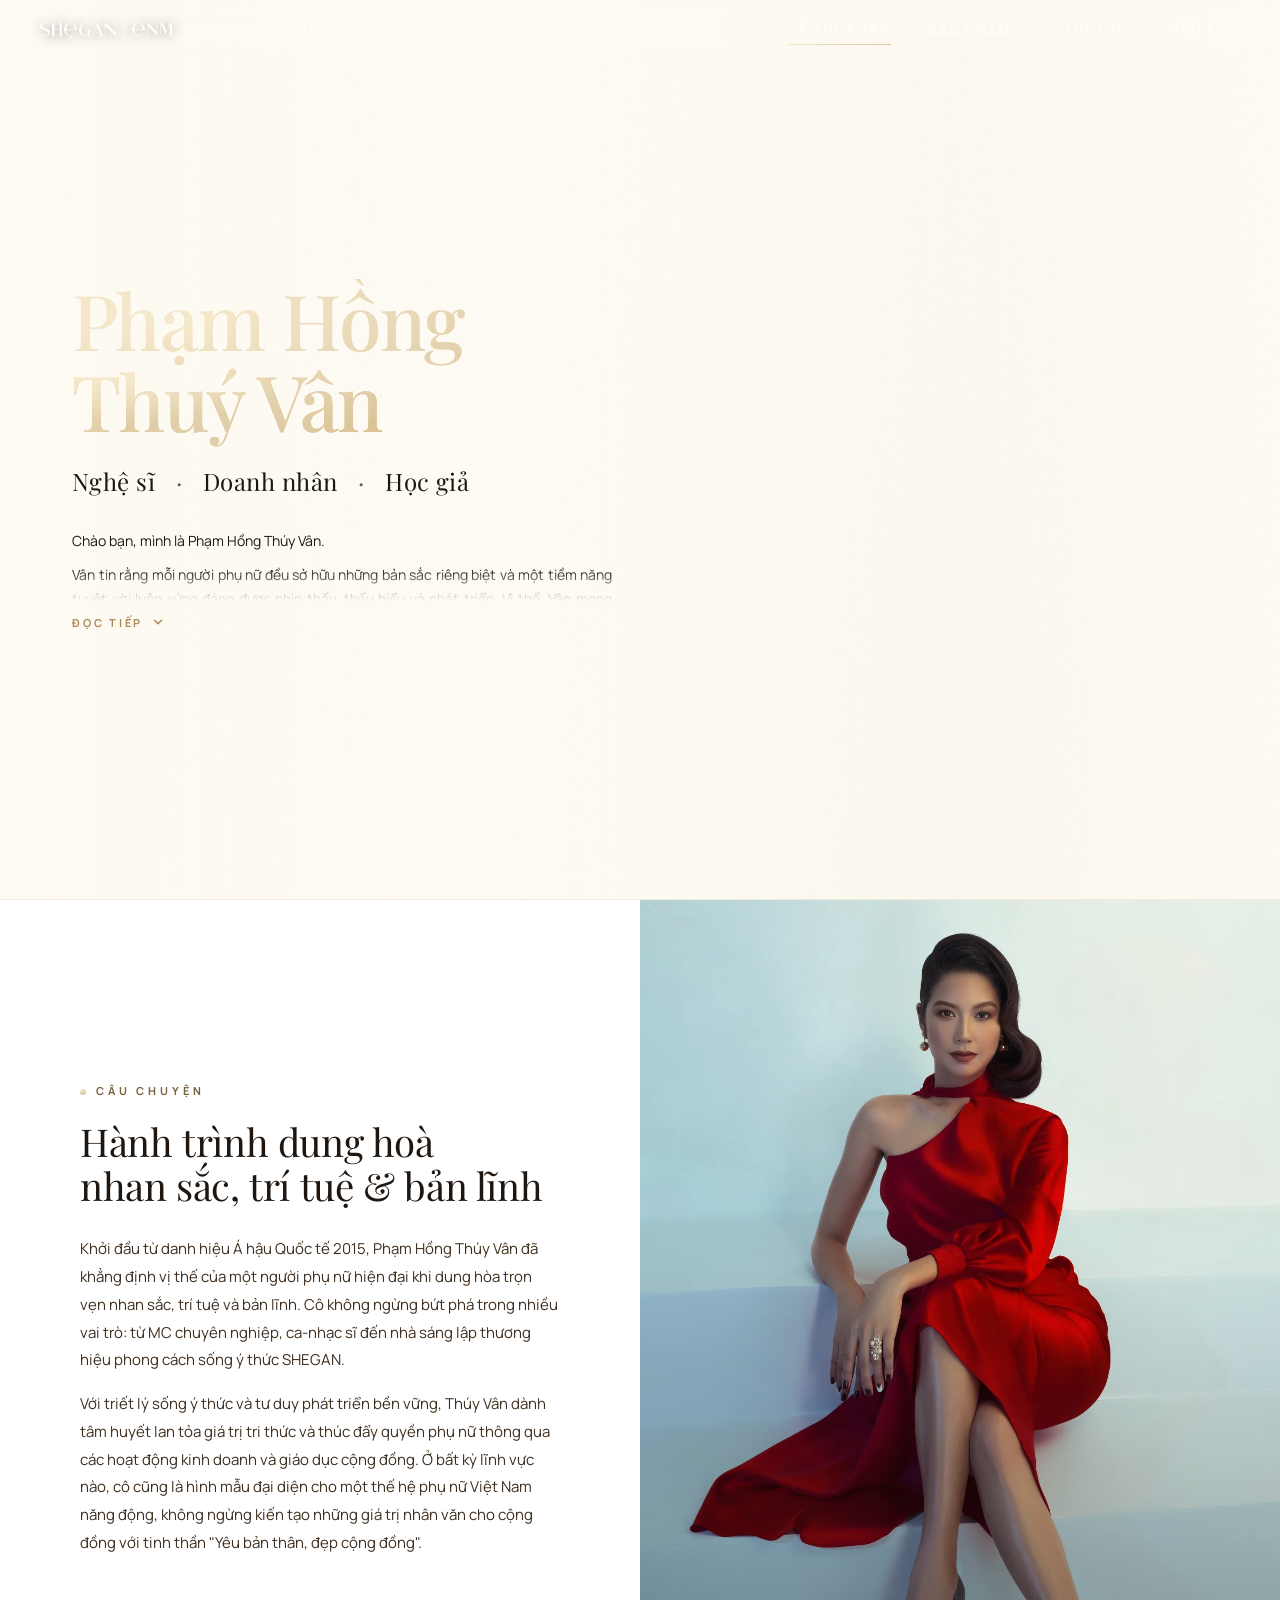
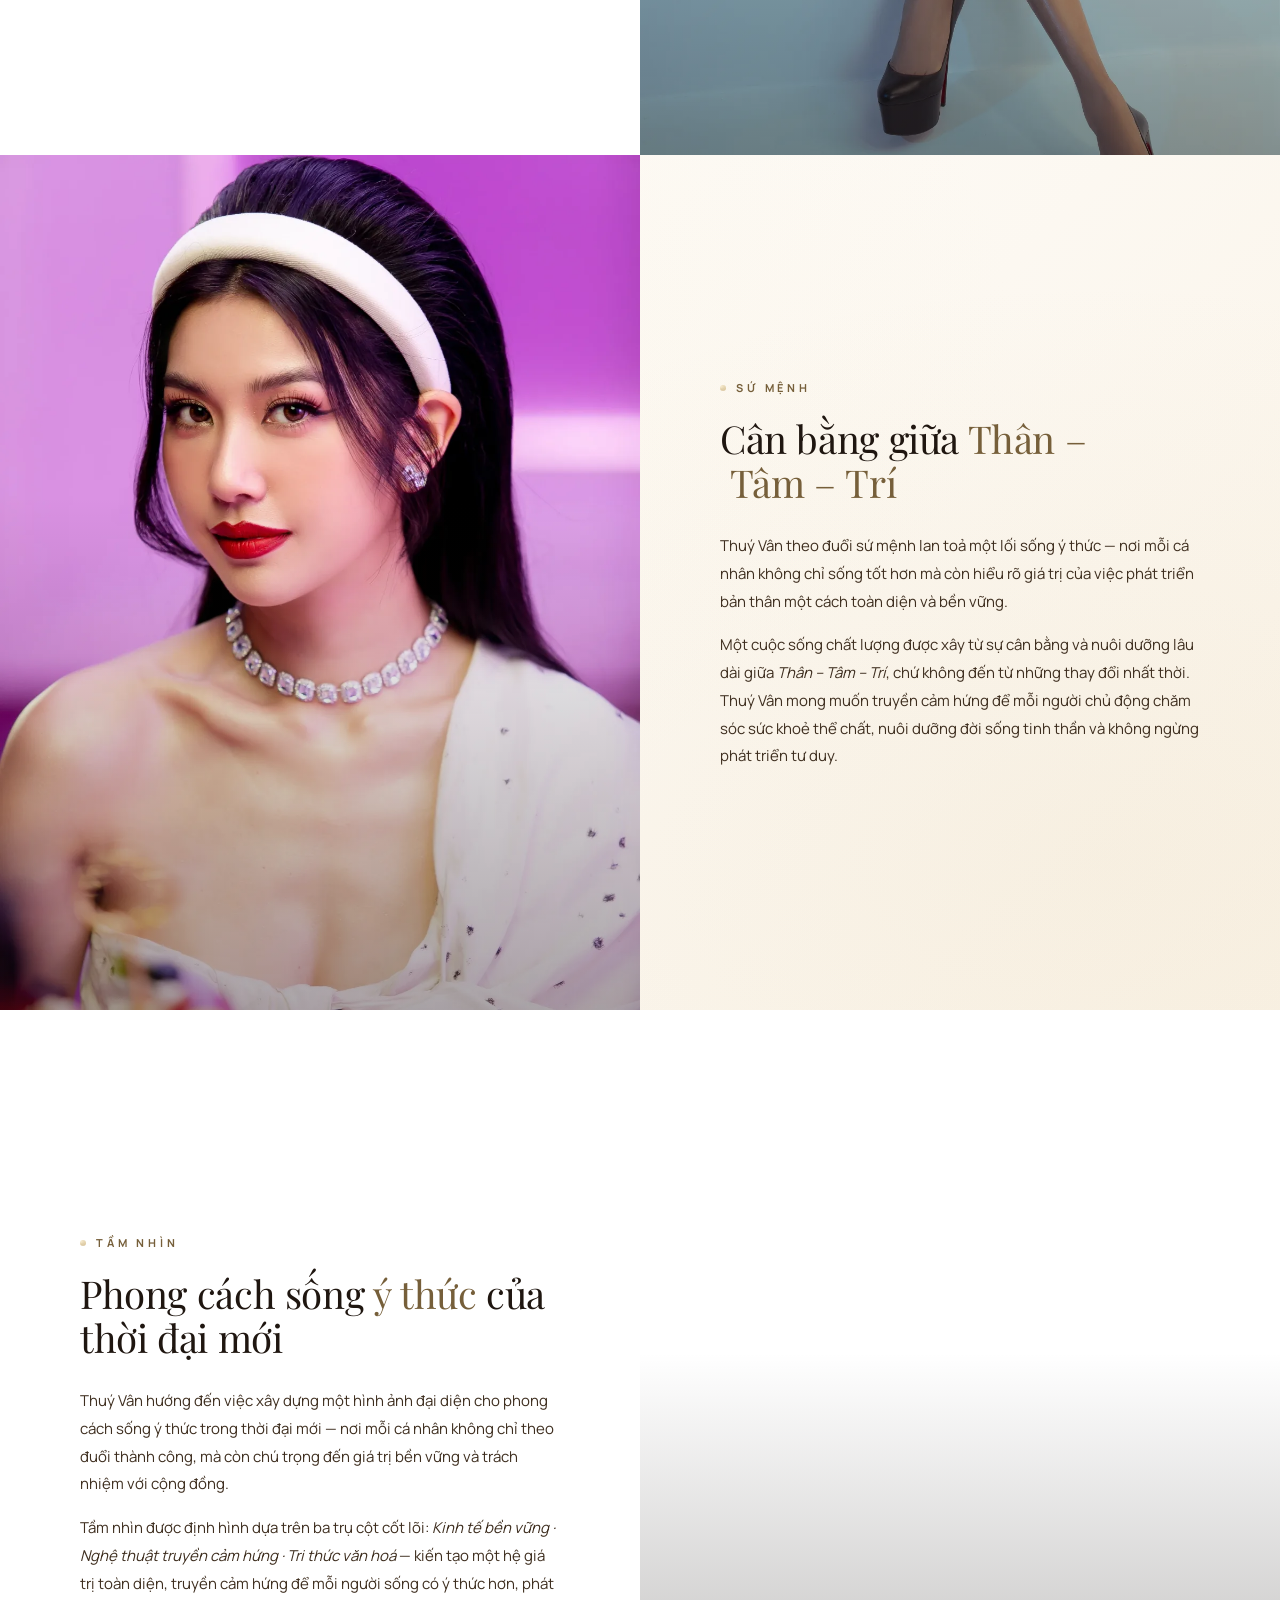
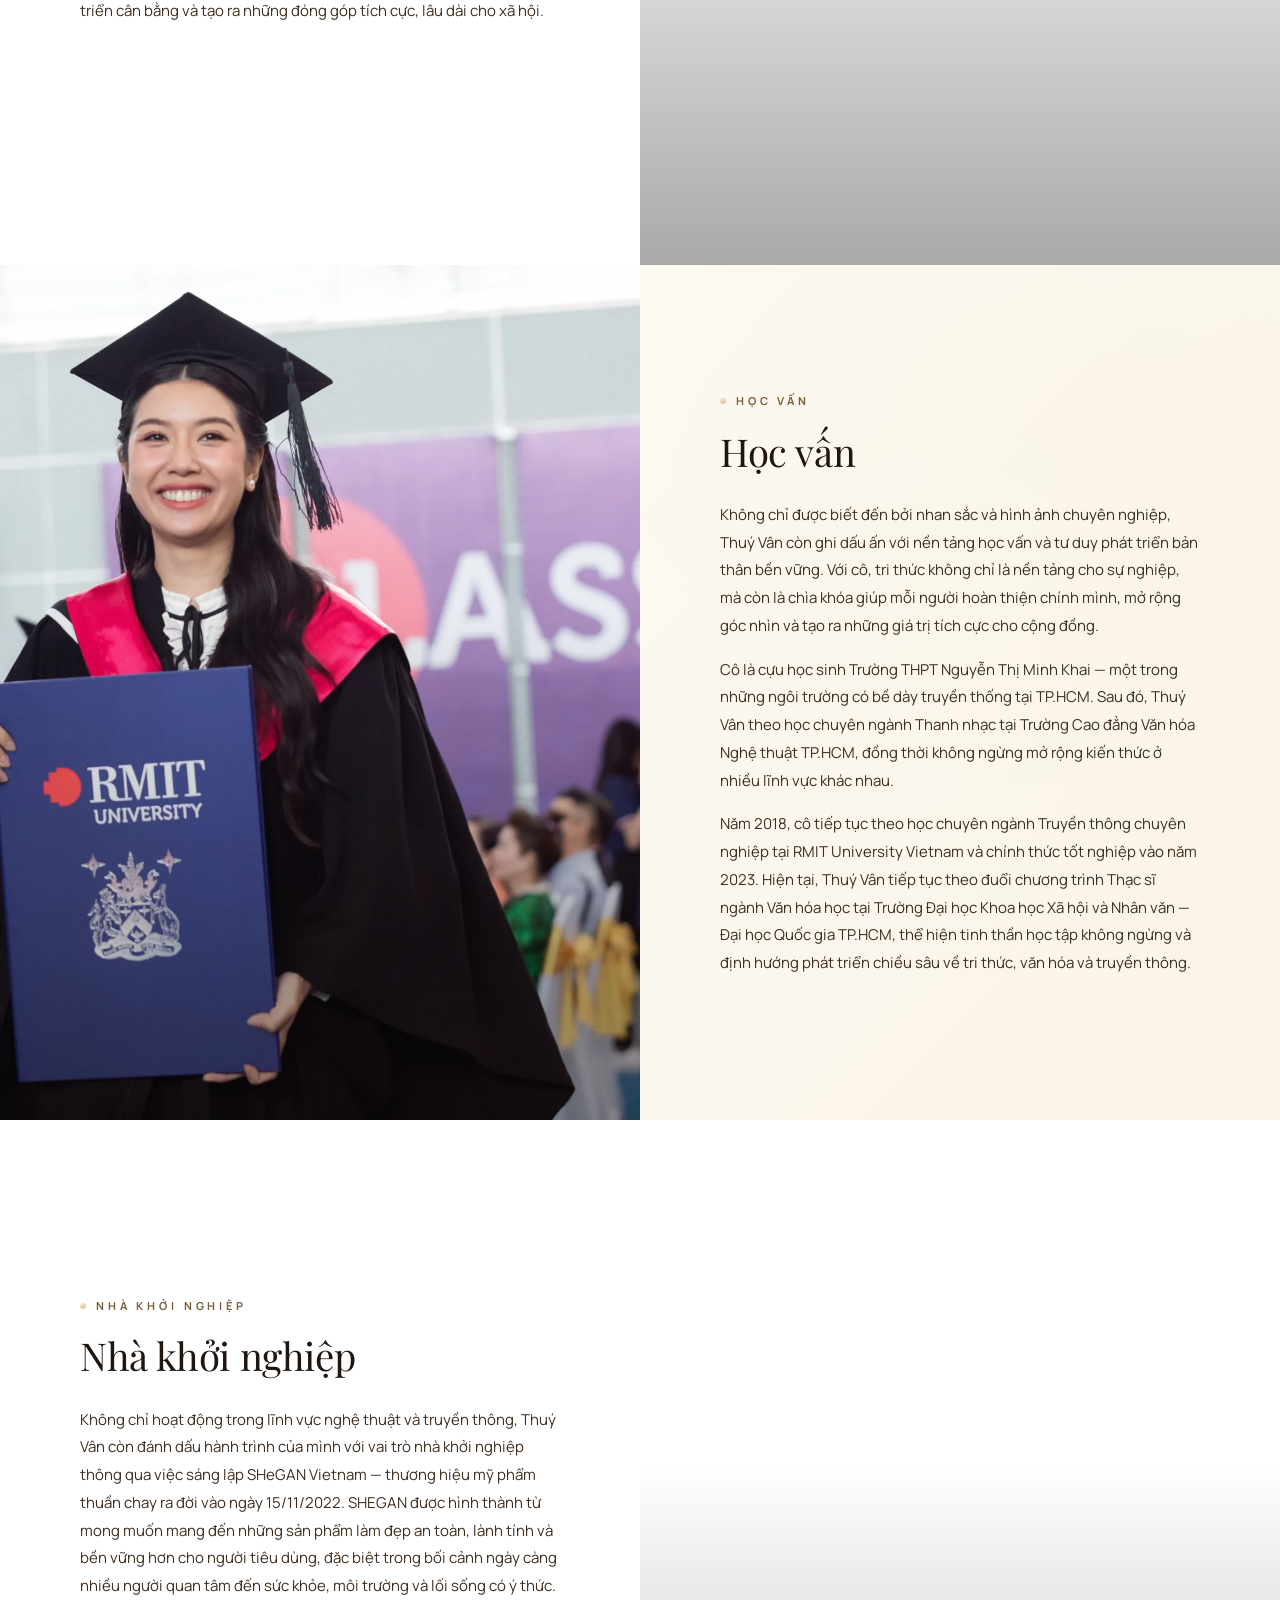
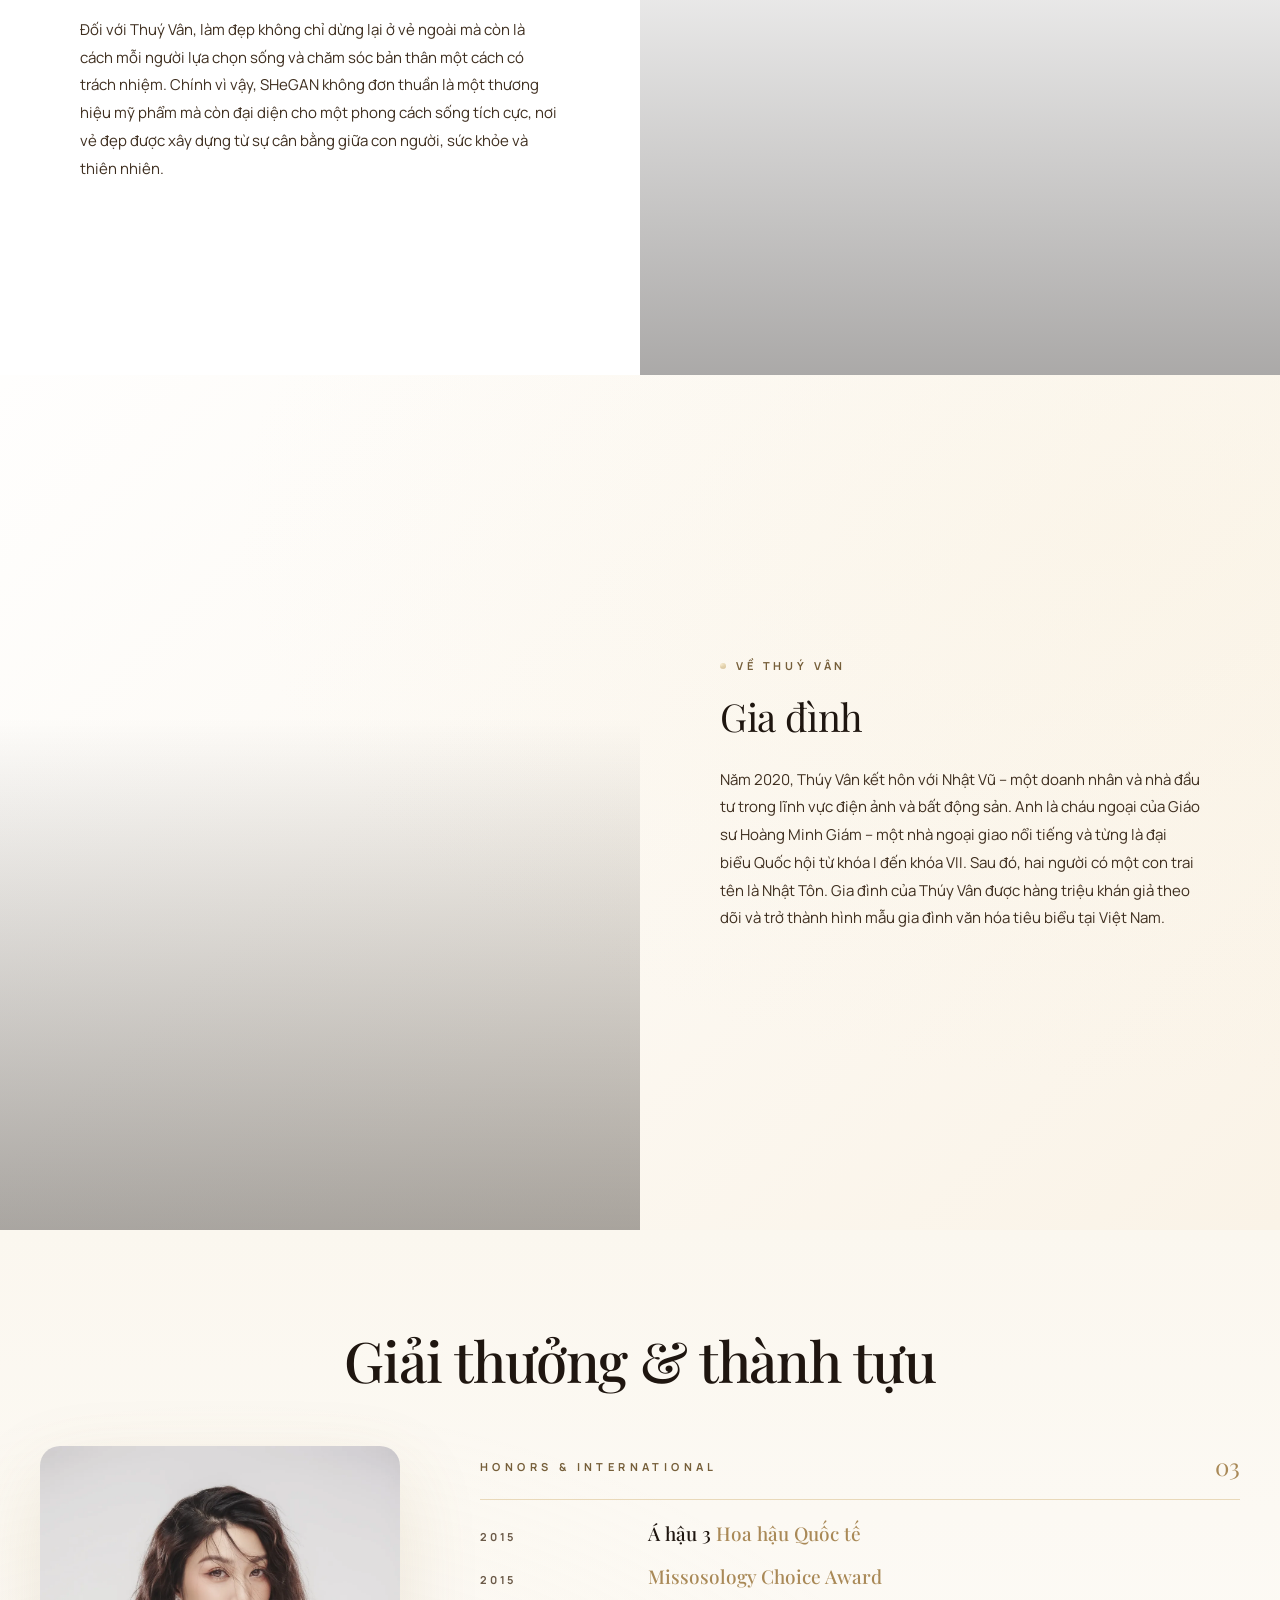
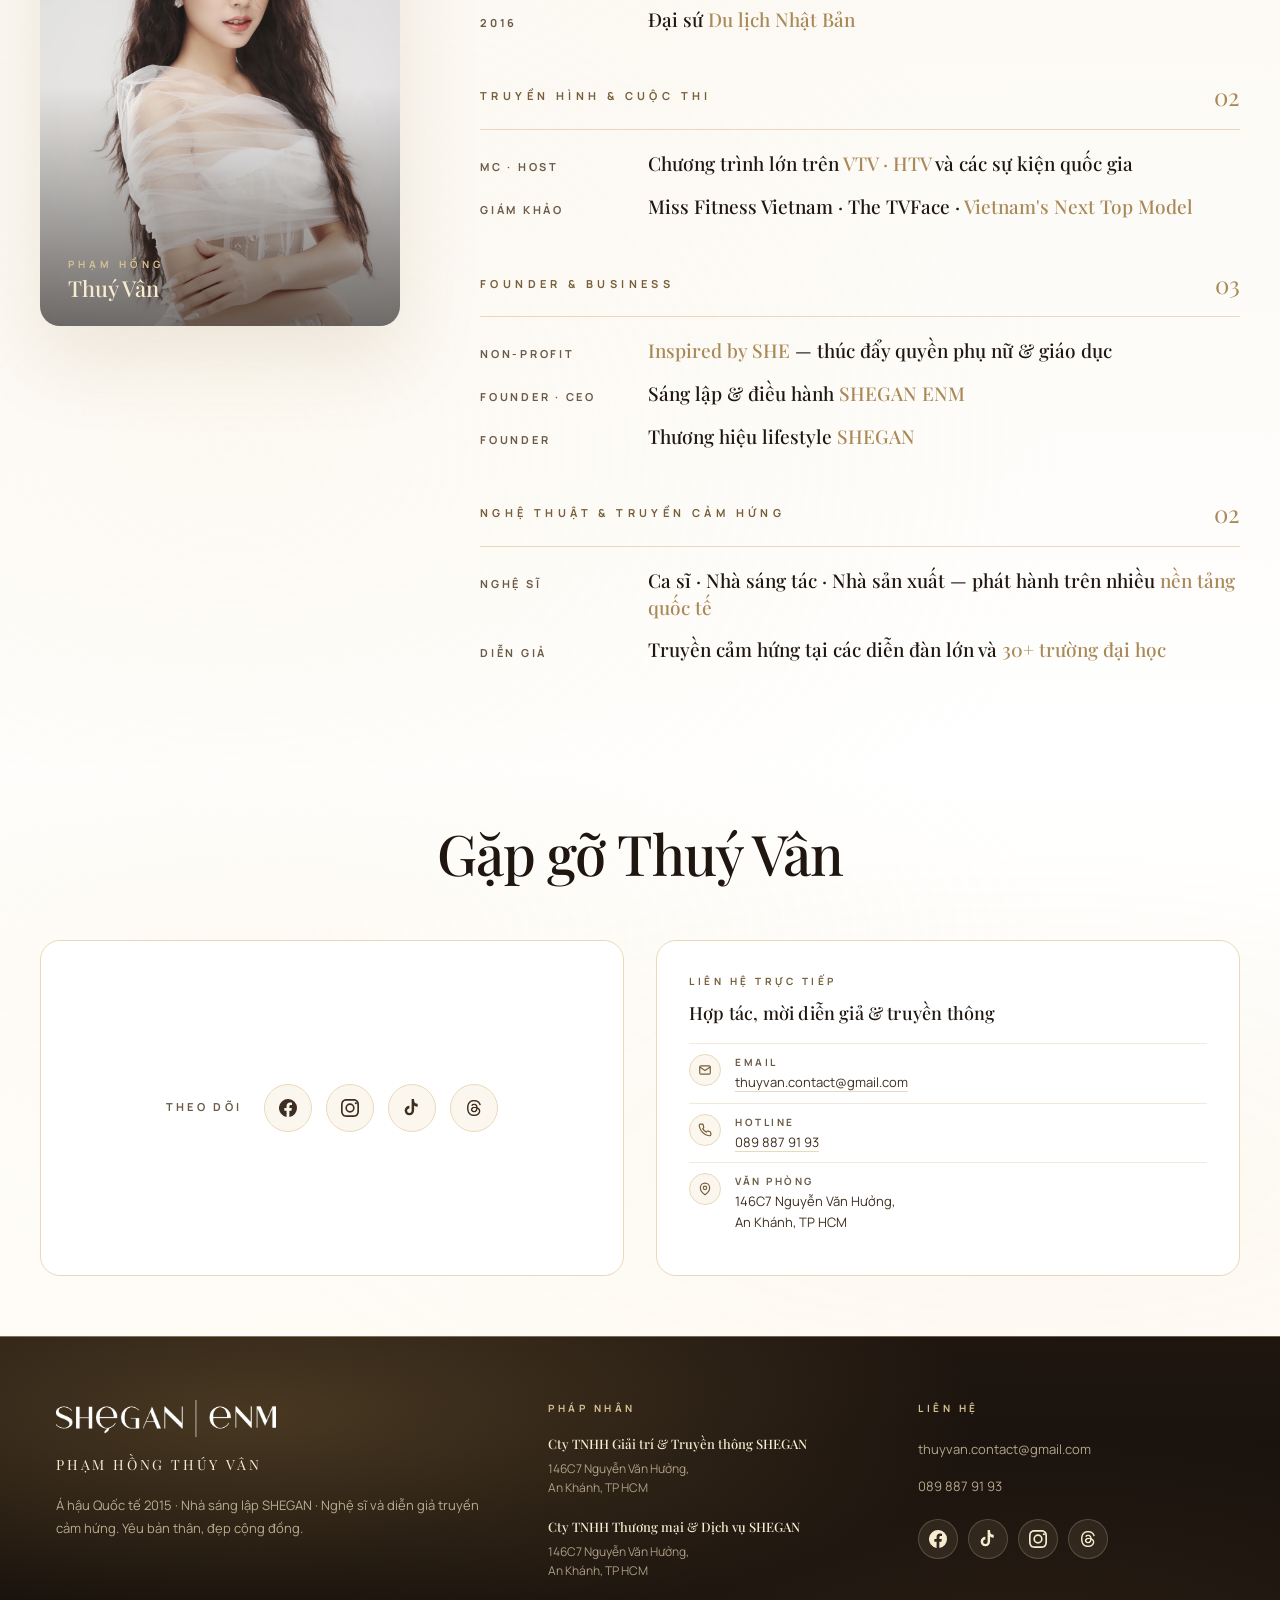
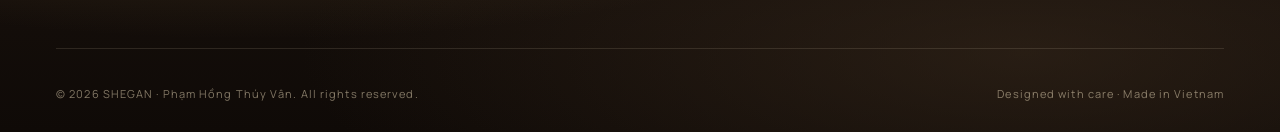
==== commit 4570b182: "Fix Gia đình section layout to match Học vấn full-width style Co-Authored-By: Claude Sonnet 4.6 <nor" ====
--- a/about.html
+++ b/about.html
@@ -27,7 +27,7 @@
     color: var(--porcelain);
     white-space: nowrap;
     transition: color 0.3s ease;
-    text-shadow: 0 1px 10px rgba(15, 10, 7, 0.5);
+    text-shadow: none;
   }
   .brand-logo {
     height: 22px; width: auto; display: block;
@@ -37,41 +37,29 @@
 
   .header-nav {
     position: fixed; top: 0; left: 0; right: 0; z-index: 1000;
-    background: linear-gradient(180deg, rgba(15, 10, 7, 0.38) 0%, rgba(15, 10, 7, 0.15) 65%, transparent 100%);
-    backdrop-filter: none;
-    -webkit-backdrop-filter: none;
+    background: transparent;
+    /* Blur moved to .header-blur-layer (sibling) so dropdown's own backdrop-filter
+       isn't suppressed by an ancestor backdrop-filter chain. */
     border-bottom: none;
-    transition: background 0.35s ease, border-color 0.35s ease, box-shadow 0.35s ease;
     display: flex; align-items: center; justify-content: space-between;
     padding: 14px 40px;
     gap: 24px;
   }
-  .header-nav.scrolled {
-    background: rgba(253, 249, 242, 0.92);
-    backdrop-filter: blur(20px) saturate(1.2);
-    -webkit-backdrop-filter: blur(20px) saturate(1.2);
-    border-bottom: 1px solid rgba(236, 217, 184, 0.5);
-    box-shadow: 0 4px 20px rgba(139, 111, 63, 0.1);
-  }
-  .header-nav.scrolled .brand-name {
-    color: var(--warm-brown);
-    text-shadow: none;
-  }
-  .header-nav.scrolled .brand-logo {
-    filter: none;
-  }
-  .header-nav.scrolled .header-menu a {
-    color: var(--text-soft);
-    text-shadow: none;
-  }
-  .header-nav.scrolled .header-icon-btn {
-    color: var(--warm-brown);
-    filter: none;
-  }
-  .header-nav.scrolled .header-icon-btn:hover {
-    background: var(--mesh-gold-subtle);
-    border-color: var(--border); color: var(--antique-gold);
-  }
+  .header-nav.scrolled { background: transparent; }
+  /* Blur layer sits BEHIND the nav as a fixed bar at top of viewport.
+     It is a sibling (not ancestor) of the dropdown — so the dropdown's own
+     backdrop-filter is free to filter actual page content beneath it. */
+  .header-blur-layer {
+    position: fixed; top: 0; left: 0; right: 0;
+    height: 56px;
+    background: rgba(255, 255, 255, 0.03);
+    backdrop-filter: blur(12px) saturate(1.2);
+    -webkit-backdrop-filter: blur(12px) saturate(1.2);
+    z-index: 999;
+    pointer-events: none;
+    transition: background 0.35s ease;
+  }
+  .header-blur-layer.scrolled { background: rgba(15, 10, 7, 0.55); }
   .header-brand {
     display: flex; align-items: center; gap: 12px;
     text-decoration: none;
@@ -85,12 +73,13 @@
   }
   .header-menu a {
     font-family: var(--font-body);
-    font-size: 14px; font-weight: 700;
+    font-size: 14px; font-weight: 600;
     color: var(--porcelain); text-decoration: none;
-    letter-spacing: 0.04em;
+    letter-spacing: 0.12em;
+    text-transform: uppercase;
     padding: 4px 0; position: relative;
     transition: color 0.3s ease;
-    text-shadow: 0 1px 10px rgba(15, 10, 7, 0.5);
+    text-shadow: none;
   }
   .header-menu a::after {
     content: ''; position: absolute;
@@ -100,8 +89,21 @@
     transition: transform 0.4s cubic-bezier(.4,0,.2,1);
   }
   .header-menu a:hover::after { transform: scaleX(1); transform-origin: left; }
-  .header-menu a.active { color: var(--antique-gold); }
+  .header-menu a.active { color: var(--porcelain); }
   .header-menu a.active::after { transform: scaleX(1); }
+
+  /* Dropdown caret — show small ↓ arrow next to menu items that have a dropdown */
+  .dropdown-caret {
+    display: inline-block !important;
+    width: 8px; height: 6px;
+    margin-left: 8px;
+    opacity: 0.85;
+    transition: transform 0.3s ease;
+  }
+  .has-dropdown:hover > a .dropdown-caret { transform: rotate(180deg); }
+
+  /* Dropdown styling now lives in global style.css (.site-header .header-dropdown
+     inside @media (min-width: 901px)) — mobile uses the light .menu-open cascade. */
   .header-utils {
     display: flex; align-items: center; gap: 8px;
   }
@@ -123,50 +125,120 @@
   main { padding-top: 0; }
 
   /* ============ ABOUT PAGE LAYOUT ============ */
+  /* Hero — text left on light cream gradient, image bleeds right naturally. */
   .about-hero {
     position: relative;
-    padding: 120px 40px 60px;
-    text-align: center;
+    min-height: 100vh;
+    padding: 100px 72px 80px;
+    display: grid;
+    grid-template-columns: 1.05fr 1fr;
+    gap: 64px;
+    align-items: center;
+    text-align: left;
     background:
-      linear-gradient(180deg, rgba(50,50,55,0.55) 0%, rgba(65,65,70,0.72) 100%),
-      url('assets/beauty/macallan.webp') center 30% / cover no-repeat;
+      linear-gradient(90deg,
+        rgba(255, 253, 248, 0.55) 0%,
+        rgba(255, 253, 248, 0.32) 35%,
+        rgba(255, 253, 248, 0.12) 60%,
+        transparent 85%),
+      url('assets/beauty/about-hero-vethuyvan.webp') center 18% / cover no-repeat;
     border-bottom: 1px solid var(--border-soft);
-    color: var(--pearl);
+    color: var(--heading);
     overflow: hidden;
   }
-  .about-hero::after {
-    content: '';
-    position: absolute; inset: 0;
-    background:
-      radial-gradient(at 20% 30%, rgba(201,168,118,0.18), transparent 55%),
-      radial-gradient(at 80% 70%, rgba(139,111,63,0.18), transparent 55%);
-    pointer-events: none;
-  }
-  .about-hero > * { position: relative; z-index: 1; }
-  .about-hero .section-num { display: inline-block; }
+  .about-hero::after { display: none; }
+  .about-hero-content {
+    position: relative; z-index: 2;
+    max-width: 580px;
+  }
   .about-hero h1 {
     font-family: var(--font-heading);
     font-size: clamp(48px, 6vw, 84px);
     line-height: 1.05;
     letter-spacing: -0.02em;
-    color: var(--pearl);
-    font-weight: 500;
-    margin: 18px 0 20px;
-    text-shadow: 0 2px 24px rgba(15,10,7,0.5);
-  }
-  .about-hero h1 em {
-    font-style: normal; font-weight: 400;
     background: var(--mesh-gold);
     -webkit-background-clip: text; background-clip: text;
     color: transparent;
+    font-weight: 500;
+    margin: 18px 0 20px;
+    text-align: left;
+    text-shadow: none;
+  }
+  .about-hero h1 em {
+    font-style: normal; font-weight: 500;
+    background: var(--mesh-gold);
+    -webkit-background-clip: text; background-clip: text;
+    color: transparent;
   }
   .about-hero-sub {
     font-family: var(--font-body);
     font-size: 17px; line-height: 1.75;
-    color: rgba(244,228,193,0.88);
-    max-width: 680px;
-    margin: 0 auto;
-  }
+    color: var(--text);
+    max-width: 520px;
+    margin: 0;
+    text-align: left;
+  }
+  /* Hero bio — collapsible */
+  .about-hero-bio {
+    font-size: 14px;
+    line-height: 1.7;
+    color: var(--text);
+    max-width: 540px;
+    margin: 0;
+    text-align: justify;
+    hyphens: auto;
+    box-sizing: border-box;
+  }
+  .about-hero-bio p { margin: 0 0 10px; }
+  .about-hero-bio p:last-child { margin-bottom: 0; }
+  .about-hero-bio ul { list-style: none; padding: 0; margin: 8px 0 12px; }
+  .about-hero-bio li {
+    position: relative;
+    padding-left: 16px;
+    margin-bottom: 8px;
+  }
+  .about-hero-bio li::before {
+    content: '·';
+    position: absolute; left: 0; top: -2px;
+    color: var(--royal-gold);
+    font-weight: 700; font-size: 20px;
+  }
+  .about-hero-bio strong { color: var(--heading); font-weight: 600; }
+  .about-hero-bio:not(.expanded) {
+    max-height: calc(1.7em * 3);
+    overflow: hidden;
+    -webkit-mask-image: linear-gradient(180deg, #000 55%, transparent 100%);
+    mask-image: linear-gradient(180deg, #000 55%, transparent 100%);
+  }
+  .about-hero-bio.expanded {
+    position: relative;
+    z-index: 1;
+    width: 100%;
+    max-width: 100%;
+    box-sizing: border-box;
+    padding: 20px;
+    margin: 0;
+    border-radius: 14px;
+    background: rgba(255, 245, 248, 0.72);
+    backdrop-filter: blur(8px) saturate(1.1);
+    -webkit-backdrop-filter: blur(8px) saturate(1.1);
+    box-shadow: 0 4px 18px rgba(168, 137, 87, 0.08);
+    transition: background 0.3s ease;
+  }
+  .about-bio-toggle {
+    background: none; border: 0; padding: 0;
+    margin: 14px 0 28px;
+    color: var(--royal-gold);
+    font-family: var(--font-body);
+    font-size: 11px; font-weight: 700;
+    letter-spacing: 0.25em; text-transform: uppercase;
+    cursor: pointer;
+    display: inline-flex; align-items: center; gap: 8px;
+    transition: color 0.25s ease;
+  }
+  .about-bio-toggle svg { transition: transform 0.3s ease; }
+  .about-bio-toggle[aria-expanded="true"] svg { transform: rotate(180deg); }
+  .about-bio-toggle:hover { color: var(--antique-gold); }
 
   .about-section {
     padding: 60px 40px;
@@ -189,14 +261,12 @@
     font-size: clamp(36px, 4.5vw, 56px);
     line-height: 1.08;
     letter-spacing: -0.02em;
-    color: var(--text);
+    color: var(--heading);
     font-weight: 500;
   }
   .about-section-head h2 em {
-    font-style: normal; font-weight: 400;
-    background: var(--mesh-gold);
-    -webkit-background-clip: text; background-clip: text;
-    color: transparent;
+    font-style: normal; font-weight: 500;
+    color: var(--heading);
   }
 
   .footer-wrap {
@@ -220,7 +290,21 @@
   /* Bỏ tất cả eyebrow "VỀ THUÝ VÂN / CÂU CHUYỆN / GHI NHẬN / KẾT NỐI" */
   .about-hero-eyebrow { display: none !important; }
 
-  /* About section rhythm — alternate white and soft ivory bands */
+  /* About section rhythm — alternate white and soft ivory bands.
+     `isolation: isolate` on each section creates its own stacking context
+     so the body::before grain (mix-blend-mode: multiply) can't bleed through
+     section bg on iOS Safari. */
+  #intro,
+  #mission,
+  #vision,
+  #education,
+  #founder,
+  #family,
+  #awards {
+    isolation: isolate;
+    position: relative;
+    z-index: 0;
+  }
   #intro {
     background: var(--white);
   }
@@ -234,63 +318,231 @@
   #vision {
     background: var(--white);
   }
+  #education {
+    background:
+      radial-gradient(at 88% 18%, rgba(247, 235, 208, 0.22), transparent 56%),
+      linear-gradient(135deg, rgba(255, 255, 255, 0.92), rgba(250, 243, 231, 0.94)),
+      var(--cream);
+  }
+  #founder {
+    background: var(--white);
+  }
+  #family {
+    background:
+      radial-gradient(at 88% 18%, rgba(247, 235, 208, 0.22), transparent 56%),
+      linear-gradient(135deg, rgba(255, 255, 255, 0.92), rgba(250, 243, 231, 0.94)),
+      var(--cream);
+  }
   #awards {
     background:
       radial-gradient(at 18% 72%, rgba(247, 235, 208, 0.2), transparent 56%),
       linear-gradient(180deg, #FBF7EF 0%, #FFFFFF 100%);
   }
 
-  /* Section Giải Thưởng — airy panel inside the ivory band */
-  #awards .awards-wrap {
+  /* ============ AWARDS V6 — Portrait + Categorized Lists ============ */
+  #awards { padding: 100px 40px; }
+  #awards > * { max-width: 1280px; }
+  .awards-v6-split {
+    display: grid;
+    grid-template-columns: 360px 1fr;
+    gap: 80px;
+    align-items: start;
+  }
+  .awards-v6-portrait {
+    aspect-ratio: 3 / 4;
+    border-radius: 20px;
+    position: relative;
+    overflow: hidden;
+    box-shadow: var(--shadow-lg);
+    position: sticky;
+    top: 96px;
+  }
+  .awards-v6-portrait::after {
+    content: ''; position: absolute; inset: 0;
+    background: linear-gradient(to top, rgba(15, 10, 7, 0.55), transparent 50%);
+  }
+  .awards-v6-portrait-label {
+    position: absolute; left: 28px; right: 28px; bottom: 26px;
+    color: var(--pearl);
+    font-family: var(--font-heading);
+    font-size: 22px; font-weight: 500;
+    z-index: 2;
+    line-height: 1.1;
+  }
+  .awards-v6-portrait-label span {
+    display: block;
+    font-family: var(--font-body); font-size: 10px;
+    letter-spacing: 0.4em; text-transform: uppercase;
+    color: var(--champagne);
+    margin-bottom: 6px;
+    font-weight: 700;
+  }
+  .awards-v6-categories {
+    display: flex; flex-direction: column;
+    gap: 44px;
+  }
+  .awards-v6-cat-head {
+    font-family: var(--font-body);
+    font-size: 11px; font-weight: 700;
+    letter-spacing: 0.4em; text-transform: uppercase;
+    color: var(--antique-gold);
+    margin-bottom: 20px;
+    padding-bottom: 12px;
+    border-bottom: 1px solid var(--border);
+    display: flex; justify-content: space-between; align-items: center;
+  }
+  .awards-v6-cat-head .count {
+    font-family: var(--font-heading);
+    font-size: 24px; font-weight: 400;
+    color: var(--royal-gold);
+    letter-spacing: 0;
+  }
+  .awards-v6-list {
+    display: flex; flex-direction: column;
+    gap: 16px;
+  }
+  .awards-v6-item {
+    display: grid;
+    grid-template-columns: 140px 1fr;
+    gap: 28px;
+    align-items: baseline;
+  }
+  .awards-v6-item .y {
+    font-family: var(--font-body);
+    font-size: 11px; font-weight: 700;
+    letter-spacing: 0.25em; text-transform: uppercase;
+    color: var(--text-muted);
+  }
+  .awards-v6-item .t {
+    font-family: var(--font-heading);
+    font-size: 19px; font-weight: 500;
+    line-height: 1.4;
+    color: var(--heading);
+  }
+  .awards-v6-item .t em { font-style: normal; color: var(--royal-gold); }
+
+  @media (max-width: 900px) {
+    #awards { padding: 56px 20px; }
+    .awards-v6-split { grid-template-columns: 1fr; gap: 0; }
+    /* Hide portrait on mobile — saves ~430px of empty space and brings
+       title directly above the categorized award lists. */
+    .awards-v6-portrait { display: none; }
+    .awards-v6-categories { gap: 32px; }
+    .awards-v6-item { grid-template-columns: 1fr; gap: 4px; }
+    .awards-v6-item .y { font-size: 10px; letter-spacing: 0.22em; }
+    .awards-v6-item .t { font-size: 16px; }
+    .awards-v6-cat-head { font-size: 10px; letter-spacing: 0.32em; }
+    .awards-v6-cat-head .count { font-size: 20px; }
+  }
+
+  /* ===== FULLWIDTH SPLIT SECTIONS (Hành trình → Nhà khởi nghiệp) =====
+     Each section spans 100% viewport; image one side flush to edge,
+     content the other side with 80px padding from outer edge. */
+  #intro,
+  #mission,
+  #vision,
+  #education,
+  #founder,
+  #family {
+    padding: 0;
+  }
+  #intro > *,
+  #mission > *,
+  #vision > *,
+  #education > *,
+  #founder > *,
+  #family > * {
+    max-width: none;
+    margin: 0;
+  }
+  #intro .ti-split,
+  #mission .ti-split,
+  #vision .ti-split,
+  #education .ti-split,
+  #founder .ti-split,
+  #family .ti-split {
+    display: grid;
+    grid-template-columns: 1fr 1fr;
+    gap: 0;
+    padding: 0;
     border: none;
     border-radius: 0;
-    background: rgba(255, 255, 255, 0.62);
-  }
-
-  /* Awards — restructure on mobile */
+    background: transparent;
+    align-items: stretch;
+    min-height: 95vh;
+  }
+  #intro .ti-content,
+  #mission .ti-content,
+  #vision .ti-content,
+  #education .ti-content,
+  #founder .ti-content,
+  #family .ti-content {
+    padding: 96px 80px;
+    display: flex;
+    flex-direction: column;
+    justify-content: center;
+  }
+  #intro .ti-image,
+  #mission .ti-image,
+  #vision .ti-image,
+  #education .ti-image,
+  #founder .ti-image,
+  #family .ti-image {
+    aspect-ratio: auto;
+    border-radius: 0;
+    margin: 0;
+    min-height: 95vh;
+    box-shadow: none;
+  }
+  #intro .ti-content h3,
+  #mission .ti-content h3,
+  #vision .ti-content h3,
+  #education .ti-content h3,
+  #founder .ti-content h3,
+  #family .ti-content h3 {
+    font-size: clamp(32px, 3vw, 44px);
+    line-height: 1.15;
+    margin-bottom: 28px;
+  }
+
   @media (max-width: 900px) {
-    #awards .awards-wrap {
-      grid-template-columns: 1fr !important;
-      padding: 28px 20px !important;
-      gap: 24px;
+    #intro .ti-split,
+    #mission .ti-split,
+    #vision .ti-split,
+    #education .ti-split,
+    #founder .ti-split,
+    #family .ti-split {
+      grid-template-columns: 1fr;
+      min-height: 0;
     }
-    #awards .awards-portrait { display: none; }
-    #awards .award-col { gap: 14px; }
-    #awards .award-item { padding-bottom: 12px; }
-    #awards .award-year { font-size: 10px; letter-spacing: 0.22em; margin-bottom: 4px; }
-    #awards .award-title { font-size: 15px; line-height: 1.4; }
-  }
-
-  /* Section Sứ Mệnh & Tầm Nhìn — panels sit differently on alternating bands */
-  #mission .ti-split,
-  #vision .ti-split {
-    border: none;
-    border-radius: 0;
-  }
-  #mission .ti-split {
-    background: rgba(255, 255, 255, 0.74);
-  }
-  #vision .ti-split {
-    background:
-      radial-gradient(at 88% 16%, rgba(247, 235, 208, 0.16), transparent 48%),
-      #FBF7EF;
-  }
-  #mission .ti-content h3,
-  #vision .ti-content h3 {
-    font-size: 32px;
-  }
-
-  /* ===== ABOUT HERO — enhanced ===== */
-  .about-hero { padding: 160px 40px 140px; min-height: 80vh; display: flex; flex-direction: column; justify-content: center; }
+    #intro .ti-content,
+    #mission .ti-content,
+    #vision .ti-content,
+    #education .ti-content,
+    #founder .ti-content,
+    #family .ti-content {
+      padding: 56px 28px;
+    }
+    #intro .ti-image,
+    #mission .ti-image,
+    #vision .ti-image,
+    #education .ti-image,
+    #founder .ti-image,
+    #family .ti-image {
+      min-height: 60vw;
+      aspect-ratio: 4 / 5;
+    }
+  }
+
+  /* ===== ABOUT HERO — text styling (layout above) ===== */
   .about-hero-eyebrow {
     font-family: var(--font-body);
     font-size: 11px; font-weight: 700;
-    letter-spacing: 0.45em; text-transform: uppercase;
+    letter-spacing: 0.35em; text-transform: uppercase;
     color: var(--champagne);
     display: inline-flex; align-items: center; gap: 14px;
-    margin: 0 auto 20px;
-  }
-  .about-hero .about-hero-eyebrow { align-self: center; }
+    margin: 0 0 16px;
+  }
   .about-hero-eyebrow::before,
   .about-hero-eyebrow::after {
     content: ''; width: 40px; height: 1px;
@@ -301,16 +553,16 @@
   }
   .about-hero-roles {
     font-family: var(--font-heading);
-    font-style: italic;
     font-size: clamp(18px, 2vw, 24px);
-    color: #F5E4C1;
-    margin: 0 0 32px;
+    color: var(--heading);
+    margin: 0 0 28px;
     letter-spacing: 0.02em;
+    text-align: left;
   }
   .about-hero-roles span {
     display: inline-block;
     margin: 0 14px;
-    color: #F5E4C1;
+    color: var(--text-muted);
   }
   .about-hero-quote {
     margin-top: 48px;
@@ -355,15 +607,13 @@
     font-size: clamp(26px, 2.6vw, 34px);
     line-height: 1.15;
     font-weight: 500;
-    color: var(--text);
+    color: var(--heading);
     margin-bottom: 20px;
     letter-spacing: -0.01em;
   }
   .philosophy-card h3 em {
-    font-style: italic;
-    background: var(--mesh-gold);
-    -webkit-background-clip: text; background-clip: text;
-    color: transparent;
+    font-style: normal;
+    color: var(--heading);
   }
   .philosophy-card p {
     font-family: var(--font-body);
@@ -429,10 +679,25 @@
 
   @media (max-width: 900px) {
     .about-hero {
-      padding: 86px 20px 56px;
-      min-height: 80vh;
-      min-height: 80svh;
+      padding: 110px 24px 64px;
+      min-height: 92vh;
+      min-height: 92svh;
+      grid-template-columns: 1fr;
+      gap: 0;
+      align-items: flex-end;
+      /* Light cream gradient bottom-up so photo subject (upper part) shows clear
+         and dark text at bottom stays readable on light overlay. */
+      background:
+        linear-gradient(180deg,
+          rgba(255, 253, 248, 0) 0%,
+          rgba(255, 253, 248, 0.3) 55%,
+          rgba(255, 253, 248, 0.7) 100%),
+        url('assets/beauty/about-hero-vethuyvan.webp') center 20% / cover no-repeat;
     }
+    .about-hero-content { max-width: 100%; }
+    .about-hero h1 { font-size: clamp(36px, 9vw, 52px); margin-bottom: 14px; }
+    .about-hero-roles { font-size: 16px; margin-bottom: 18px; }
+    .about-hero-sub { font-size: 15px; }
     .philosophy-grid { grid-template-columns: 1fr; gap: 16px; }
     .philosophy-pillars { grid-template-columns: 1fr; gap: 28px; padding: 32px 20px; }
     .philosophy-card { padding: 32px 24px; }
@@ -448,12 +713,7 @@
     }
     .header-right { gap: 16px; }
     .header-menu { gap: 16px; flex-wrap: wrap; }
-    .header-menu a { font-size: 13px; font-weight: 700; }
-    .about-hero {
-      padding: 86px 20px 56px;
-      min-height: 80vh;
-      min-height: 80svh;
-    }
+    .header-menu a { font-size: 13px; font-weight: 600; }
     .about-section { padding: 36px 20px; }
     #connect .about-section { padding-top: 36px; padding-bottom: 36px; }
 
@@ -468,10 +728,11 @@
 
 <!-- ============ HEADER — single row: logo+name left, menu+utils right ============ -->
 <header class="site-header">
+  <div class="header-blur-layer" id="headerBlur"></div>
   <nav class="header-nav" id="siteHeader">
     <a href="index.html" class="header-brand">
       <img src="assets/logo-enm.webp" alt="SHEGAN ENM" class="brand-logo">
-      <span class="brand-name">Phạm Hồng Thuý Vân</span>
+      <span class="brand-name">Pham Hong Thuy Van</span>
     </a>
     <div class="header-right">
       <ul class="header-menu">
@@ -501,40 +762,48 @@
 
   <!-- ============ 1. HERO ============ -->
   <section class="about-hero" id="hero">
-    <div class="about-hero-eyebrow">Về Thuý Vân</div>
-    <h1>Phạm Hồng <em>Thuý Vân</em></h1>
-    <p class="about-hero-roles">Nghệ sĩ <span>·</span> Doanh nhân <span>·</span> Học giả</p>
-    <p class="about-hero-sub">
-      Á hậu Quốc tế 2015, nhà sáng lập SHEGAN — người phụ nữ hiện đại dung hoà nhan sắc, trí tuệ và bản lĩnh trên hành trình kiến tạo lối sống ý thức cho cộng đồng.
-    </p>
+    <div class="about-hero-content">
+      <h1>Phạm Hồng <em>Thuý Vân</em></h1>
+      <p class="about-hero-roles">Nghệ sĩ <span>·</span> Doanh nhân <span>·</span> Học giả</p>
+      <div class="about-hero-bio" id="aboutHeroBio">
+        <p>Chào bạn, mình là Phạm Hồng Thúy Vân.</p>
+        <p>Vân tin rằng mỗi người phụ nữ đều sở hữu những bản sắc riêng biệt và một tiềm năng tuyệt vời luôn xứng đáng được nhìn thấy, thấu hiểu và phát triển. Vì thế, Vân mong muốn có thể truyền cảm hứng và đồng hành cùng mọi người trên hành trình Sống ý thức (Conscious Living) giúp khai phóng trọn vẹn Thân — Tâm — Trí, thông qua 3 vai trò cốt lõi:</p>
+        <ul>
+          <li><strong>Thân</strong> — Nhà sáng lập thương hiệu mỹ phẩm thuần chay SHEGAN: Tiên phong trong việc kiến tạo các giá trị kinh doanh minh bạch, trung thực và bền vững để nuôi dưỡng cơ thể từ những điều lành tính nhất.</li>
+          <li><strong>Trí</strong> — Người nghiên cứu về Thương hiệu cá nhân, Social Commerce và Văn hóa học: Ứng dụng tư duy hệ thống từ nền tảng Văn hóa học để quan sát dòng chảy xã hội, phân tích sâu sắc thị hiếu thị trường và đóng gói tri thức bản sắc.</li>
+          <li><strong>Tâm</strong> — Nghệ sĩ độc lập: Kết nối sâu sắc và chạm đến cảm xúc của khán giả qua các vai trò Ca - Nhạc sĩ, Giám khảo, Diễn giả và MC chuyên nghiệp bằng chính tần số mộc mạc từ tâm hồn.</li>
+        </ul>
+        <p>Hy vọng không gian này sẽ là nơi bạn tìm thấy nguồn cảm hứng để đánh thức tiềm năng và định vị bản sắc độc bản của chính mình.</p>
+      </div>
+      <button type="button" class="about-bio-toggle" id="aboutHeroBioToggle" aria-expanded="false" aria-controls="aboutHeroBio">
+        <span class="bio-toggle-text">Đọc tiếp</span>
+        <svg viewBox="0 0 24 24" width="14" height="14" fill="none" stroke="currentColor" stroke-width="2.5" stroke-linecap="round" stroke-linejoin="round"><polyline points="6 9 12 15 18 9"/></svg>
+      </button>
+    </div>
   </section>
 
-  <!-- ============ 2. CÂU CHUYỆN (Bio Split 3-col) ============ -->
+  <!-- ============ 2. CÂU CHUYỆN (Hành trình) ============ -->
   <section class="about-section" id="intro">
-    <div class="about-section-head">
-      <div class="about-hero-eyebrow">Câu Chuyện</div>
-      <h2>Hành trình <em>dung hoà</em><br>nhan sắc, trí tuệ &amp; bản lĩnh</h2>
-    </div>
-    <div class="bio-split">
-      <div class="bio-side">
+    <div class="ti-split">
+      <div class="ti-content">
+        <div class="ti-eyebrow"><span class="ti-dot"></span> Câu Chuyện</div>
+        <h3>Hành trình dung hoà<br>nhan sắc, trí tuệ &amp; bản lĩnh</h3>
         <p>
           Khởi đầu từ danh hiệu Á hậu Quốc tế 2015, Phạm Hồng Thúy Vân đã khẳng định vị thế của một người phụ nữ hiện đại khi dung hòa trọn vẹn nhan sắc, trí tuệ và bản lĩnh. Cô không ngừng bứt phá trong nhiều vai trò: từ MC chuyên nghiệp, ca-nhạc sĩ đến nhà sáng lập thương hiệu phong cách sống ý thức SHEGAN.
         </p>
-      </div>
-      <div class="bio-portrait has-photo" style="background: url('assets/beauty/tangtang-01.webp') center top / cover;">
-        <span>Phạm Hồng<br>Thúy Vân</span>
-      </div>
-      <div class="bio-side">
         <p>
-          Với triết lý sống ý thức và tư duy phát triển bền vững, Thúy Vân dành tâm huyết lan tỏa giá trị tri thức và thúc đẩy quyền phụ nữ thông qua các hoạt động kinh doanh và giáo dục cộng đồng. Ở bất kỳ lĩnh vực nào, cô cũng là hình mẫu đại diện cho một thế hệ phụ nữ Việt Nam năng động, không ngừng kiến tạo những giá trị nhân văn cho cộng đồng với tinh thần <em>"Yêu bản thân, đẹp cộng đồng"</em>.
+          Với triết lý sống ý thức và tư duy phát triển bền vững, Thúy Vân dành tâm huyết lan tỏa giá trị tri thức và thúc đẩy quyền phụ nữ thông qua các hoạt động kinh doanh và giáo dục cộng đồng. Ở bất kỳ lĩnh vực nào, cô cũng là hình mẫu đại diện cho một thế hệ phụ nữ Việt Nam năng động, không ngừng kiến tạo những giá trị nhân văn cho cộng đồng với tinh thần "Yêu bản thân, đẹp cộng đồng".
         </p>
+      </div>
+      <div class="ti-image has-photo" style="background: url('assets/beauty/tangtang-01.webp') center top / cover;">
+        <div class="ti-image-caption">"Yêu bản thân, đẹp cộng đồng"</div>
       </div>
     </div>
   </section>
 
   <!-- ============ 3. SỨ MỆNH ============ -->
   <section class="about-section" id="mission">
-    <div class="ti-split">
+    <div class="ti-split reverse">
       <div class="ti-content">
         <div class="ti-eyebrow"><span class="ti-dot"></span> Sứ Mệnh</div>
         <h3>Cân bằng giữa <em>Thân&nbsp;–&nbsp;Tâm&nbsp;–&nbsp;Trí</em></h3>
@@ -553,7 +822,7 @@
 
   <!-- ============ 4. TẦM NHÌN ============ -->
   <section class="about-section" id="vision">
-    <div class="ti-split reverse">
+    <div class="ti-split">
       <div class="ti-content">
         <div class="ti-eyebrow"><span class="ti-dot"></span> Tầm Nhìn</div>
         <h3>Phong cách sống <em>ý thức</em> của thời đại mới</h3>
@@ -564,67 +833,117 @@
           Tầm nhìn được định hình dựa trên ba trụ cột cốt lõi: <em>Kinh tế bền vững · Nghệ thuật truyền cảm hứng · Tri thức văn hoá</em> — kiến tạo một hệ giá trị toàn diện, truyền cảm hứng để mỗi người sống có ý thức hơn, phát triển cân bằng và tạo ra những đóng góp tích cực, lâu dài cho xã hội.
         </p>
       </div>
-      <div class="ti-image v2 has-photo" style="background: url('assets/beauty/dsj-5691.webp') center top / cover;">
+      <div class="ti-image v2 has-photo" style="background: url('assets/beauty/phong-cach-song.webp') center top / cover;">
         <div class="ti-image-caption">"Kinh tế – Nghệ thuật – Tri thức"</div>
       </div>
     </div>
   </section>
 
-  <!-- ============ 5. GIẢI THƯỞNG & THÀNH TỰU ============ -->
+  <!-- ============ 5. HỌC VẤN ============ -->
+  <section class="about-section" id="education">
+    <div class="ti-split reverse">
+      <div class="ti-content">
+        <div class="ti-eyebrow"><span class="ti-dot"></span> Học Vấn</div>
+        <h3>Học vấn</h3>
+        <p>
+          Không chỉ được biết đến bởi nhan sắc và hình ảnh chuyên nghiệp, Thuý Vân còn ghi dấu ấn với nền tảng học vấn và tư duy phát triển bản thân bền vững. Với cô, tri thức không chỉ là nền tảng cho sự nghiệp, mà còn là chìa khóa giúp mỗi người hoàn thiện chính mình, mở rộng góc nhìn và tạo ra những giá trị tích cực cho cộng đồng.
+        </p>
+        <p>
+          Cô là cựu học sinh Trường THPT Nguyễn Thị Minh Khai — một trong những ngôi trường có bề dày truyền thống tại TP.HCM. Sau đó, Thuý Vân theo học chuyên ngành Thanh nhạc tại Trường Cao đẳng Văn hóa Nghệ thuật TP.HCM, đồng thời không ngừng mở rộng kiến thức ở nhiều lĩnh vực khác nhau.
+        </p>
+        <p>
+          Năm 2018, cô tiếp tục theo học chuyên ngành Truyền thông chuyên nghiệp tại RMIT University Vietnam và chính thức tốt nghiệp vào năm 2023. Hiện tại, Thuý Vân tiếp tục theo đuổi chương trình Thạc sĩ ngành Văn hóa học tại Trường Đại học Khoa học Xã hội và Nhân văn — Đại học Quốc gia TP.HCM, thể hiện tinh thần học tập không ngừng và định hướng phát triển chiều sâu về tri thức, văn hóa và truyền thông.
+        </p>
+      </div>
+      <div class="ti-image has-photo" style="background: url('assets/beauty/img-9108.webp') center top / cover;">
+        <div class="ti-image-caption">"Tri thức là nền tảng của sự trưởng thành"</div>
+      </div>
+    </div>
+  </section>
+
+  <!-- ============ 6. NHÀ KHỞI NGHIỆP ============ -->
+  <section class="about-section" id="founder">
+    <div class="ti-split">
+      <div class="ti-content">
+        <div class="ti-eyebrow"><span class="ti-dot"></span> Nhà Khởi Nghiệp</div>
+        <h3>Nhà khởi nghiệp</h3>
+        <p>
+          Không chỉ hoạt động trong lĩnh vực nghệ thuật và truyền thông, Thuý Vân còn đánh dấu hành trình của mình với vai trò nhà khởi nghiệp thông qua việc sáng lập SHeGAN Vietnam — thương hiệu mỹ phẩm thuần chay ra đời vào ngày 15/11/2022. SHEGAN được hình thành từ mong muốn mang đến những sản phẩm làm đẹp an toàn, lành tính và bền vững hơn cho người tiêu dùng, đặc biệt trong bối cảnh ngày càng nhiều người quan tâm đến sức khỏe, môi trường và lối sống có ý thức.
+        </p>
+        <p>
+          Đối với Thuý Vân, làm đẹp không chỉ dừng lại ở vẻ ngoài mà còn là cách mỗi người lựa chọn sống và chăm sóc bản thân một cách có trách nhiệm. Chính vì vậy, SHeGAN không đơn thuần là một thương hiệu mỹ phẩm mà còn đại diện cho một phong cách sống tích cực, nơi vẻ đẹp được xây dựng từ sự cân bằng giữa con người, sức khỏe và thiên nhiên.
+        </p>
+      </div>
+      <div class="ti-image v2 has-photo" style="background: url('assets/beauty/nha-khoi-nghiep.webp') center top / cover;">
+        <div class="ti-image-caption">"Sáng lập SHEGAN — vẻ đẹp thuần chay"</div>
+      </div>
+    </div>
+  </section>
+
+  <!-- ============ 7. GIA ĐÌNH ============ -->
+  <section class="about-section" id="family">
+    <div class="ti-split reverse">
+      <div class="ti-content">
+        <div class="ti-eyebrow"><span class="ti-dot"></span> Về Thuý Vân</div>
+        <h3>Gia đình</h3>
+        <p>
+          Năm 2020, Thúy Vân kết hôn với Nhật Vũ – một doanh nhân và nhà đầu tư trong lĩnh vực điện ảnh và bất động sản. Anh là cháu ngoại của Giáo sư Hoàng Minh Giám – một nhà ngoại giao nổi tiếng và từng là đại biểu Quốc hội từ khóa I đến khóa VII. Sau đó, hai người có một con trai tên là Nhật Tôn. Gia đình của Thúy Vân được hàng triệu khán giả theo dõi và trở thành hình mẫu gia đình văn hóa tiêu biểu tại Việt Nam.
+        </p>
+      </div>
+      <div class="ti-image v2 has-photo" style="background: url('assets/beauty/gia-dinh.jpg') center center / cover;">
+        <div class="ti-image-caption">"Gia đình hạnh phúc của Thúy Vân"</div>
+      </div>
+    </div>
+  </section>
+
+  <!-- ============ 8. GIẢI THƯỞNG & THÀNH TỰU (Portrait + Categorized) ============ -->
   <section class="about-section" id="awards">
     <div class="about-section-head">
       <div class="about-hero-eyebrow">Ghi Nhận</div>
       <h2>Giải thưởng &amp; <em>thành tựu</em></h2>
     </div>
 
-    <div class="awards-wrap">
-      <div class="award-col">
-        <div class="award-item">
-          <div class="award-year">2015</div>
-          <div class="award-title">Á hậu 3 <em>Hoa hậu Quốc tế</em></div>
+    <div class="awards-v6-split">
+      <div class="awards-v6-portrait" style="background: url('assets/beauty/tv961.webp') center top / cover;">
+        <div class="awards-v6-portrait-label">
+          <span>Phạm Hồng</span>
+          Thuý Vân
         </div>
-        <div class="award-item">
-          <div class="award-year">2015</div>
-          <div class="award-title">Giải thưởng quốc tế <em>Missosology Choice Award</em></div>
+      </div>
+
+      <div class="awards-v6-categories">
+        <div class="awards-v6-group">
+          <div class="awards-v6-cat-head">Honors &amp; International <span class="count">03</span></div>
+          <div class="awards-v6-list">
+            <div class="awards-v6-item"><div class="y">2015</div><div class="t">Á hậu 3 <em>Hoa hậu Quốc tế</em></div></div>
+            <div class="awards-v6-item"><div class="y">2015</div><div class="t"><em>Missosology Choice Award</em></div></div>
+            <div class="awards-v6-item"><div class="y">2016</div><div class="t">Đại sứ <em>Du lịch Nhật Bản</em></div></div>
+          </div>
         </div>
-        <div class="award-item">
-          <div class="award-year">2016</div>
-          <div class="award-title">Đại sứ <em>Du lịch Nhật Bản</em></div>
+
+        <div class="awards-v6-group">
+          <div class="awards-v6-cat-head">Truyền hình &amp; Cuộc thi <span class="count">02</span></div>
+          <div class="awards-v6-list">
+            <div class="awards-v6-item"><div class="y">MC · Host</div><div class="t">Chương trình lớn trên <em>VTV · HTV</em> và các sự kiện quốc gia</div></div>
+            <div class="awards-v6-item"><div class="y">Giám khảo</div><div class="t">Miss Fitness Vietnam · The TVFace · <em>Vietnam's Next Top Model</em></div></div>
+          </div>
         </div>
-        <div class="award-item">
-          <div class="award-year">MC · Host</div>
-          <div class="award-title">Chương trình lớn trên <em>VTV · HTV</em> và các sự kiện quốc gia</div>
+
+        <div class="awards-v6-group">
+          <div class="awards-v6-cat-head">Founder &amp; Business <span class="count">03</span></div>
+          <div class="awards-v6-list">
+            <div class="awards-v6-item"><div class="y">Non-profit</div><div class="t"><em>Inspired by SHE</em> — thúc đẩy quyền phụ nữ &amp; giáo dục</div></div>
+            <div class="awards-v6-item"><div class="y">Founder · CEO</div><div class="t">Sáng lập &amp; điều hành <em>SHEGAN ENM</em></div></div>
+            <div class="awards-v6-item"><div class="y">Founder</div><div class="t">Thương hiệu lifestyle <em>SHEGAN</em></div></div>
+          </div>
         </div>
-        <div class="award-item">
-          <div class="award-year">Giám khảo · Mentor</div>
-          <div class="award-title">Miss Fitness Vietnam · The TVFace · <em>Vietnam's Next Top Model</em></div>
-        </div>
-      </div>
-
-      <div class="awards-portrait has-photo" style="background: url('assets/beauty/tv961.webp') center top / cover;">
-        <span><em>Giải thưởng<br>&amp; thành tựu</em></span>
-      </div>
-
-      <div class="award-col">
-        <div class="award-item">
-          <div class="award-year">Founder</div>
-          <div class="award-title">Tổ chức phi lợi nhuận <em>Inspired by SHE</em> — thúc đẩy quyền phụ nữ &amp; giáo dục</div>
-        </div>
-        <div class="award-item">
-          <div class="award-year">Founder · CEO</div>
-          <div class="award-title">Sáng lập &amp; điều hành <em>SHEGAN ENM</em></div>
-        </div>
-        <div class="award-item">
-          <div class="award-year">Founder</div>
-          <div class="award-title">Thương hiệu lifestyle <em>SHEGAN</em></div>
-        </div>
-        <div class="award-item">
-          <div class="award-year">Nghệ sĩ</div>
-          <div class="award-title">Ca sĩ · Nhà sáng tác · Nhà sản xuất — phát hành trên nhiều <em>nền tảng quốc tế</em></div>
-        </div>
-        <div class="award-item">
-          <div class="award-year">Diễn giả</div>
-          <div class="award-title">Truyền cảm hứng tại các diễn đàn lớn và <em>30+ trường đại học</em></div>
+
+        <div class="awards-v6-group">
+          <div class="awards-v6-cat-head">Nghệ thuật &amp; Truyền cảm hứng <span class="count">02</span></div>
+          <div class="awards-v6-list">
+            <div class="awards-v6-item"><div class="y">Nghệ sĩ</div><div class="t">Ca sĩ · Nhà sáng tác · Nhà sản xuất — phát hành trên nhiều <em>nền tảng quốc tế</em></div></div>
+            <div class="awards-v6-item"><div class="y">Diễn giả</div><div class="t">Truyền cảm hứng tại các diễn đàn lớn và <em>30+ trường đại học</em></div></div>
+          </div>
         </div>
       </div>
     </div>
@@ -682,7 +1001,7 @@
             </span>
             <div>
               <span class="contact-label">Văn phòng</span>
-              112 Đường B2, KĐT Sala,<br>Phường An Lợi Đông, Tp. Thủ Đức, HCM
+              146C7 Nguyễn Văn Hưởng,<br>An Khánh, TP HCM
             </div>
           </div>
         </div>
@@ -706,11 +1025,11 @@
         <div class="footer-col-title">Pháp nhân</div>
         <div class="footer-company">
           <div class="footer-company-name">Cty TNHH Giải trí &amp; Truyền thông SHEGAN</div>
-          <div class="footer-company-addr">112 Đường B2, KĐT Sala,<br>Phường An Lợi Đông, Tp. Thủ Đức, HCM</div>
+          <div class="footer-company-addr">146C7 Nguyễn Văn Hưởng,<br>An Khánh, TP HCM</div>
         </div>
         <div class="footer-company">
           <div class="footer-company-name">Cty TNHH Thương mại &amp; Dịch vụ SHEGAN</div>
-          <div class="footer-company-addr">112 Đường B2, KĐT Sala,<br>Phường An Lợi Đông, Tp. Thủ Đức, HCM</div>
+          <div class="footer-company-addr">146C7 Nguyễn Văn Hưởng,<br>An Khánh, TP HCM</div>
         </div>
       </div>
 
@@ -748,6 +1067,7 @@
   // Sticky header shadow on scroll
   (function() {
     var hdr = document.getElementById('siteHeader');
+    var blur = document.getElementById('headerBlur');
     if (!hdr) return;
     var scrolled = false;
     window.addEventListener('scroll', function() {
@@ -755,6 +1075,7 @@
       if (shouldBeScrolled !== scrolled) {
         scrolled = shouldBeScrolled;
         hdr.classList.toggle('scrolled', scrolled);
+        if (blur) blur.classList.toggle('scrolled', scrolled);
       }
     }, { passive: true });
   })();
@@ -774,6 +1095,18 @@
     });
   })();
 
+  // Hero bio expand/collapse
+  (function() {
+    var bio = document.getElementById('aboutHeroBio');
+    var btn = document.getElementById('aboutHeroBioToggle');
+    if (!bio || !btn) return;
+    btn.addEventListener('click', function() {
+      var expanded = bio.classList.toggle('expanded');
+      btn.setAttribute('aria-expanded', expanded ? 'true' : 'false');
+      btn.querySelector('.bio-toggle-text').textContent = expanded ? 'Rút gọn' : 'Đọc tiếp';
+    });
+  })();
+
 </script>
 
 </body>
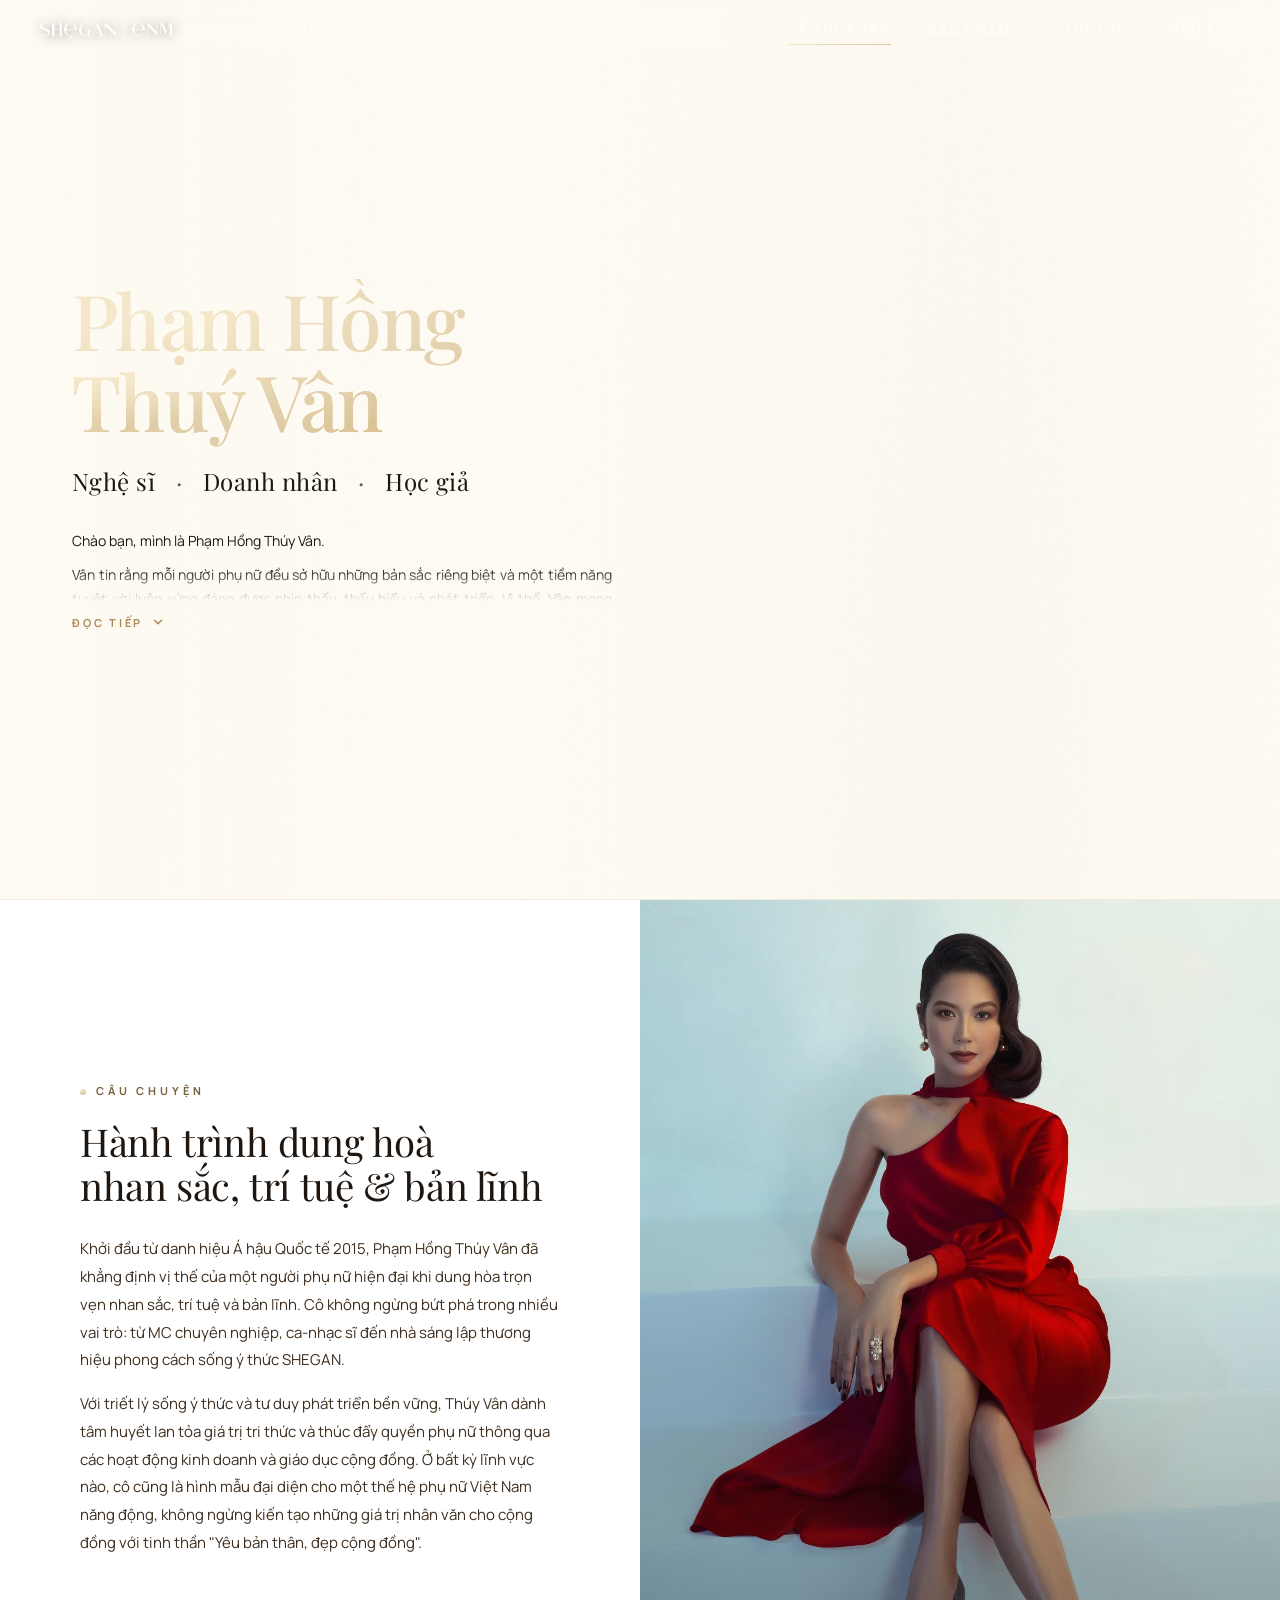
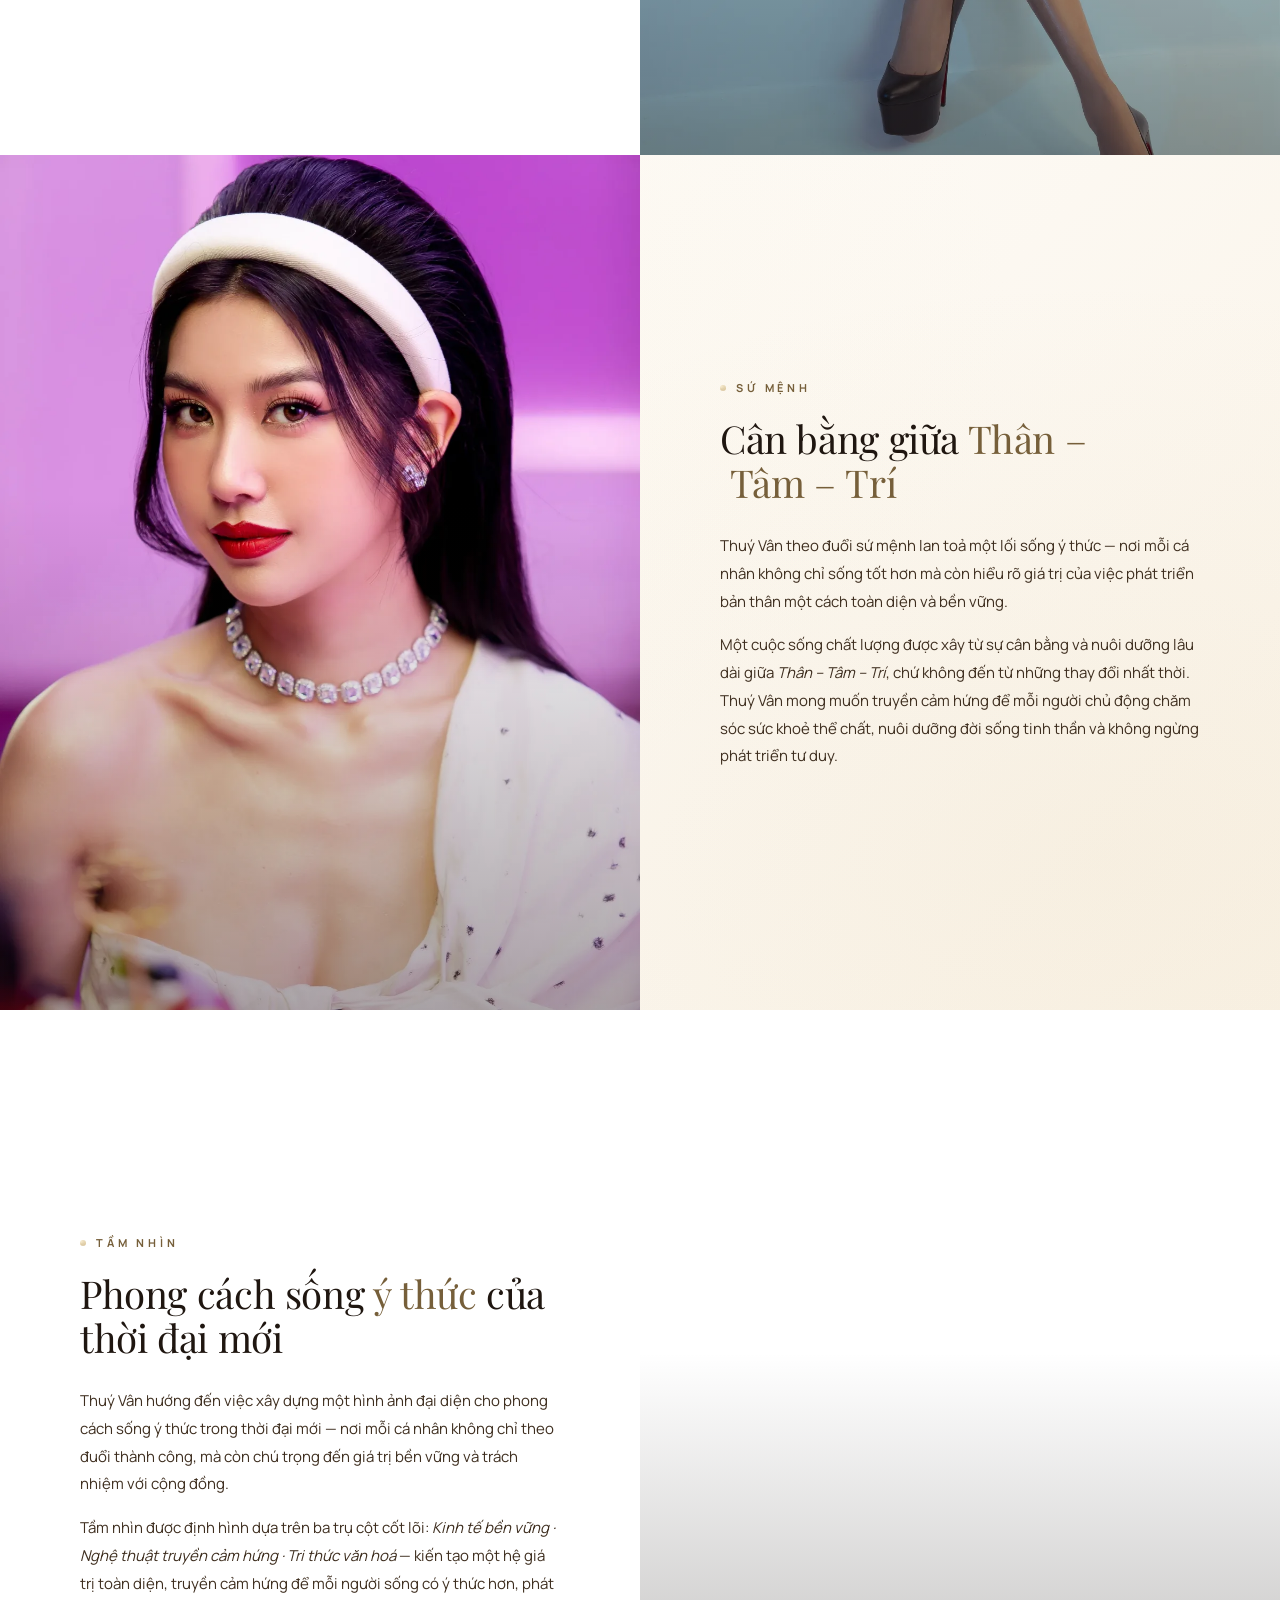
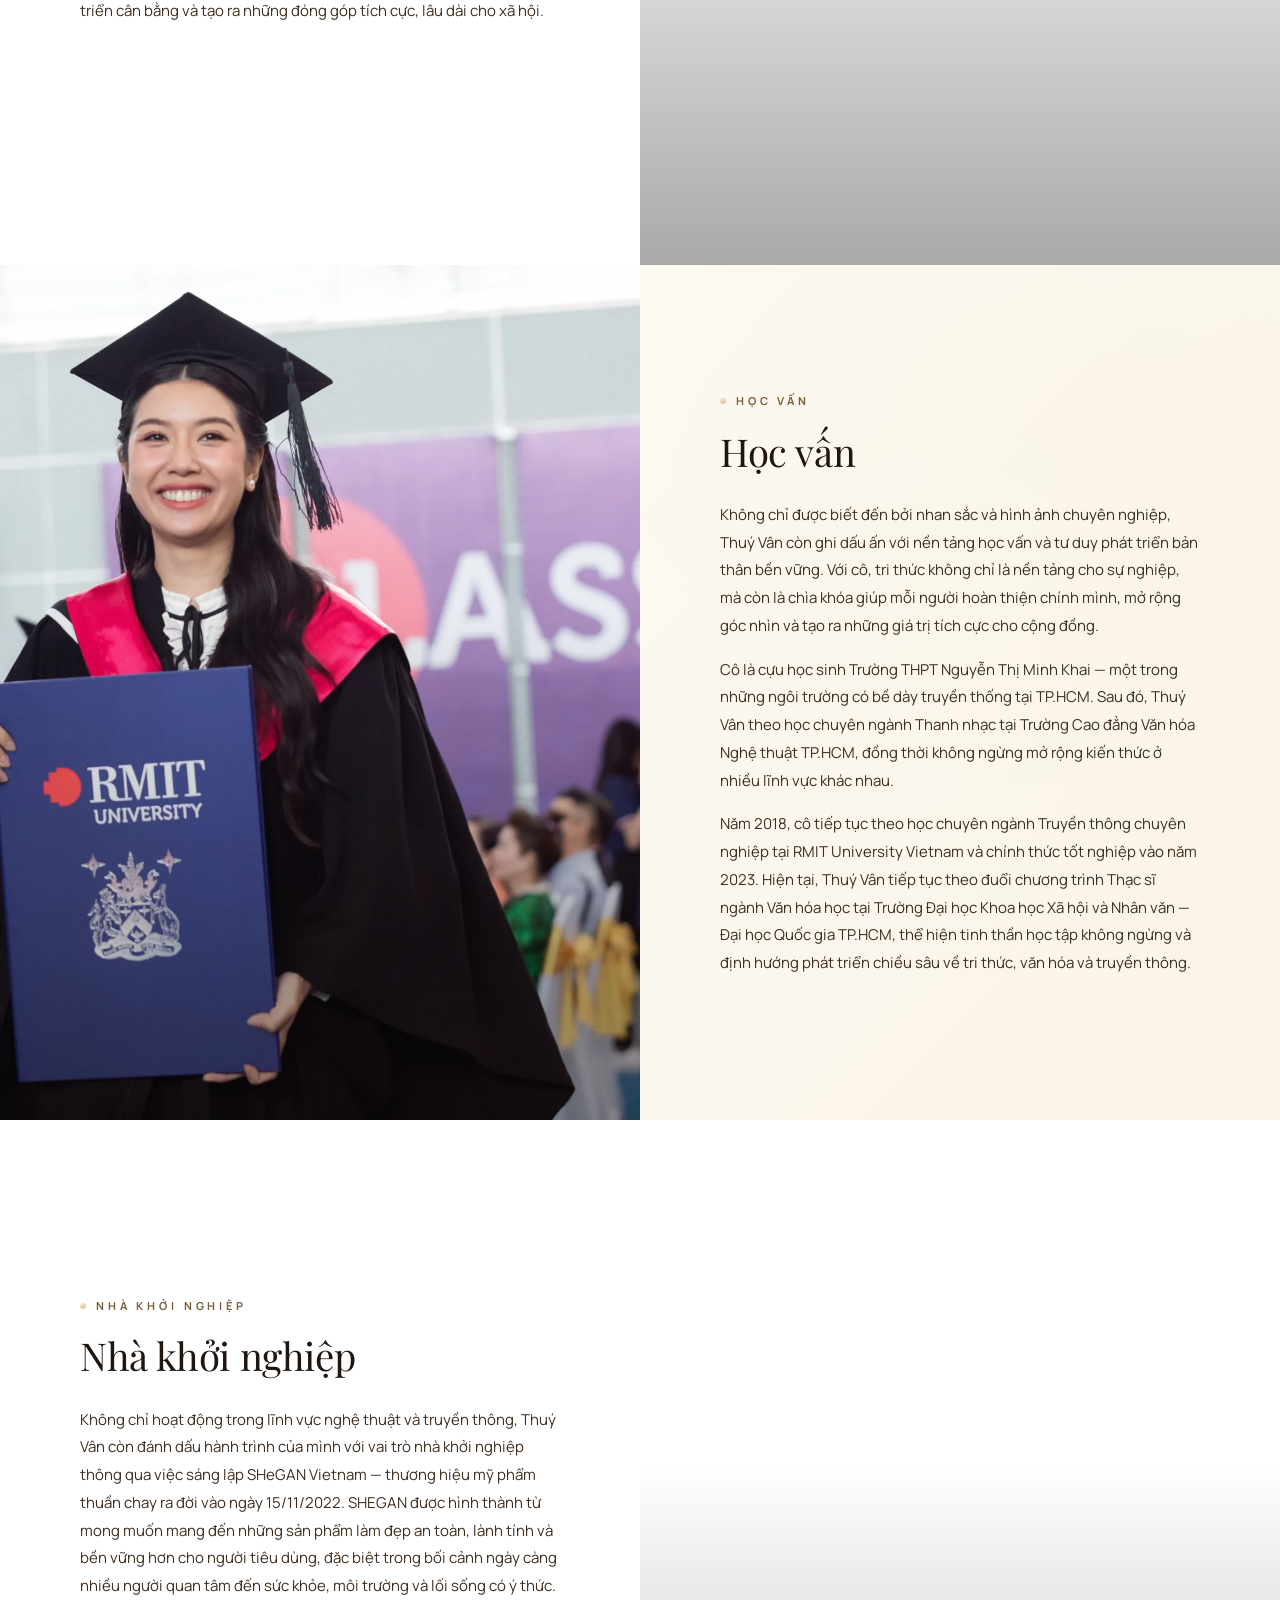
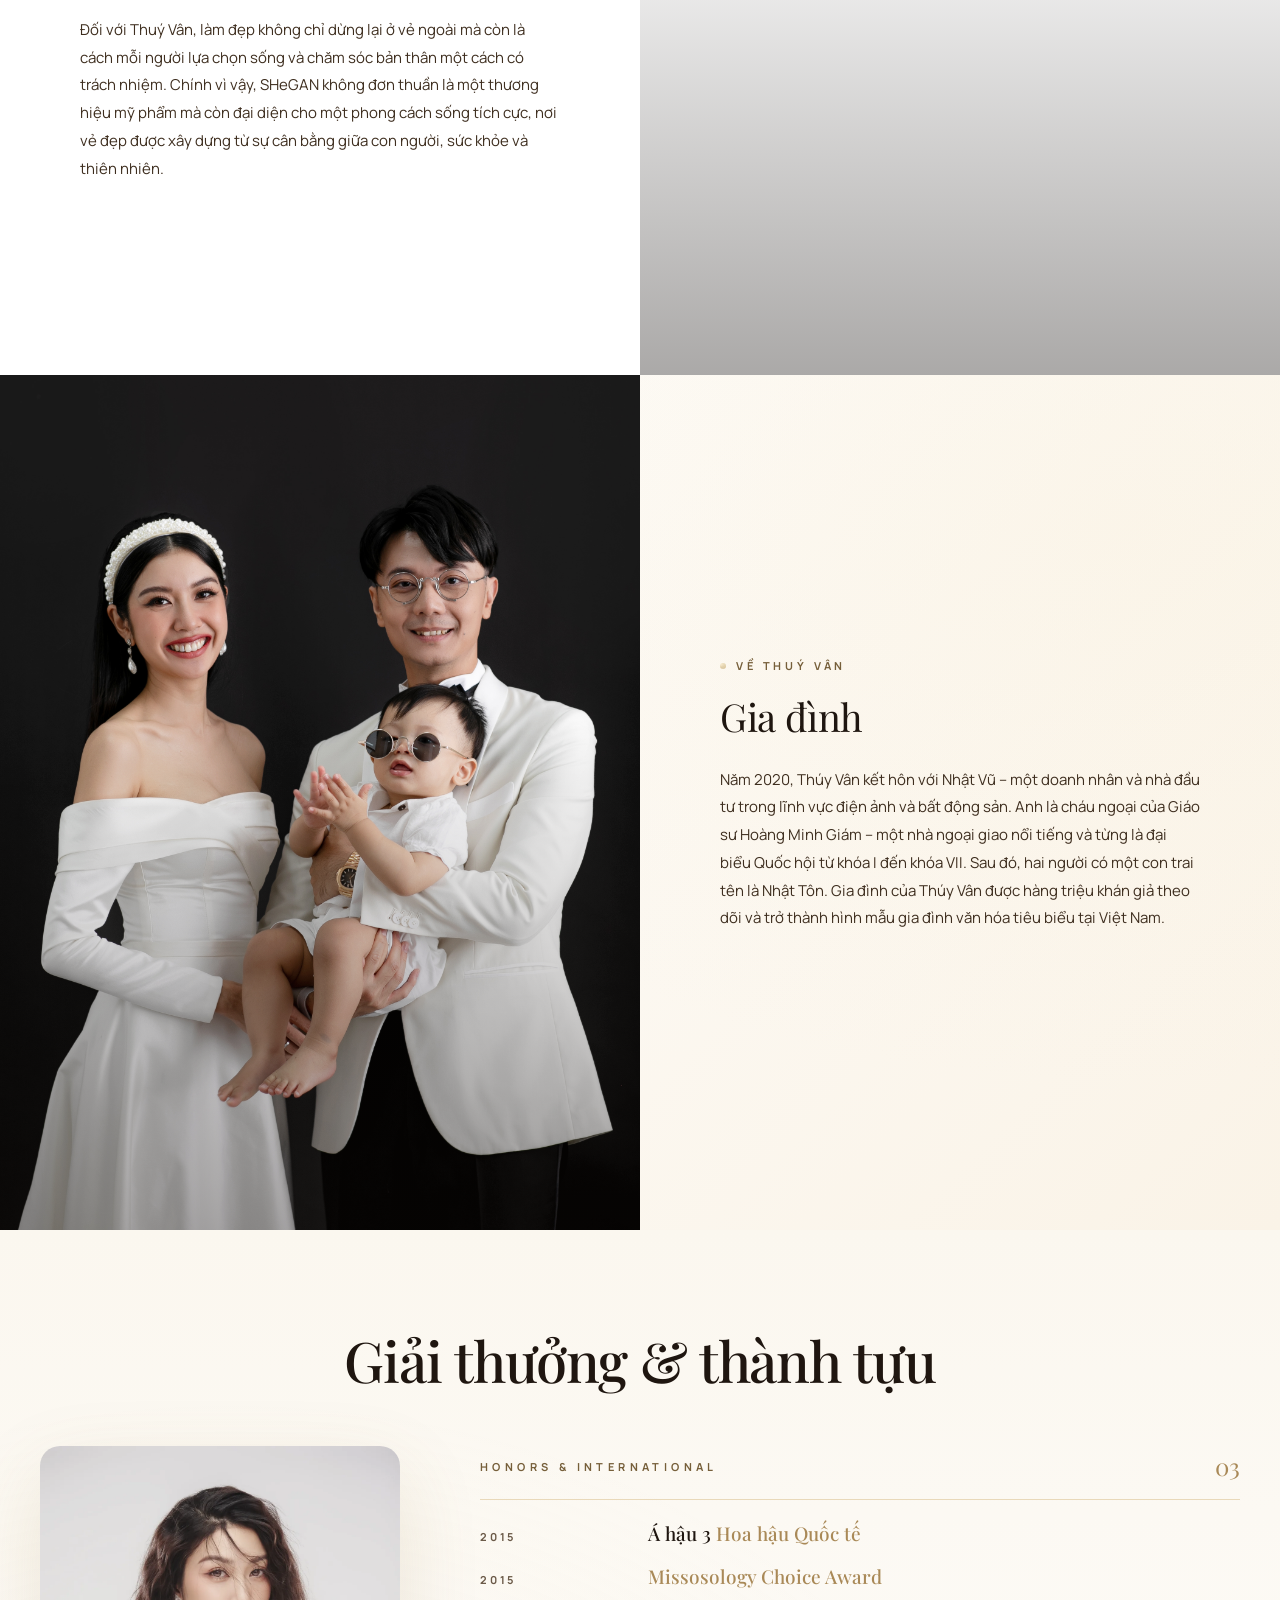
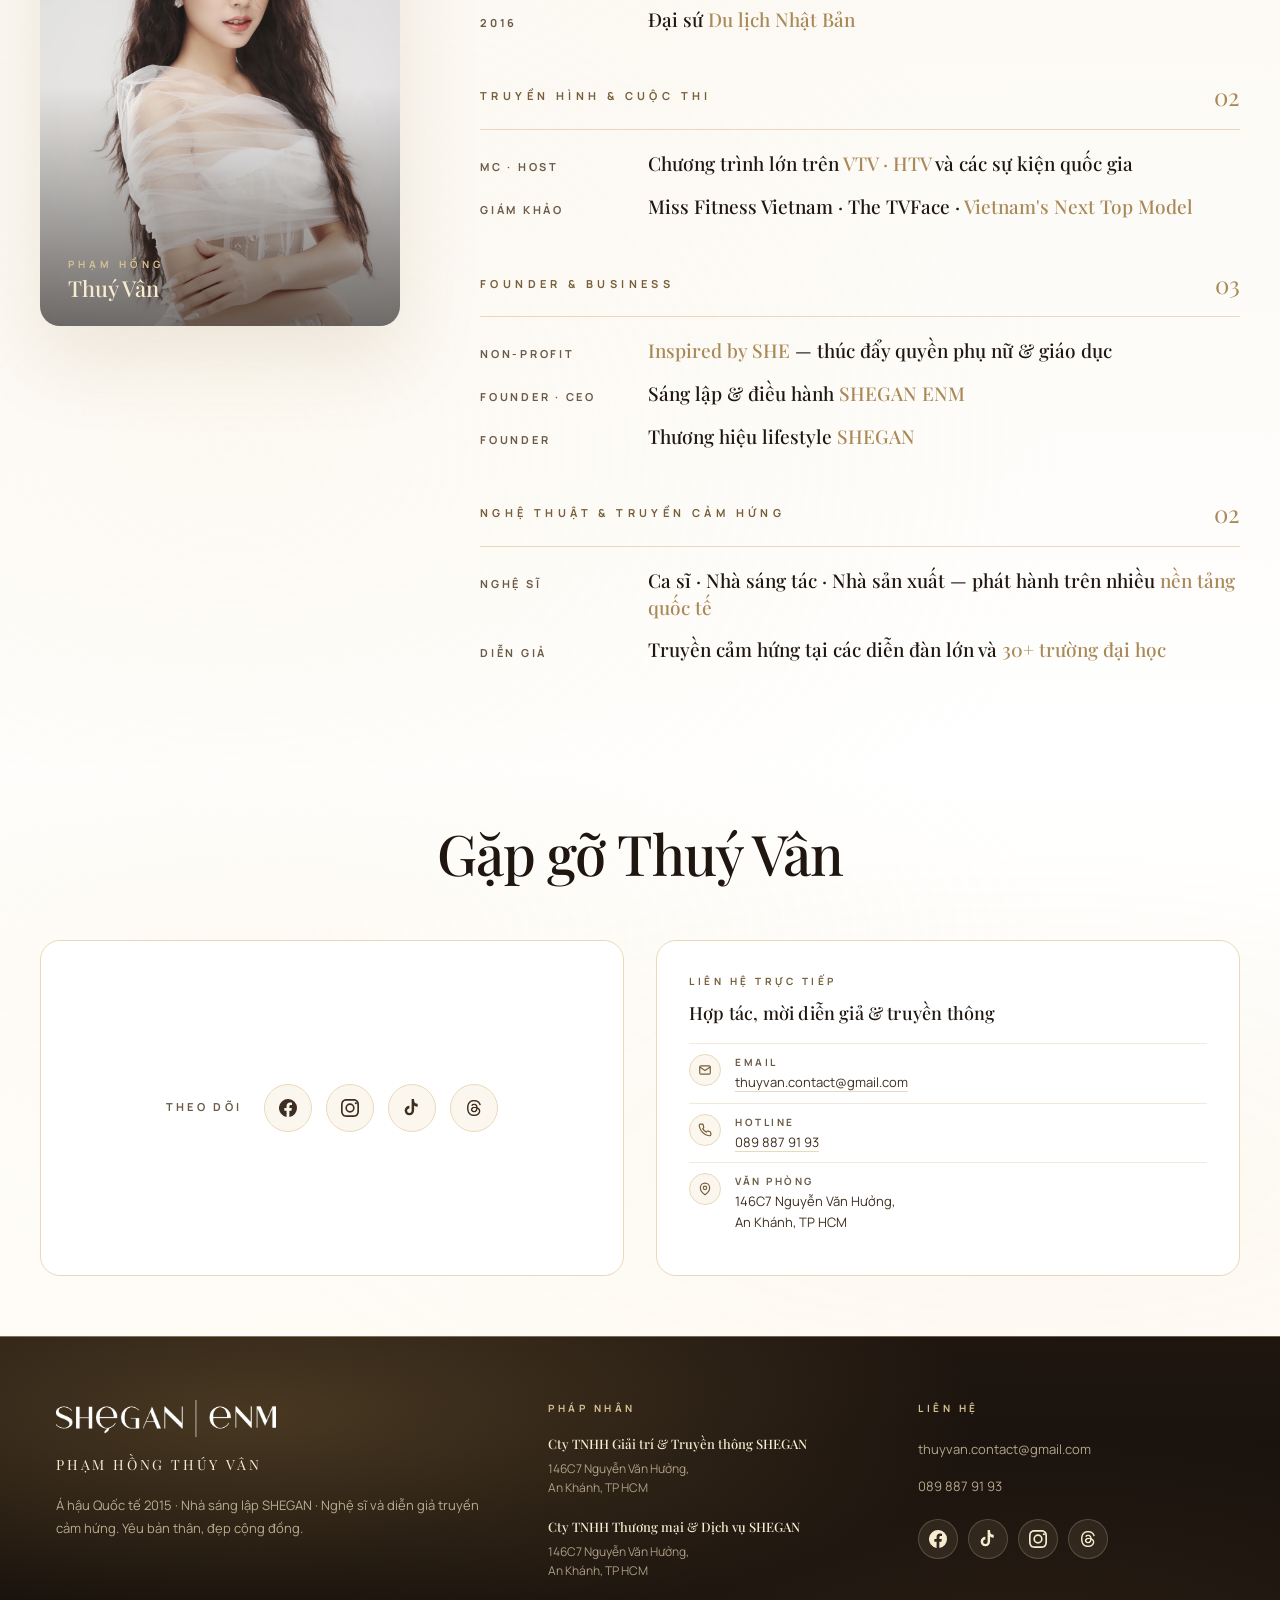
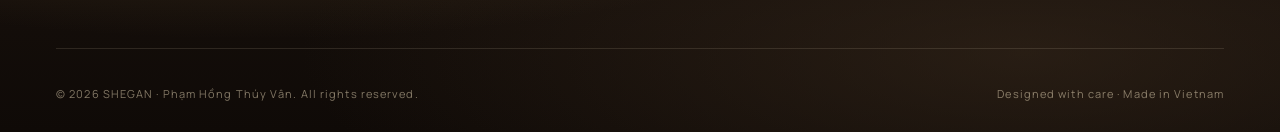
==== commit f6ba3b40: "Replace images for Phong cách sống, Nhà khởi nghiệp, Gia đình sections Co-Authored-By: Claude Sonnet" ====
--- a/about.html
+++ b/about.html
@@ -833,7 +833,7 @@
           Tầm nhìn được định hình dựa trên ba trụ cột cốt lõi: <em>Kinh tế bền vững · Nghệ thuật truyền cảm hứng · Tri thức văn hoá</em> — kiến tạo một hệ giá trị toàn diện, truyền cảm hứng để mỗi người sống có ý thức hơn, phát triển cân bằng và tạo ra những đóng góp tích cực, lâu dài cho xã hội.
         </p>
       </div>
-      <div class="ti-image v2 has-photo" style="background: url('assets/beauty/phong-cach-song.webp') center top / cover;">
+      <div class="ti-image v2 has-photo" style="background: url('assets/beauty/phong-cach-song-new.jpg') center top / cover;">
         <div class="ti-image-caption">"Kinh tế – Nghệ thuật – Tri thức"</div>
       </div>
     </div>
@@ -874,7 +874,7 @@
           Đối với Thuý Vân, làm đẹp không chỉ dừng lại ở vẻ ngoài mà còn là cách mỗi người lựa chọn sống và chăm sóc bản thân một cách có trách nhiệm. Chính vì vậy, SHeGAN không đơn thuần là một thương hiệu mỹ phẩm mà còn đại diện cho một phong cách sống tích cực, nơi vẻ đẹp được xây dựng từ sự cân bằng giữa con người, sức khỏe và thiên nhiên.
         </p>
       </div>
-      <div class="ti-image v2 has-photo" style="background: url('assets/beauty/nha-khoi-nghiep.webp') center top / cover;">
+      <div class="ti-image v2 has-photo" style="background: url('assets/beauty/nha-khoi-nghiep-new.jpg') center top / cover;">
         <div class="ti-image-caption">"Sáng lập SHEGAN — vẻ đẹp thuần chay"</div>
       </div>
     </div>
@@ -890,7 +890,7 @@
           Năm 2020, Thúy Vân kết hôn với Nhật Vũ – một doanh nhân và nhà đầu tư trong lĩnh vực điện ảnh và bất động sản. Anh là cháu ngoại của Giáo sư Hoàng Minh Giám – một nhà ngoại giao nổi tiếng và từng là đại biểu Quốc hội từ khóa I đến khóa VII. Sau đó, hai người có một con trai tên là Nhật Tôn. Gia đình của Thúy Vân được hàng triệu khán giả theo dõi và trở thành hình mẫu gia đình văn hóa tiêu biểu tại Việt Nam.
         </p>
       </div>
-      <div class="ti-image v2 has-photo" style="background: url('assets/beauty/gia-dinh.jpg') center center / cover;">
+      <div class="ti-image v2 has-photo" style="background: url('assets/beauty/gia-dinh-new.jpg') center center / cover;">
         <div class="ti-image-caption">"Gia đình hạnh phúc của Thúy Vân"</div>
       </div>
     </div>
